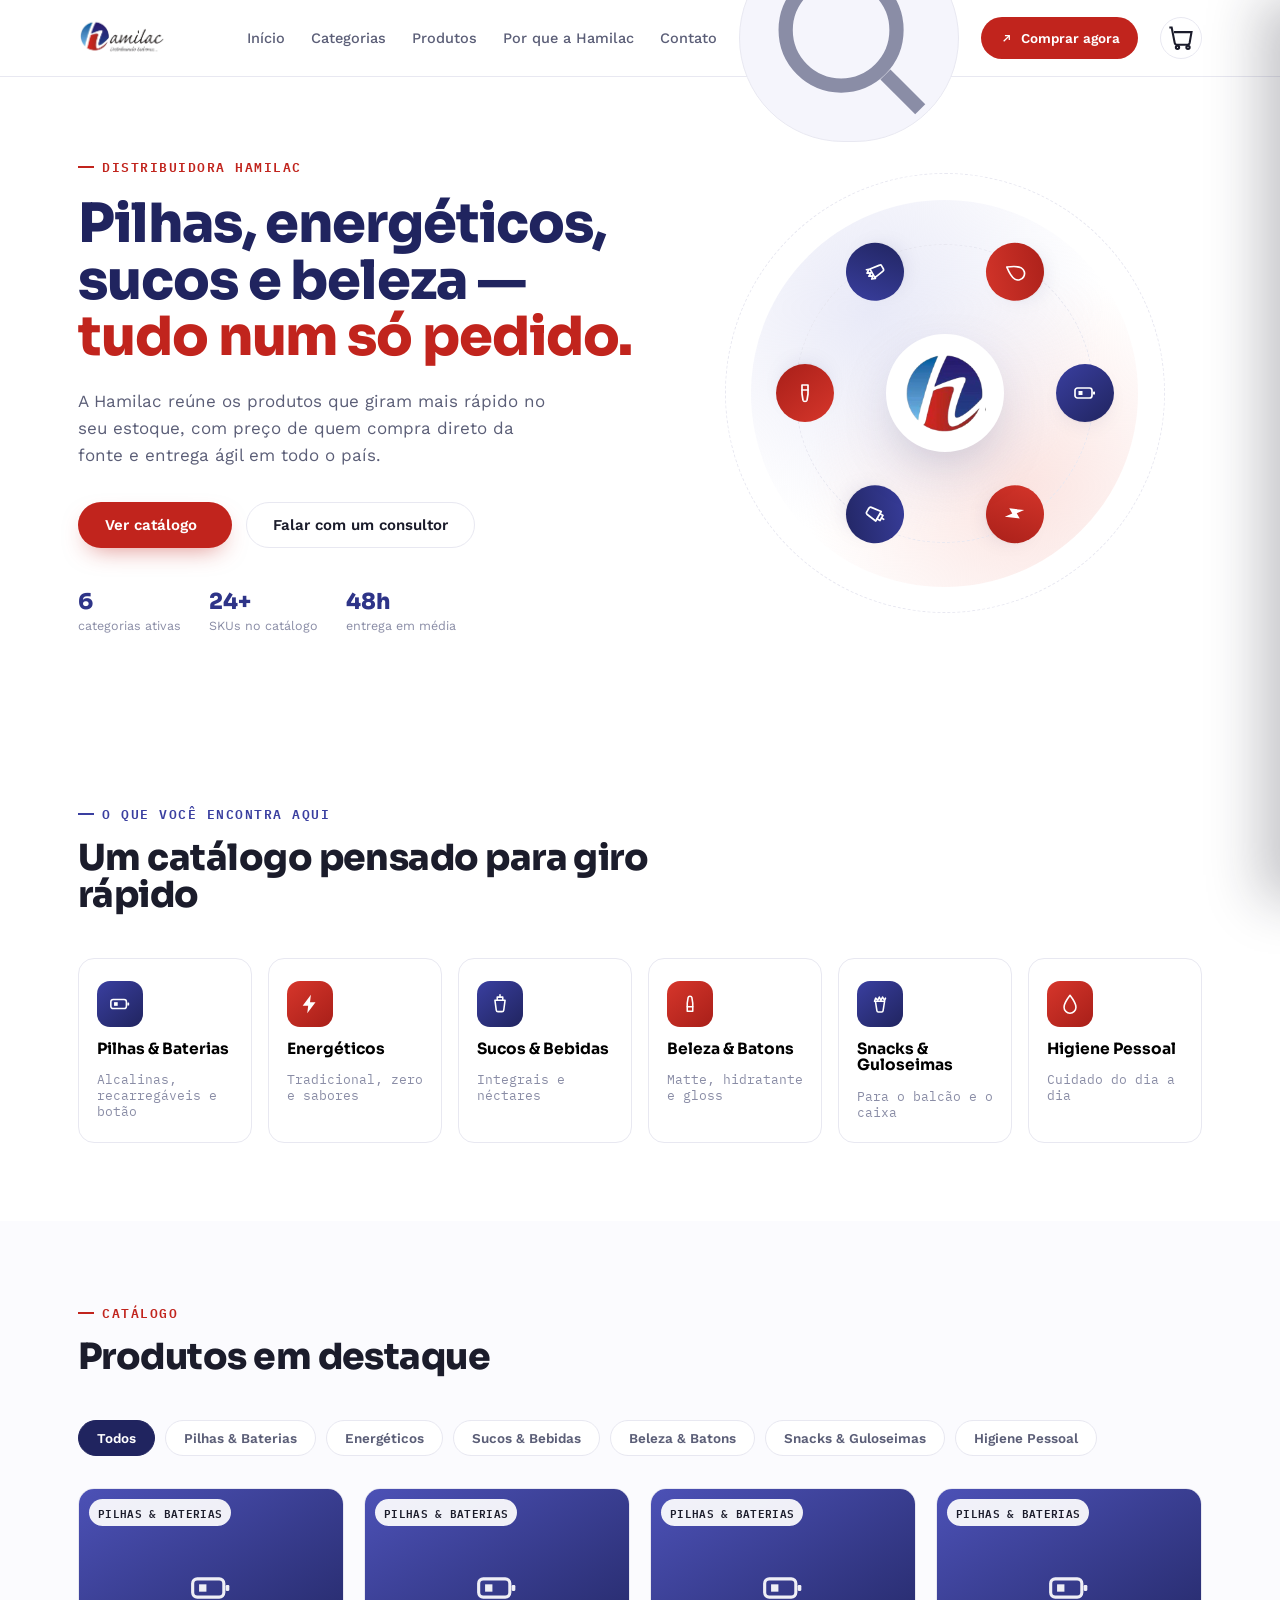
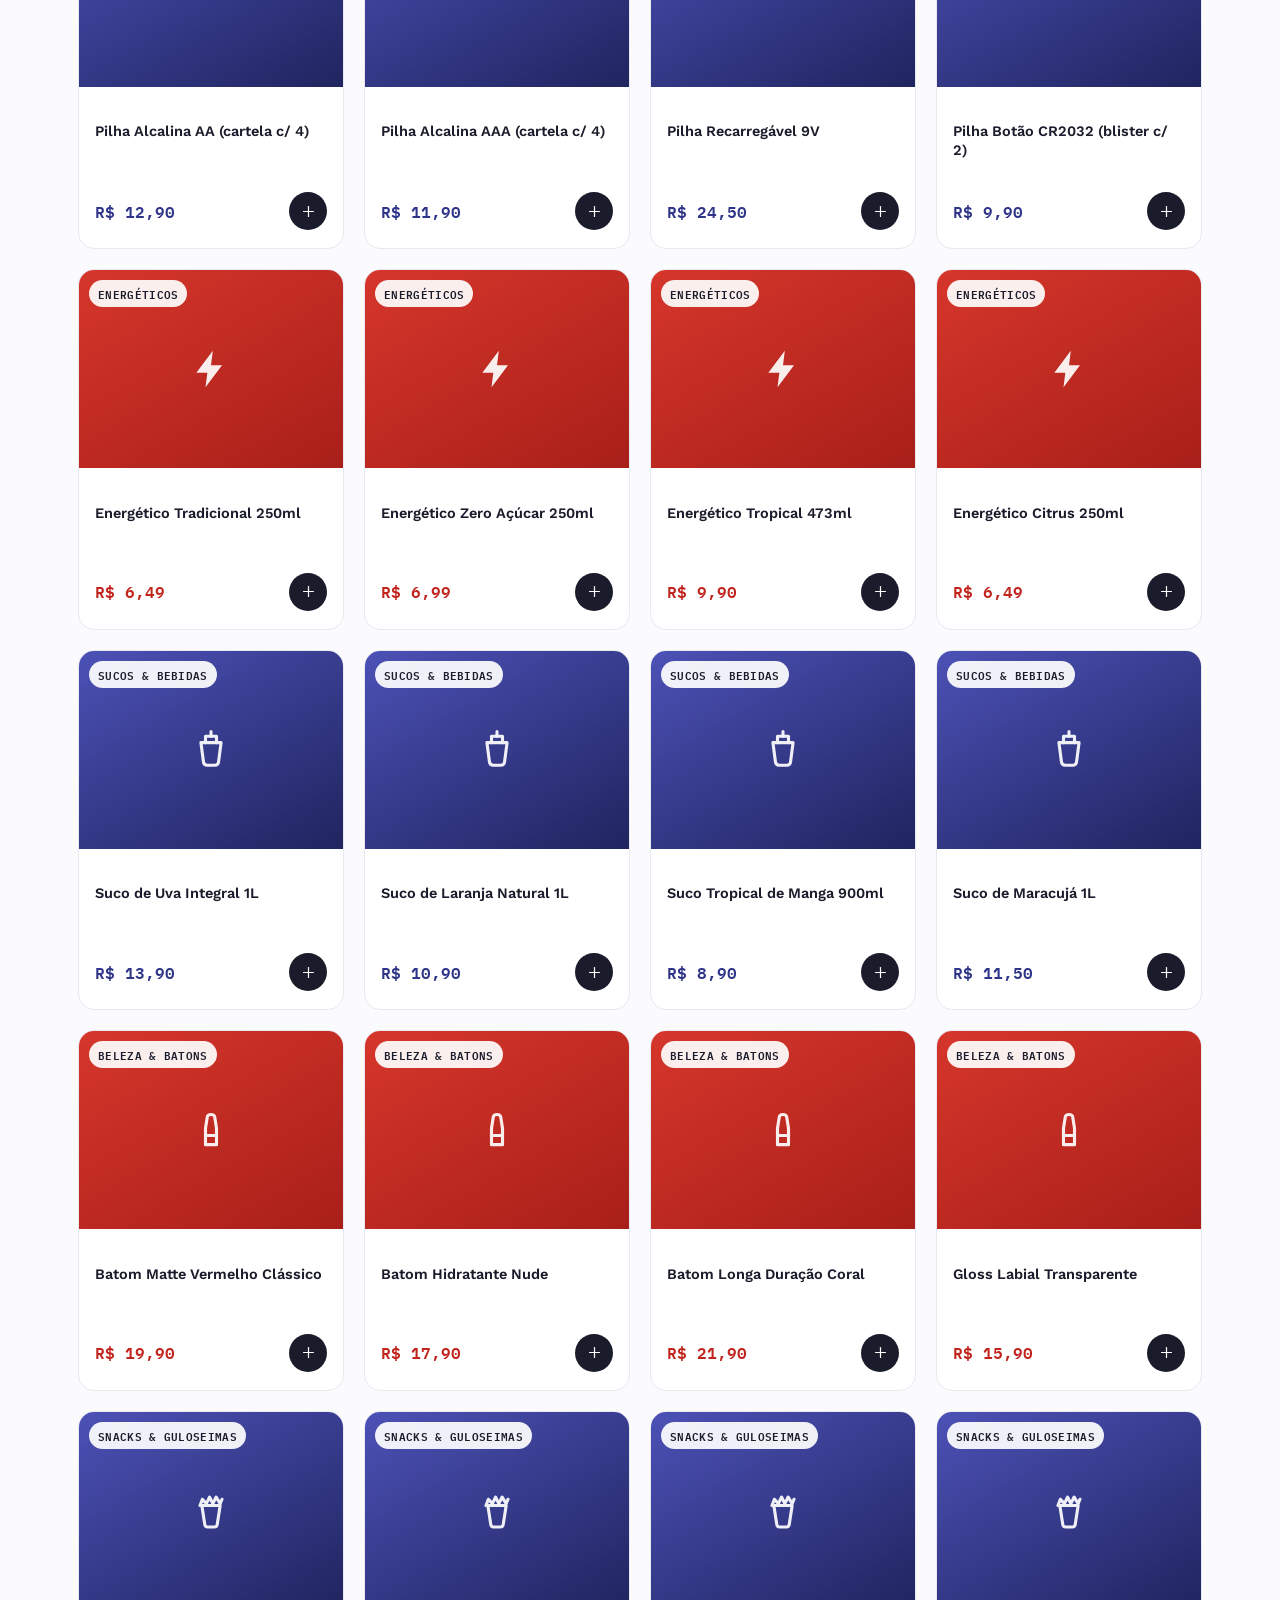
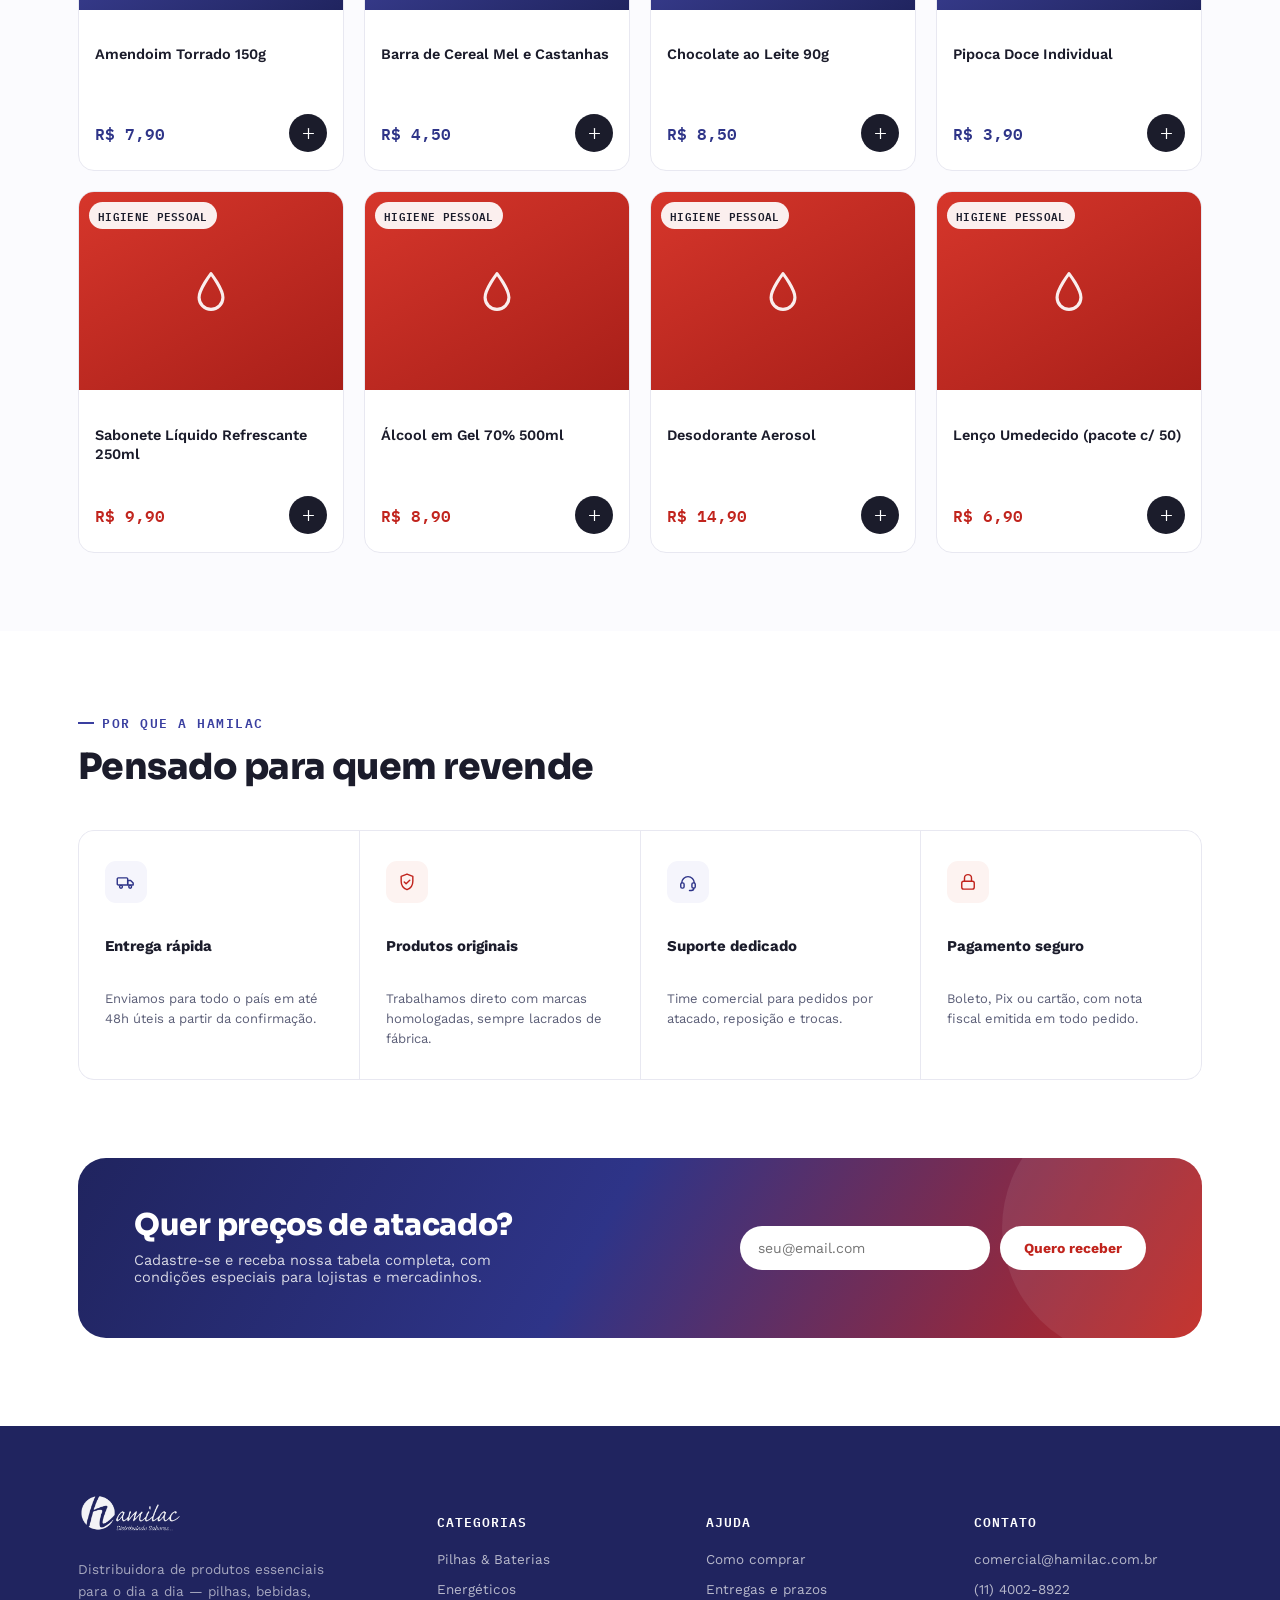
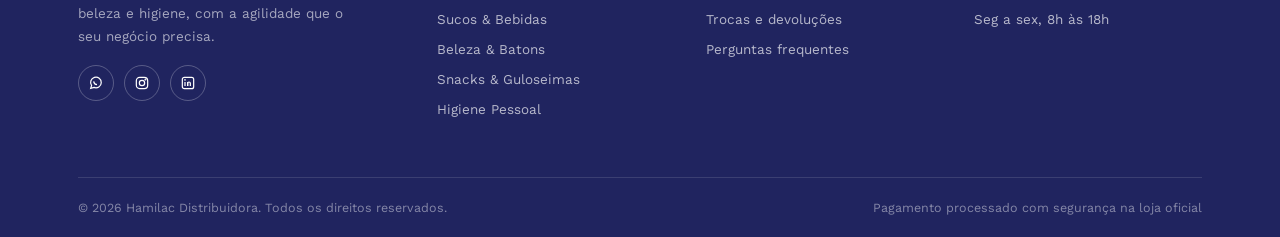
==== index.html @ cda61616 "primeiro" ====
<!DOCTYPE html>
<html lang="pt-BR">
<head>
<meta charset="UTF-8">
<meta name="viewport" content="width=device-width, initial-scale=1.0">
<title>Hamilac — Distribuindo Sabores</title>
<meta name="description" content="Hamilac — pilhas, energéticos, sucos, beleza e muito mais. Peça direto na loja oficial.">
<link rel="preconnect" href="https://fonts.googleapis.com">
<link rel="preconnect" href="https://fonts.gstatic.com" crossorigin>
<link href="https://fonts.googleapis.com/css2?family=Sora:wght@500;600;700;800&family=Work+Sans:wght@400;500;600&family=IBM+Plex+Mono:wght@500;600&display=swap" rel="stylesheet">
<link rel="stylesheet" href="styles.css">
</head>
<body>

<header class="site">
  <div class="wrap nav">
    <a href="#inicio" class="brand">
      <img src="assets/logo-full.png" alt="Hamilac — Distribuindo Sabores">
    </a>
    <nav class="nav-links" aria-label="Navegação principal">
      <a href="#inicio">Início</a>
      <a href="#categorias">Categorias</a>
      <a href="#produtos">Produtos</a>
      <a href="#vantagens">Por que a Hamilac</a>
      <a href="#contato">Contato</a>
    </nav>
    <label class="nav-search">
      <svg viewBox="0 0 24 24" fill="none" stroke="currentColor" stroke-width="1.8"><circle cx="11" cy="11" r="7"/><line x1="21" y1="21" x2="16.6" y2="16.6"/></svg>
      <input id="searchInput" type="text" placeholder="Buscar produto...">
    </label>
    <a href="#" target="_blank" rel="noopener" class="store-link js-store-link" title="Comprar na loja oficial">
      <svg viewBox="0 0 24 24" fill="none" stroke="currentColor" stroke-width="2"><path d="M7.5 16.5 16.5 7.5"/><path d="M9.5 7.5h7v7"/></svg>
      <span class="store-link-text">Comprar agora</span>
    </a>
    <button class="icon-btn" id="cartBtn" aria-label="Abrir carrinho">
      <svg viewBox="0 0 24 24" fill="none" stroke="currentColor" stroke-width="1.8"><circle cx="9" cy="20" r="1.4"/><circle cx="18" cy="20" r="1.4"/><path d="M2 3h2l2.6 13.2a2 2 0 0 0 2 1.6h8.8a2 2 0 0 0 2-1.6L21 7H6"/></svg>
      <span class="cart-badge" id="cartBadge">0</span>
    </button>
    <button class="icon-btn menu-toggle" id="menuBtn" aria-label="Abrir menu">
      <svg viewBox="0 0 24 24" fill="none" stroke="currentColor" stroke-width="1.8"><line x1="3" y1="6" x2="21" y2="6"/><line x1="3" y1="12" x2="21" y2="12"/><line x1="3" y1="18" x2="21" y2="18"/></svg>
    </button>
  </div>
</header>

<div class="mobile-panel" id="mobilePanel">
  <div class="top">
    <span style="font-family:'Sora';font-weight:800;font-size:19px;">Menu</span>
    <button class="icon-btn" id="mobileClose" aria-label="Fechar menu">
      <svg viewBox="0 0 24 24" fill="none" stroke="currentColor" stroke-width="1.8"><line x1="5" y1="5" x2="19" y2="19"/><line x1="19" y1="5" x2="5" y2="19"/></svg>
    </button>
  </div>
  <a href="#inicio">Início</a>
  <a href="#categorias">Categorias</a>
  <a href="#produtos">Produtos</a>
  <a href="#vantagens">Por que a Hamilac</a>
  <a href="#contato">Contato</a>
  <a href="#" target="_blank" rel="noopener" class="js-store-link btn btn--primary" style="margin-top:20px;">Comprar na loja oficial</a>
</div>

<main>
  <section class="hero" id="inicio">
    <div class="wrap">
      <div>
        <span class="eyebrow eyebrow--red">DISTRIBUIDORA HAMILAC</span>
        <h1>Pilhas, energéticos, sucos e beleza — <em>tudo num só pedido.</em></h1>
        <p class="lede">A Hamilac reúne os produtos que giram mais rápido no seu estoque, com preço de quem compra direto da fonte e entrega ágil em todo o país.</p>
        <div class="hero-ctas">
          <a href="#produtos" class="btn btn--primary">
            Ver catálogo
            <svg viewBox="0 0 24 24" fill="none" stroke="currentColor" stroke-width="2"><line x1="5" y1="12" x2="19" y2="12"/><path d="M13 6l6 6-6 6"/></svg>
          </a>
          <a href="#contato" class="btn btn--ghost">Falar com um consultor</a>
        </div>
        <div class="hero-stats">
          <div class="hero-stat"><b>6</b><span>categorias ativas</span></div>
          <div class="hero-stat"><b>24+</b><span>SKUs no catálogo</span></div>
          <div class="hero-stat"><b>48h</b><span>entrega em média</span></div>
        </div>
      </div>
      <div class="orbit-wrap" aria-hidden="true">
        <div class="orbit-bg"></div>
        <div class="orbit-ring"></div>
        <div class="orbit-ring orbit-ring--in"></div>
        <div id="orbitItems"></div>
        <div class="orbit-center"><img src="assets/logo-icon.png" alt=""></div>
      </div>
    </div>
  </section>

  <section class="section" id="categorias">
    <div class="wrap">
      <div class="section-head">
        <span class="eyebrow eyebrow--blue">O QUE VOCÊ ENCONTRA AQUI</span>
        <h2>Um catálogo pensado para giro rápido</h2>
      </div>
      <div class="cat-grid" id="catGrid"></div>
    </div>
  </section>

  <section class="section section--tint" id="produtos">
    <div class="wrap">
      <div class="section-head">
        <span class="eyebrow eyebrow--red">CATÁLOGO</span>
        <h2>Produtos em destaque</h2>
      </div>
      <div class="filters" id="filters"></div>
      <div class="prod-grid" id="prodGrid"></div>
    </div>
  </section>

  <section class="section" id="vantagens">
    <div class="wrap">
      <div class="section-head">
        <span class="eyebrow eyebrow--blue">POR QUE A HAMILAC</span>
        <h2>Pensado para quem revende</h2>
      </div>
      <div class="value-grid" id="valueGrid"></div>
    </div>
  </section>

  <section class="section" style="padding-top:0;">
    <div class="wrap">
      <div class="news">
        <div>
          <h2>Quer preços de atacado?</h2>
          <p>Cadastre-se e receba nossa tabela completa, com condições especiais para lojistas e mercadinhos.</p>
        </div>
        <form class="news-form" id="newsForm">
          <input type="email" required placeholder="seu@email.com" id="newsEmail">
          <button type="submit">Quero receber</button>
          <span class="news-msg" id="newsMsg">Recebido! Nosso time comercial vai entrar em contato.</span>
        </form>
      </div>
    </div>
  </section>
</main>

<footer class="site" id="contato">
  <div class="wrap">
    <div class="foot-grid">
      <div>
        <div class="foot-brand">
          <img src="assets/logo-full.png" alt="Hamilac — Distribuindo Sabores">
        </div>
        <p>Distribuidora de produtos essenciais para o dia a dia — pilhas, bebidas, beleza e higiene, com a agilidade que o seu negócio precisa.</p>
        <div class="foot-social">
          <a href="#" aria-label="WhatsApp"><svg viewBox="0 0 24 24" fill="none" stroke="currentColor" stroke-width="1.8"><path d="M4 20l1.4-4.2A8 8 0 1 1 9 18.6L4 20Z"/><path d="M8.5 9.5c.3 2.6 2.4 4.7 5 5"/></svg></a>
          <a href="#" aria-label="Instagram"><svg viewBox="0 0 24 24" fill="none" stroke="currentColor" stroke-width="1.8"><rect x="3.5" y="3.5" width="17" height="17" rx="5"/><circle cx="12" cy="12" r="4"/><circle cx="17.2" cy="6.8" r=".6" fill="currentColor"/></svg></a>
          <a href="#" aria-label="LinkedIn"><svg viewBox="0 0 24 24" fill="none" stroke="currentColor" stroke-width="1.8"><rect x="3.5" y="3.5" width="17" height="17" rx="3"/><line x1="7.5" y1="10.5" x2="7.5" y2="16.5"/><circle cx="7.5" cy="7.3" r=".4" fill="currentColor"/><path d="M11.5 16.5v-4a2 2 0 0 1 4 0v4"/><line x1="11.5" y1="10.5" x2="11.5" y2="16.5"/></svg></a>
        </div>
      </div>
      <div class="foot-col">
        <h5>Categorias</h5>
        <ul id="footCats"></ul>
      </div>
      <div class="foot-col">
        <h5>Ajuda</h5>
        <ul>
          <li><a href="#">Como comprar</a></li>
          <li><a href="#">Entregas e prazos</a></li>
          <li><a href="#">Trocas e devoluções</a></li>
          <li><a href="#">Perguntas frequentes</a></li>
        </ul>
      </div>
      <div class="foot-col">
        <h5>Contato</h5>
        <ul>
          <li><a href="#">comercial@hamilac.com.br</a></li>
          <li><a href="#">(11) 4002-8922</a></li>
          <li><a href="#">Seg a sex, 8h às 18h</a></li>
        </ul>
      </div>
    </div>
    <div class="foot-bottom">
      <span>© 2026 Hamilac Distribuidora. Todos os direitos reservados.</span>
      <span>Pagamento processado com segurança na loja oficial</span>
    </div>
  </div>
</footer>

<div class="overlay" id="overlay"></div>
<aside class="drawer" id="drawer" aria-label="Carrinho de compras">
  <div class="drawer-head">
    <h3>Seu carrinho</h3>
    <button class="drawer-close" id="drawerClose" aria-label="Fechar carrinho">
      <svg viewBox="0 0 24 24" fill="none" stroke="currentColor" stroke-width="1.8"><line x1="5" y1="5" x2="19" y2="19"/><line x1="19" y1="5" x2="5" y2="19"/></svg>
    </button>
  </div>
  <div class="drawer-body" id="drawerBody"></div>
  <div class="drawer-foot" id="drawerFoot"></div>
</aside>

<script src="script.js" defer></script>
</body>
</html>
---- styles.css ----
:root{
    --blue-900:#20245F;
    --blue-700:#2E3488;
    --blue-600:#3A3FA0;
    --blue-500:#4C51B6;
    --blue-100:#E8E9F7;
    --blue-050:#F5F5FC;
    --red-700:#A81F19;
    --red-600:#C1241D;
    --red-500:#D6362B;
    --red-100:#FBE4E1;
    --red-050:#FDF3F1;
    --ink:#1B1C2B;
    --ink-soft:#5B5E77;
    --ink-faint:#8A8DA6;
    --paper:#FFFFFF;
    --paper-soft:#FBFBFE;
    --line:#E8E8F1;
    --radius-s:10px;
    --radius-m:16px;
    --radius-l:28px;
    --shadow-card:0 1px 2px rgba(27,28,43,.04), 0 8px 24px -12px rgba(32,36,95,.18);
    --shadow-pop:0 20px 60px -20px rgba(32,36,95,.35);
    --ease:cubic-bezier(.2,.7,.2,1);
  }

  *{box-sizing:border-box;}
  html{scroll-behavior:smooth;}
  body{
    margin:0;
    font-family:'Work Sans',system-ui,sans-serif;
    color:var(--ink);
    background:var(--paper);
    -webkit-font-smoothing:antialiased;
  }
  img{max-width:100%;display:block;}
  a{color:inherit;text-decoration:none;}
  button{font-family:inherit;cursor:pointer;}
  ul{margin:0;padding:0;list-style:none;}
  h1,h2,h3{font-family:'Sora',system-ui,sans-serif;margin:0;line-height:1.05;}
  p{margin:0;}
  .mono{font-family:'IBM Plex Mono',monospace;}

  :focus-visible{outline:2.5px solid var(--blue-600);outline-offset:3px;}

  .wrap{max-width:1180px;margin:0 auto;padding:0 28px;}
  .eyebrow{
    font-family:'IBM Plex Mono',monospace;
    font-size:12.5px;
    font-weight:600;
    letter-spacing:.12em;
    text-transform:uppercase;
    display:inline-flex;
    align-items:center;
    gap:8px;
  }
  .eyebrow::before{content:"";width:16px;height:2px;background:currentColor;display:inline-block;}
  .eyebrow--blue{color:var(--blue-600);}
  .eyebrow--red{color:var(--red-600);}

  .btn{
    display:inline-flex;align-items:center;justify-content:center;gap:8px;
    border-radius:999px;border:1.5px solid transparent;
    padding:13px 26px;font-weight:600;font-size:15px;
    transition:transform .18s var(--ease), box-shadow .18s var(--ease), background .18s var(--ease), border-color .18s var(--ease);
    white-space:nowrap;
  }
  .btn:active{transform:scale(.97);}
  .btn--primary{background:var(--red-600);color:#fff;box-shadow:0 10px 24px -10px rgba(193,36,29,.55);}
  .btn--primary:hover{background:var(--red-700);box-shadow:0 14px 28px -10px rgba(193,36,29,.6);}
  .btn--ghost{border-color:var(--line);color:var(--ink);background:var(--paper);}
  .btn--ghost:hover{border-color:var(--blue-500);color:var(--blue-700);}
  .btn--block{width:100%;}
  .btn--sm{padding:9px 16px;font-size:13.5px;}

  /* ---------- HEADER ---------- */
  header.site{
    position:sticky;top:0;z-index:60;
    background:rgba(255,255,255,.86);
    backdrop-filter:saturate(180%) blur(14px);
    border-bottom:1px solid var(--line);
  }
  .nav{display:flex;align-items:center;gap:22px;height:76px;}
  .brand{display:flex;align-items:center;margin-right:auto;}
  .brand img{height:42px;width:auto;display:block;}
  .store-link{
    display:inline-flex;align-items:center;gap:7px;
    background:var(--red-600);color:#fff;border-radius:999px;
    padding:0 18px;height:42px;font-size:13.5px;font-weight:600;white-space:nowrap;
    transition:background .15s, transform .15s;
  }
  .store-link:hover{background:var(--red-700);transform:translateY(-1px);}
  .store-link svg{width:15px;height:15px;flex:none;}
  .nav-links{display:flex;align-items:center;gap:26px;}
  .nav-links a{font-size:14.5px;font-weight:500;color:var(--ink-soft);transition:color .15s;}
  .nav-links a:hover{color:var(--red-600);}
  .nav-search{
    display:flex;align-items:center;gap:8px;
    background:var(--blue-050);border:1px solid var(--line);
    border-radius:999px;padding:8px 14px;width:220px;
  }
  .nav-search input{
    border:none;background:transparent;outline:none;font-size:13.5px;width:100%;
    font-family:'Work Sans';color:var(--ink);
  }
  .nav-search input::placeholder{color:var(--ink-faint);}
  .nav-search svg{flex:none;color:var(--ink-faint);}
  .icon-btn{
    position:relative;width:42px;height:42px;border-radius:50%;
    display:flex;align-items:center;justify-content:center;
    background:transparent;border:1.5px solid var(--line);color:var(--ink);
    transition:border-color .15s, color .15s;
  }
  .icon-btn:hover{border-color:var(--red-500);color:var(--red-600);}
  .cart-badge{
    position:absolute;top:-5px;right:-5px;min-width:19px;height:19px;padding:0 4px;
    background:var(--red-600);color:#fff;border-radius:999px;
    font-family:'IBM Plex Mono';font-size:11px;font-weight:600;
    display:flex;align-items:center;justify-content:center;
    transform:scale(0);transition:transform .25s var(--ease);
  }
  .cart-badge.show{transform:scale(1);}
  .menu-toggle{display:none;}

  /* ---------- HERO ---------- */
  .hero{padding:76px 0 88px;overflow:hidden;position:relative;}
  .hero .wrap{display:grid;grid-template-columns:1.05fr .95fr;gap:40px;align-items:center;}
  .hero h1{font-size:clamp(34px,4.4vw,54px);font-weight:800;letter-spacing:-.02em;margin:18px 0 22px;color:var(--blue-900);}
  .hero h1 em{font-style:normal;color:var(--red-600);}
  .hero p.lede{font-size:17px;line-height:1.6;color:var(--ink-soft);max-width:480px;margin-bottom:32px;}
  .hero-ctas{display:flex;gap:14px;flex-wrap:wrap;margin-bottom:40px;}
  .hero-stats{display:flex;gap:28px;flex-wrap:wrap;}
  .hero-stat b{display:block;font-family:'Sora';font-size:22px;font-weight:800;color:var(--blue-800,var(--blue-700));}
  .hero-stat span{font-size:12.5px;color:var(--ink-faint);}

  /* orbit visual */
  .orbit-wrap{position:relative;width:100%;aspect-ratio:1/1;max-width:440px;margin:0 auto;}
  .orbit-bg{
    position:absolute;inset:6%;border-radius:50%;
    background:radial-gradient(circle at 32% 28%, var(--blue-100), transparent 60%),
               radial-gradient(circle at 70% 74%, var(--red-100), transparent 55%);
  }
  .orbit-ring{position:absolute;inset:0;border-radius:50%;border:1.5px dashed var(--line);}
  .orbit-ring--in{inset:16%;}
  .orbit-center{
    position:absolute;top:50%;left:50%;width:118px;height:118px;
    transform:translate(-50%,-50%);
    background:#fff;border-radius:50%;
    display:flex;align-items:center;justify-content:center;
    box-shadow:var(--shadow-pop);
  }
  .orbit-center img{width:82px;height:82px;object-fit:contain;}
  .orbit-item{
    position:absolute;top:50%;left:50%;width:0;height:0;
    animation:orbit-move 36s linear infinite;
  }
  .orbit-item .chip{
    position:absolute;top:0;left:0;transform:translate(-50%,-50%);
    width:58px;height:58px;border-radius:50%;
    display:flex;align-items:center;justify-content:center;
    box-shadow:var(--shadow-card);
  }
  .orbit-item .chip svg{width:24px;height:24px;}
  @keyframes orbit-move{
    from{transform:rotate(0deg) translate(140px) rotate(0deg);}
    to{transform:rotate(360deg) translate(140px) rotate(-360deg);}
  }

  /* ---------- SECTION HEADS ---------- */
  .section{padding:78px 0;}
  .section-head{max-width:600px;margin-bottom:44px;}
  .section-head h2{font-size:clamp(26px,3vw,36px);font-weight:800;letter-spacing:-.015em;margin-top:14px;color:var(--ink);}
  .section--tint{background:var(--paper-soft);}

  /* ---------- CATEGORIES ---------- */
  .cat-grid{display:grid;grid-template-columns:repeat(6,1fr);gap:16px;}
  .cat-card{
    border-radius:var(--radius-m);padding:22px 18px;
    display:flex;flex-direction:column;gap:14px;
    border:1px solid var(--line);background:#fff;
    transition:transform .2s var(--ease), box-shadow .2s var(--ease), border-color .2s;
    text-align:left;
  }
  .cat-card:hover{transform:translateY(-4px);box-shadow:var(--shadow-card);border-color:transparent;}
  .cat-card .ic{
    width:46px;height:46px;border-radius:13px;
    display:flex;align-items:center;justify-content:center;color:#fff;
  }
  .cat-card .ic svg{width:22px;height:22px;}
  .cat-card--blue .ic{background:linear-gradient(140deg,var(--blue-600),var(--blue-900));}
  .cat-card--red .ic{background:linear-gradient(140deg,var(--red-500),var(--red-700));}
  .cat-card h3{font-size:15.5px;font-weight:700;}
  .cat-card p{font-size:12.5px;color:var(--ink-faint);font-family:'IBM Plex Mono';}

  /* ---------- PRODUCTS ---------- */
  .filters{display:flex;gap:10px;flex-wrap:wrap;margin-bottom:32px;}
  .filter-btn{
    padding:9px 18px;border-radius:999px;border:1.5px solid var(--line);
    background:#fff;font-size:13.5px;font-weight:600;color:var(--ink-soft);
    transition:all .15s;
  }
  .filter-btn:hover{border-color:var(--blue-500);color:var(--blue-700);}
  .filter-btn.active{background:var(--blue-900);border-color:var(--blue-900);color:#fff;}

  .prod-grid{display:grid;grid-template-columns:repeat(4,1fr);gap:20px;}
  .prod-card{
    border:1px solid var(--line);border-radius:var(--radius-m);overflow:hidden;background:#fff;
    display:flex;flex-direction:column;
    transition:transform .2s var(--ease), box-shadow .2s var(--ease);
  }
  .prod-card:hover{transform:translateY(-3px);box-shadow:var(--shadow-card);}
  .prod-tile{
    aspect-ratio:4/3;position:relative;display:flex;align-items:center;justify-content:center;color:#fff;
  }
  .prod-tile svg{width:44px;height:44px;opacity:.92;}
  .prod-tile .tag{
    position:absolute;top:10px;left:10px;background:rgba(255,255,255,.92);color:var(--ink);
    font-family:'IBM Plex Mono';font-size:10.5px;font-weight:600;letter-spacing:.03em;
    padding:4px 9px;border-radius:999px;text-transform:uppercase;
  }
  .tile-blue{background:linear-gradient(150deg,var(--blue-500),var(--blue-900));}
  .tile-red{background:linear-gradient(150deg,var(--red-500),var(--red-700));}
  .prod-body{padding:16px 16px 18px;display:flex;flex-direction:column;gap:12px;flex:1;}
  .prod-body h4{font-size:14.5px;font-weight:600;line-height:1.35;min-height:38px;}
  .prod-row{display:flex;align-items:center;justify-content:space-between;gap:10px;margin-top:auto;}
  .price{font-family:'IBM Plex Mono';font-weight:600;font-size:15.5px;}
  .price--blue{color:var(--blue-700);}
  .price--red{color:var(--red-600);}
  .add-btn{
    width:38px;height:38px;border-radius:50%;border:none;
    background:var(--ink);color:#fff;display:flex;align-items:center;justify-content:center;
    transition:background .15s, transform .15s;flex:none;
  }
  .add-btn:hover{background:var(--red-600);}
  .add-btn:active{transform:scale(.9);}
  .add-btn svg{width:17px;height:17px;}

  .prod-empty{grid-column:1/-1;text-align:center;padding:60px 20px;color:var(--ink-faint);font-size:14px;}

  /* ---------- VALUE PROPS ---------- */
  .value-grid{display:grid;grid-template-columns:repeat(4,1fr);gap:1px;background:var(--line);border:1px solid var(--line);border-radius:var(--radius-m);overflow:hidden;}
  .value-item{background:#fff;padding:30px 26px;display:flex;flex-direction:column;gap:14px;}
  .value-item .ic{width:42px;height:42px;border-radius:11px;background:var(--blue-050);color:var(--blue-700);display:flex;align-items:center;justify-content:center;}
  .value-item:nth-child(2n) .ic{background:var(--red-050);color:var(--red-600);}
  .value-item .ic svg{width:20px;height:20px;}
  .value-item h4{font-size:15px;font-weight:700;}
  .value-item p{font-size:13px;color:var(--ink-soft);line-height:1.55;}

  /* ---------- NEWSLETTER ---------- */
  .news{
    border-radius:var(--radius-l);
    background:linear-gradient(120deg,var(--blue-900) 0%, var(--blue-700) 46%, var(--red-600) 100%);
    padding:52px 56px;color:#fff;
    display:flex;align-items:center;justify-content:space-between;gap:40px;
    position:relative;overflow:hidden;
  }
  .news::after{
    content:"";position:absolute;right:-60px;top:-60px;width:260px;height:260px;border-radius:50%;
    background:rgba(255,255,255,.08);
  }
  .news h2{font-size:clamp(22px,2.6vw,30px);font-weight:800;margin-bottom:10px;letter-spacing:-.01em;}
  .news p{color:rgba(255,255,255,.82);font-size:14.5px;max-width:380px;}
  .news-form{display:flex;gap:10px;flex:none;position:relative;z-index:1;}
  .news-form input{
    width:250px;padding:14px 18px;border-radius:999px;border:none;outline:none;
    font-family:'Work Sans';font-size:14px;
  }
  .news-form button{
    background:#fff;color:var(--red-600);border:none;border-radius:999px;
    padding:14px 24px;font-weight:700;font-size:14px;white-space:nowrap;
    transition:transform .15s;
  }
  .news-form button:hover{transform:translateY(-2px);}
  .news-msg{position:absolute;bottom:-26px;left:0;font-size:12.5px;color:#fff;font-family:'IBM Plex Mono';opacity:0;transition:opacity .2s;}
  .news-msg.show{opacity:1;}

  /* ---------- FOOTER ---------- */
  footer.site{background:var(--blue-900);color:rgba(255,255,255,.7);padding:64px 0 0;margin-top:10px;}
  .foot-grid{display:grid;grid-template-columns:1.4fr 1fr 1fr 1fr;gap:40px;padding-bottom:48px;border-bottom:1px solid rgba(255,255,255,.12);}
  .foot-brand{display:flex;align-items:center;margin-bottom:18px;}
  .foot-brand img{height:50px;width:auto;filter:brightness(0) invert(1);opacity:.95;}
  .foot-grid p{font-size:13.5px;line-height:1.65;max-width:280px;color:rgba(255,255,255,.6);}
  .foot-col h5{color:#fff;font-size:12.5px;font-weight:600;letter-spacing:.08em;text-transform:uppercase;font-family:'IBM Plex Mono';margin-bottom:16px;}
  .foot-col li{margin-bottom:11px;}
  .foot-col a{font-size:13.5px;color:rgba(255,255,255,.68);transition:color .15s;}
  .foot-col a:hover{color:#fff;}
  .foot-social{display:flex;gap:10px;margin-top:18px;}
  .foot-social a{
    width:36px;height:36px;border-radius:50%;border:1px solid rgba(255,255,255,.25);
    display:flex;align-items:center;justify-content:center;color:#fff;transition:background .15s;
  }
  .foot-social a:hover{background:rgba(255,255,255,.14);}
  .foot-social svg{width:16px;height:16px;}
  .foot-bottom{display:flex;justify-content:space-between;align-items:center;padding:22px 0;font-size:12.5px;color:rgba(255,255,255,.45);flex-wrap:wrap;gap:10px;}
  .foot-bottom a{color:rgba(255,255,255,.45);}

  /* ---------- CART DRAWER ---------- */
  .overlay{
    position:fixed;inset:0;background:rgba(27,28,43,.45);z-index:80;
    opacity:0;pointer-events:none;transition:opacity .25s var(--ease);
  }
  .overlay.open{opacity:1;pointer-events:auto;}
  .drawer{
    position:fixed;top:0;right:0;bottom:0;width:400px;max-width:92vw;background:#fff;z-index:90;
    transform:translateX(100%);transition:transform .3s var(--ease);
    display:flex;flex-direction:column;box-shadow:-20px 0 50px rgba(27,28,43,.25);
  }
  .drawer.open{transform:translateX(0);}
  .drawer-head{display:flex;align-items:center;justify-content:space-between;padding:22px 24px;border-bottom:1px solid var(--line);}
  .drawer-head h3{font-size:17px;font-weight:700;}
  .drawer-close{width:36px;height:36px;border-radius:50%;border:1px solid var(--line);background:none;display:flex;align-items:center;justify-content:center;}
  .drawer-close svg{width:16px;height:16px;}
  .drawer-body{flex:1;overflow-y:auto;padding:18px 24px;display:flex;flex-direction:column;gap:16px;}
  .cart-empty{margin:auto;text-align:center;color:var(--ink-faint);font-size:13.5px;padding:40px 10px;}
  .cart-empty svg{width:40px;height:40px;color:var(--line);margin-bottom:14px;}
  .cart-line{display:flex;gap:12px;align-items:center;}
  .cart-line .tile{width:56px;height:56px;border-radius:12px;flex:none;display:flex;align-items:center;justify-content:center;color:#fff;}
  .cart-line .tile svg{width:24px;height:24px;}
  .cart-line .info{flex:1;min-width:0;}
  .cart-line .info h5{font-size:13.5px;font-weight:600;margin-bottom:3px;white-space:nowrap;overflow:hidden;text-overflow:ellipsis;}
  .cart-line .info .mono{font-size:12.5px;color:var(--ink-faint);}
  .qty{display:flex;align-items:center;gap:8px;border:1px solid var(--line);border-radius:999px;padding:4px 6px;}
  .qty button{width:22px;height:22px;border-radius:50%;border:none;background:var(--paper-soft);font-size:14px;line-height:1;display:flex;align-items:center;justify-content:center;}
  .qty span{font-family:'IBM Plex Mono';font-size:12.5px;min-width:14px;text-align:center;}
  .cart-remove{color:var(--ink-faint);background:none;border:none;padding:4px;flex:none;}
  .cart-remove svg{width:15px;height:15px;}
  .drawer-foot{border-top:1px solid var(--line);padding:20px 24px 26px;display:flex;flex-direction:column;gap:14px;}
  .drawer-sub{display:flex;justify-content:space-between;font-size:14.5px;}
  .drawer-sub b{font-family:'IBM Plex Mono';font-size:17px;}
  .drawer-note{font-size:11.5px;color:var(--ink-faint);text-align:center;}
  .cart-success{margin:auto;text-align:center;padding:30px 10px;}
  .cart-success svg{width:48px;height:48px;color:var(--red-600);margin-bottom:16px;}
  .cart-success h4{font-size:16px;font-weight:700;margin-bottom:8px;}
  .cart-success p{font-size:13px;color:var(--ink-soft);margin-bottom:20px;line-height:1.5;}

  /* ---------- MOBILE NAV ---------- */
  .mobile-panel{
    position:fixed;inset:0;background:#fff;z-index:95;padding:24px 28px;
    transform:translateY(-100%);transition:transform .3s var(--ease);
    display:flex;flex-direction:column;gap:6px;
  }
  .mobile-panel.open{transform:translateY(0);}
  .mobile-panel .top{display:flex;justify-content:space-between;align-items:center;margin-bottom:30px;}
  .mobile-panel a{padding:16px 4px;border-bottom:1px solid var(--line);font-size:17px;font-weight:600;}

  @media(prefers-reduced-motion:reduce){
    *{animation-duration:0.001ms !important; animation-iteration-count:1 !important; transition-duration:0.001ms !important; scroll-behavior:auto !important;}
  }

  @media(max-width:1020px){
    .cat-grid{grid-template-columns:repeat(3,1fr);}
    .prod-grid{grid-template-columns:repeat(3,1fr);}
    .value-grid{grid-template-columns:repeat(2,1fr);}
    .hero .wrap{grid-template-columns:1fr;}
    .orbit-wrap{max-width:360px;}
    .nav-links,.nav-search{display:none;}
    .menu-toggle{display:flex;}
    .foot-grid{grid-template-columns:1fr 1fr;row-gap:36px;}
  }
  @media(max-width:560px){
    .store-link{width:42px;height:42px;padding:0;justify-content:center;border-radius:50%;}
    .store-link-text{display:none;}
    .brand img{height:36px;}
  }
  @media(max-width:640px){
    .wrap{padding:0 20px;}
    .cat-grid{grid-template-columns:repeat(2,1fr);}
    .prod-grid{grid-template-columns:repeat(2,1fr);}
    .value-grid{grid-template-columns:1fr;}
    .news{flex-direction:column;align-items:flex-start;padding:38px 26px;}
    .news-form{flex-direction:column;width:100%;}
    .news-form input{width:100%;}
    .foot-grid{grid-template-columns:1fr;}
    .section{padding:56px 0;}
    .hero{padding:44px 0 60px;}
  }
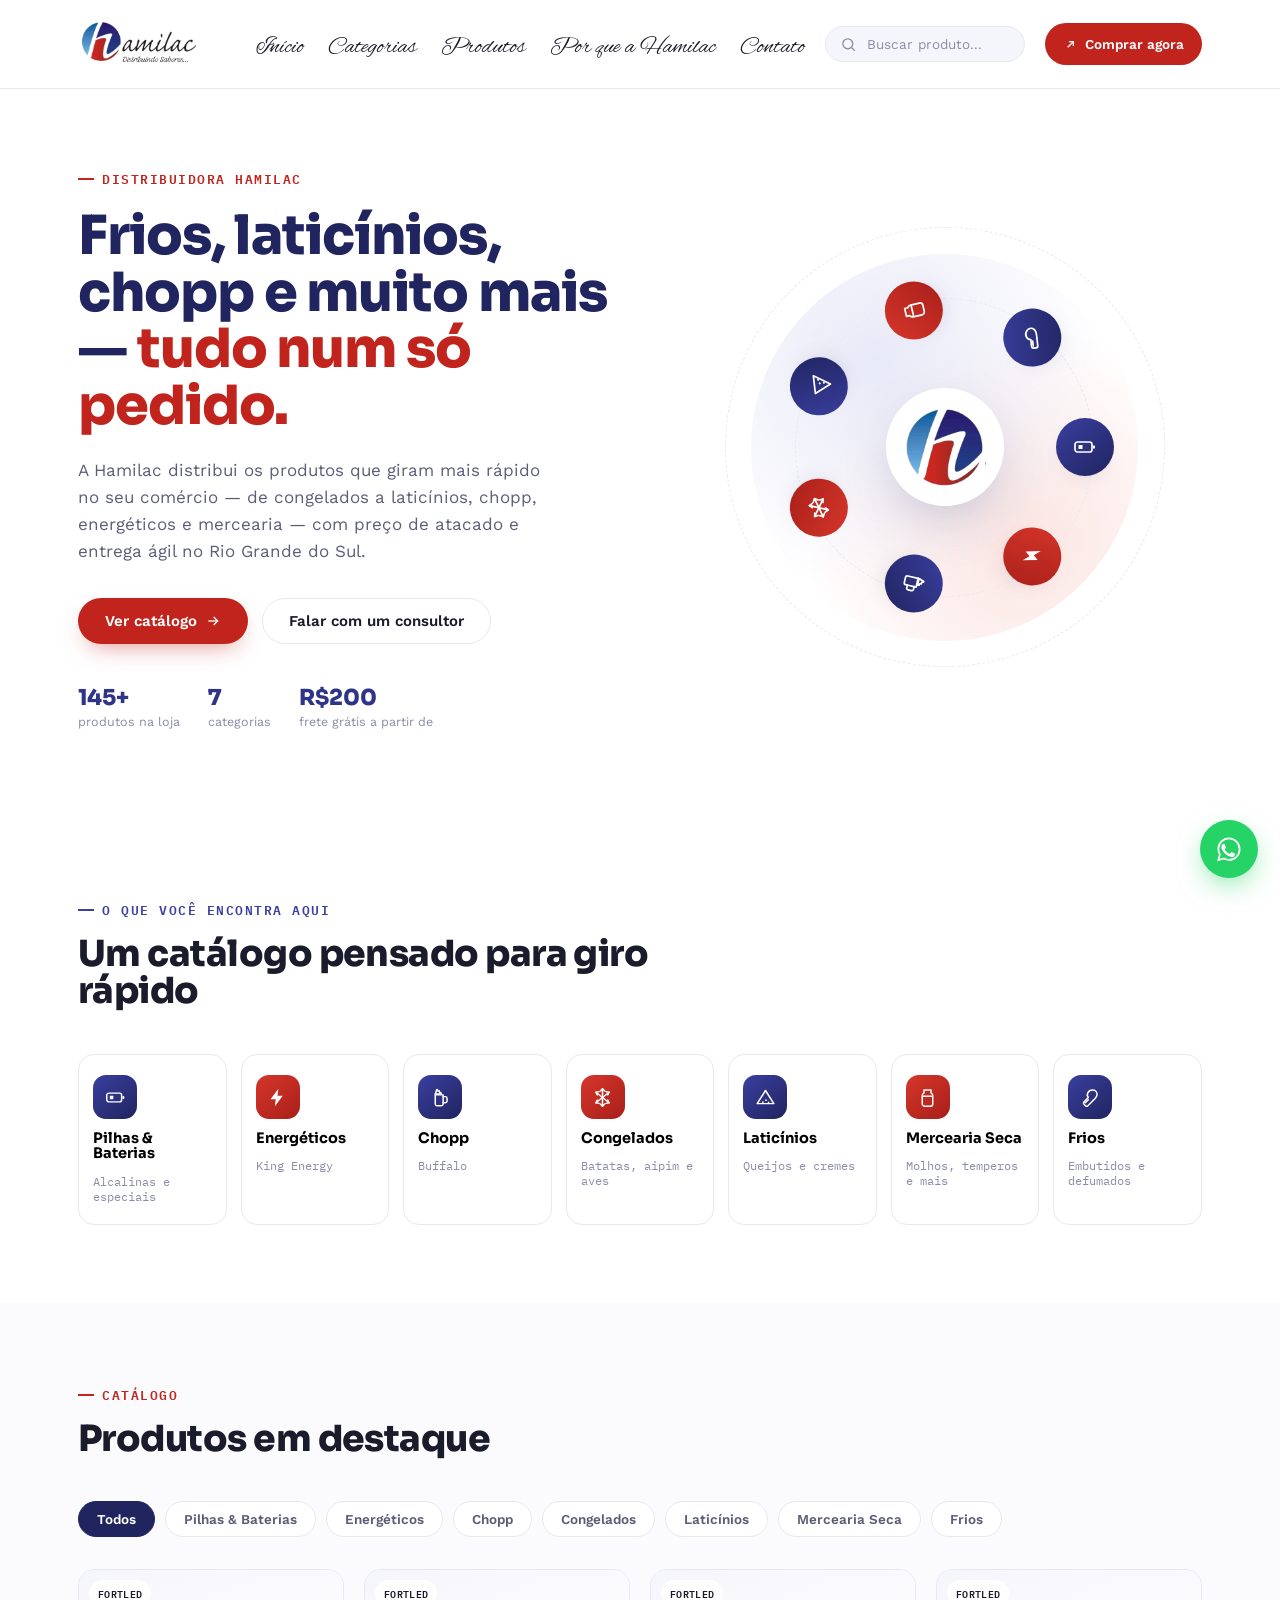
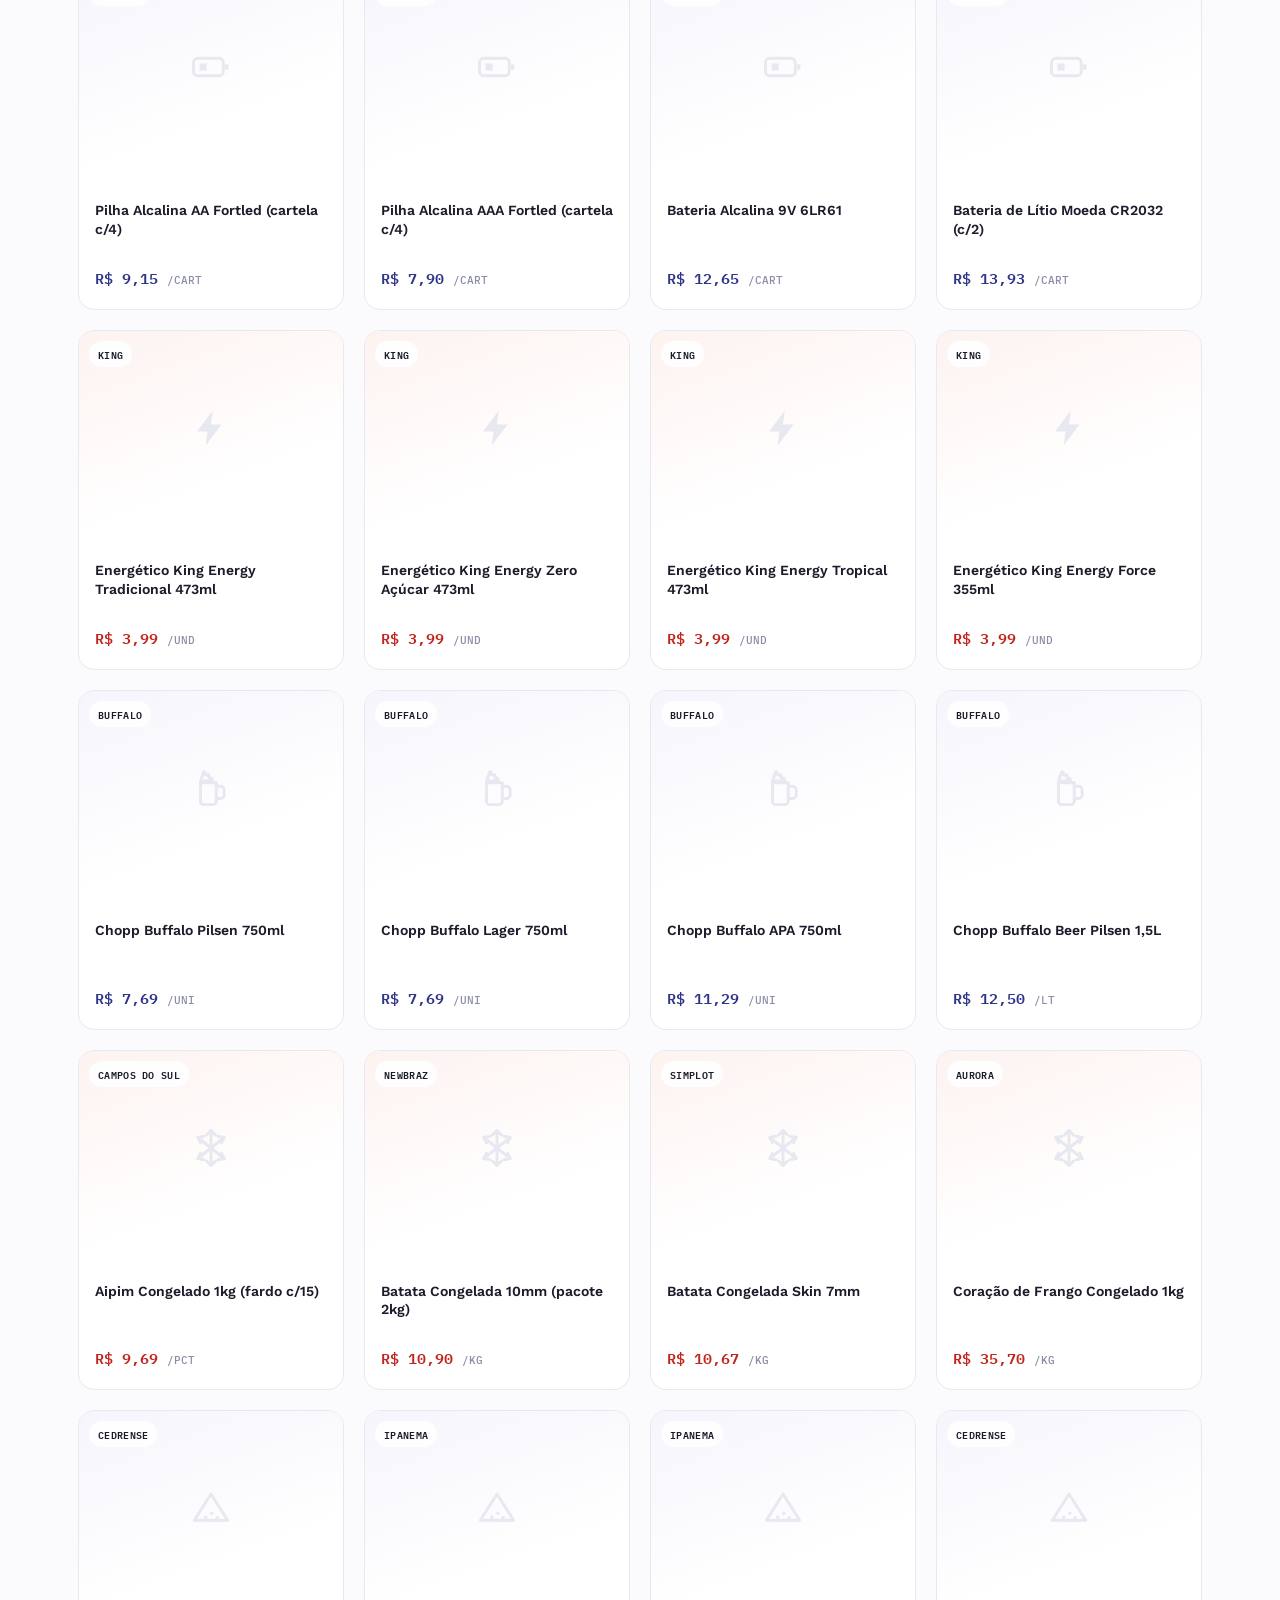
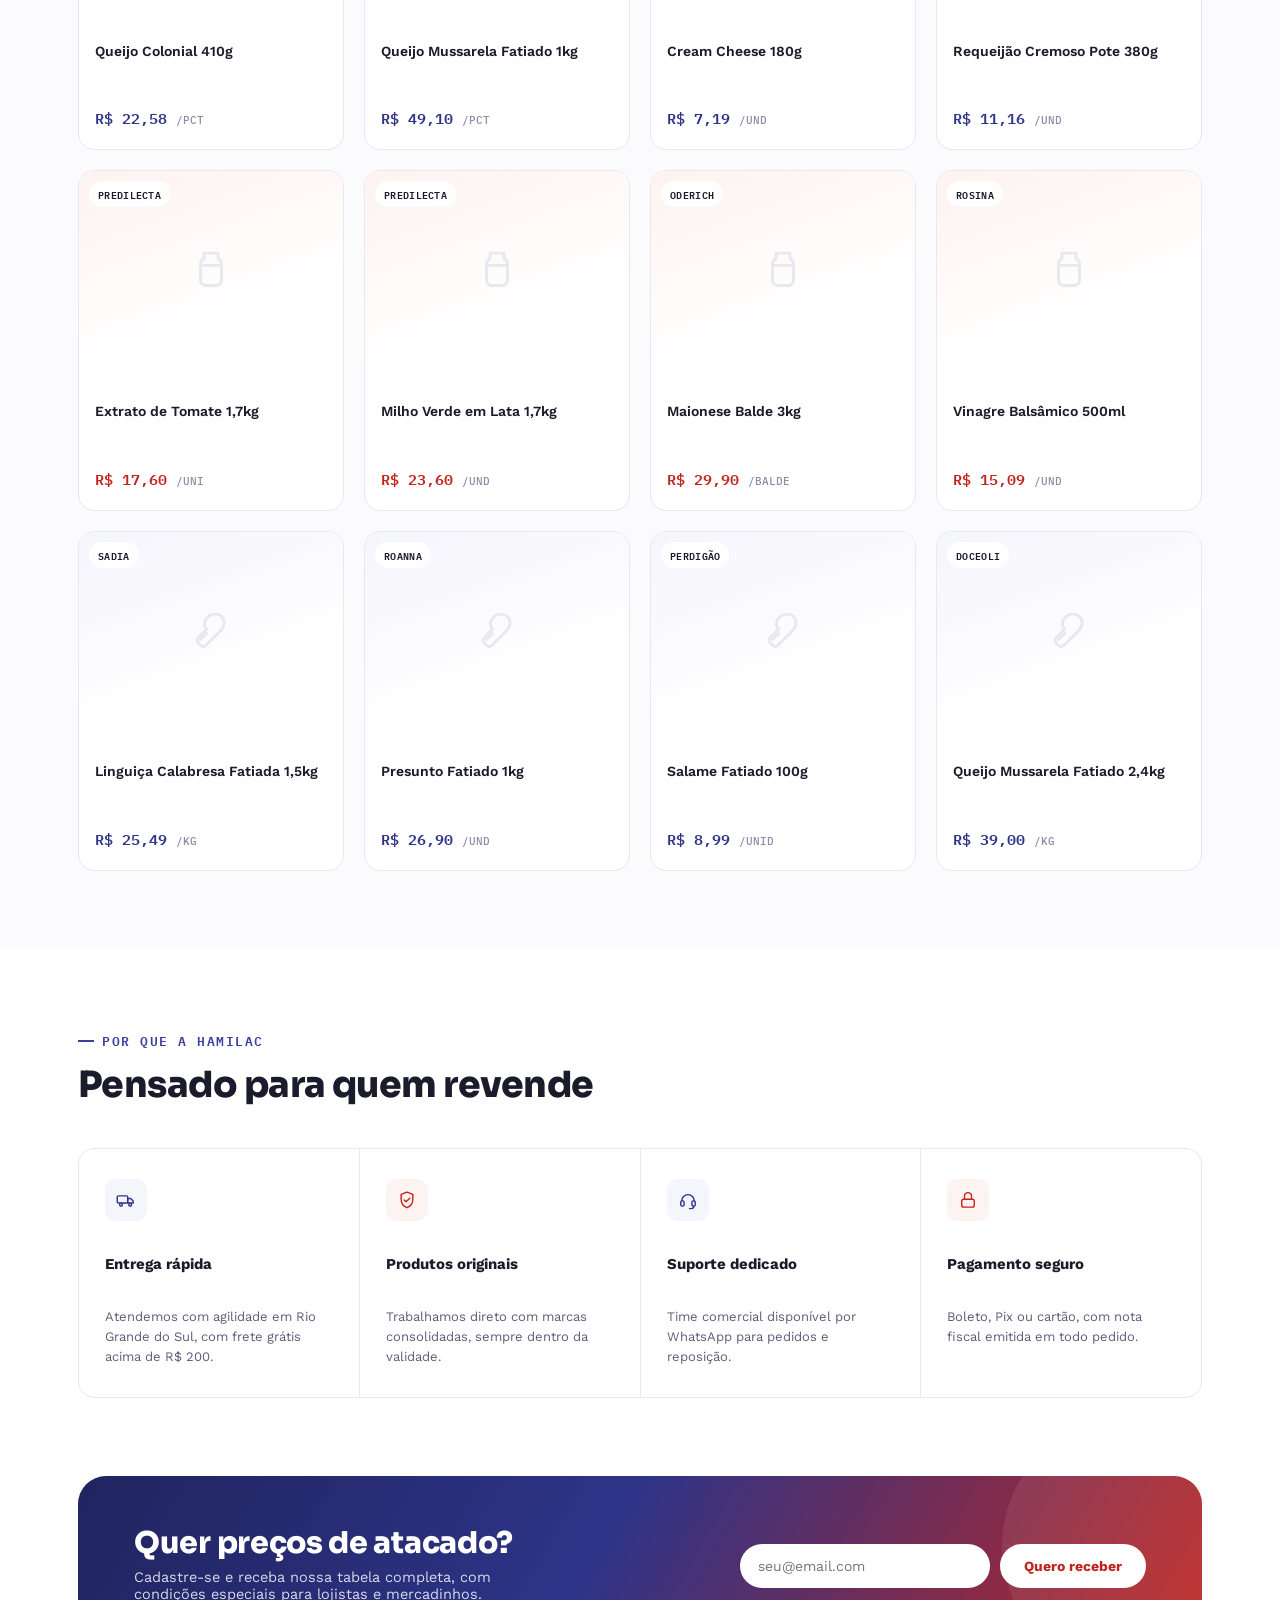
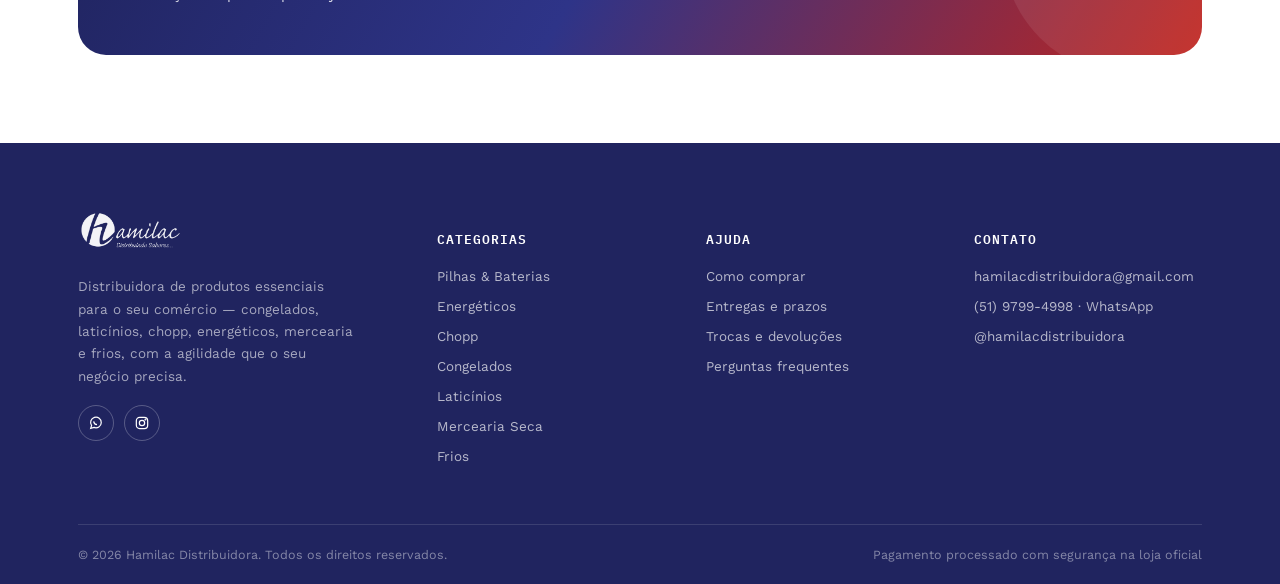
==== commit 4145d4bb: "aprimoramentos" ====
--- a/index.html
+++ b/index.html
@@ -4,10 +4,11 @@
 <meta charset="UTF-8">
 <meta name="viewport" content="width=device-width, initial-scale=1.0">
 <title>Hamilac — Distribuindo Sabores</title>
-<meta name="description" content="Hamilac — pilhas, energéticos, sucos, beleza e muito mais. Peça direto na loja oficial.">
+<meta name="description" content="Hamilac — distribuidora de pilhas, energéticos, chopp, congelados, laticínios e mercearia. Conheça nosso catálogo e peça direto na loja oficial.">
+<link rel="icon" href="assets/logo-icon.png" type="image/png">
 <link rel="preconnect" href="https://fonts.googleapis.com">
 <link rel="preconnect" href="https://fonts.gstatic.com" crossorigin>
-<link href="https://fonts.googleapis.com/css2?family=Sora:wght@500;600;700;800&family=Work+Sans:wght@400;500;600&family=IBM+Plex+Mono:wght@500;600&display=swap" rel="stylesheet">
+<link href="https://fonts.googleapis.com/css2?family=Alex+Brush&family=Sora:wght@500;600;700;800&family=Work+Sans:wght@400;500;600&family=IBM+Plex+Mono:wght@500;600&display=swap" rel="stylesheet">
 <link rel="stylesheet" href="styles.css">
 </head>
 <body>
@@ -32,10 +33,6 @@
       <svg viewBox="0 0 24 24" fill="none" stroke="currentColor" stroke-width="2"><path d="M7.5 16.5 16.5 7.5"/><path d="M9.5 7.5h7v7"/></svg>
       <span class="store-link-text">Comprar agora</span>
     </a>
-    <button class="icon-btn" id="cartBtn" aria-label="Abrir carrinho">
-      <svg viewBox="0 0 24 24" fill="none" stroke="currentColor" stroke-width="1.8"><circle cx="9" cy="20" r="1.4"/><circle cx="18" cy="20" r="1.4"/><path d="M2 3h2l2.6 13.2a2 2 0 0 0 2 1.6h8.8a2 2 0 0 0 2-1.6L21 7H6"/></svg>
-      <span class="cart-badge" id="cartBadge">0</span>
-    </button>
     <button class="icon-btn menu-toggle" id="menuBtn" aria-label="Abrir menu">
       <svg viewBox="0 0 24 24" fill="none" stroke="currentColor" stroke-width="1.8"><line x1="3" y1="6" x2="21" y2="6"/><line x1="3" y1="12" x2="21" y2="12"/><line x1="3" y1="18" x2="21" y2="18"/></svg>
     </button>
@@ -62,8 +59,8 @@
     <div class="wrap">
       <div>
         <span class="eyebrow eyebrow--red">DISTRIBUIDORA HAMILAC</span>
-        <h1>Pilhas, energéticos, sucos e beleza — <em>tudo num só pedido.</em></h1>
-        <p class="lede">A Hamilac reúne os produtos que giram mais rápido no seu estoque, com preço de quem compra direto da fonte e entrega ágil em todo o país.</p>
+        <h1>Frios, laticínios, chopp e muito mais — <em>tudo num só pedido.</em></h1>
+        <p class="lede">A Hamilac distribui os produtos que giram mais rápido no seu comércio — de congelados a laticínios, chopp, energéticos e mercearia — com preço de atacado e entrega ágil no Rio Grande do Sul.</p>
         <div class="hero-ctas">
           <a href="#produtos" class="btn btn--primary">
             Ver catálogo
@@ -72,9 +69,9 @@
           <a href="#contato" class="btn btn--ghost">Falar com um consultor</a>
         </div>
         <div class="hero-stats">
-          <div class="hero-stat"><b>6</b><span>categorias ativas</span></div>
-          <div class="hero-stat"><b>24+</b><span>SKUs no catálogo</span></div>
-          <div class="hero-stat"><b>48h</b><span>entrega em média</span></div>
+          <div class="hero-stat"><b>145+</b><span>produtos na loja</span></div>
+          <div class="hero-stat"><b>7</b><span>categorias</span></div>
+          <div class="hero-stat"><b>R$200</b><span>frete grátis a partir de</span></div>
         </div>
       </div>
       <div class="orbit-wrap" aria-hidden="true">
@@ -142,11 +139,10 @@
         <div class="foot-brand">
           <img src="assets/logo-full.png" alt="Hamilac — Distribuindo Sabores">
         </div>
-        <p>Distribuidora de produtos essenciais para o dia a dia — pilhas, bebidas, beleza e higiene, com a agilidade que o seu negócio precisa.</p>
+        <p>Distribuidora de produtos essenciais para o seu comércio — congelados, laticínios, chopp, energéticos, mercearia e frios, com a agilidade que o seu negócio precisa.</p>
         <div class="foot-social">
-          <a href="#" aria-label="WhatsApp"><svg viewBox="0 0 24 24" fill="none" stroke="currentColor" stroke-width="1.8"><path d="M4 20l1.4-4.2A8 8 0 1 1 9 18.6L4 20Z"/><path d="M8.5 9.5c.3 2.6 2.4 4.7 5 5"/></svg></a>
-          <a href="#" aria-label="Instagram"><svg viewBox="0 0 24 24" fill="none" stroke="currentColor" stroke-width="1.8"><rect x="3.5" y="3.5" width="17" height="17" rx="5"/><circle cx="12" cy="12" r="4"/><circle cx="17.2" cy="6.8" r=".6" fill="currentColor"/></svg></a>
-          <a href="#" aria-label="LinkedIn"><svg viewBox="0 0 24 24" fill="none" stroke="currentColor" stroke-width="1.8"><rect x="3.5" y="3.5" width="17" height="17" rx="3"/><line x1="7.5" y1="10.5" x2="7.5" y2="16.5"/><circle cx="7.5" cy="7.3" r=".4" fill="currentColor"/><path d="M11.5 16.5v-4a2 2 0 0 1 4 0v4"/><line x1="11.5" y1="10.5" x2="11.5" y2="16.5"/></svg></a>
+          <a href="#" target="_blank" rel="noopener" class="js-whatsapp-link" aria-label="WhatsApp"><svg viewBox="0 0 24 24" fill="none" stroke="currentColor" stroke-width="1.8"><path d="M4 20l1.4-4.2A8 8 0 1 1 9 18.6L4 20Z"/><path d="M8.5 9.5c.3 2.6 2.4 4.7 5 5"/></svg></a>
+          <a href="https://www.instagram.com/hamilacdistribuidora/" target="_blank" rel="noopener" aria-label="Instagram"><svg viewBox="0 0 24 24" fill="none" stroke="currentColor" stroke-width="1.8"><rect x="3.5" y="3.5" width="17" height="17" rx="5"/><circle cx="12" cy="12" r="4"/><circle cx="17.2" cy="6.8" r=".6" fill="currentColor"/></svg></a>
         </div>
       </div>
       <div class="foot-col">
@@ -165,9 +161,9 @@
       <div class="foot-col">
         <h5>Contato</h5>
         <ul>
-          <li><a href="#">comercial@hamilac.com.br</a></li>
-          <li><a href="#">(11) 4002-8922</a></li>
-          <li><a href="#">Seg a sex, 8h às 18h</a></li>
+          <li><a href="mailto:hamilacdistribuidora@gmail.com">hamilacdistribuidora@gmail.com</a></li>
+          <li><a href="#" target="_blank" rel="noopener" class="js-whatsapp-link">(51) 9799-4998 · WhatsApp</a></li>
+          <li><a href="https://www.instagram.com/hamilacdistribuidora/" target="_blank" rel="noopener">@hamilacdistribuidora</a></li>
         </ul>
       </div>
     </div>
@@ -178,17 +174,12 @@
   </div>
 </footer>
 
-<div class="overlay" id="overlay"></div>
-<aside class="drawer" id="drawer" aria-label="Carrinho de compras">
-  <div class="drawer-head">
-    <h3>Seu carrinho</h3>
-    <button class="drawer-close" id="drawerClose" aria-label="Fechar carrinho">
-      <svg viewBox="0 0 24 24" fill="none" stroke="currentColor" stroke-width="1.8"><line x1="5" y1="5" x2="19" y2="19"/><line x1="19" y1="5" x2="5" y2="19"/></svg>
-    </button>
-  </div>
-  <div class="drawer-body" id="drawerBody"></div>
-  <div class="drawer-foot" id="drawerFoot"></div>
-</aside>
+<a href="#" target="_blank" rel="noopener" class="wa-float js-whatsapp-link" aria-label="Falar no WhatsApp">
+  <svg viewBox="0 0 24 24" fill="none">
+    <path d="M8.7 8.4c-.2-.5-.4-.5-.6-.5h-.5c-.2 0-.5.1-.7.3-.3.3-1 .9-1 2.3 0 1.4 1 2.7 1.1 2.9.1.2 1.9 3 4.6 4.2 2.3.9 2.7.7 3.2.7.5 0 1.6-.6 1.8-1.3.2-.6.2-1.2.1-1.3-.1-.1-.2-.2-.5-.3-.3-.1-1.6-.8-1.8-.9-.2-.1-.4-.1-.6.1-.2.3-.7.9-.8 1-.2.2-.3.2-.6.1-.3-.1-1.1-.4-2.2-1.4-.8-.7-1.3-1.6-1.5-1.9-.1-.3 0-.4.1-.5l.4-.5c.1-.2.2-.3.3-.4.1-.2.1-.3 0-.5-.1-.1-.6-1.4-.8-1.9Z" fill="#fff"/>
+    <path d="M12 3.5C7.3 3.5 3.5 7.3 3.5 12c0 1.6.4 3.1 1.2 4.4l-1.2 4.4 4.5-1.2c1.3.7 2.7 1.1 4 1.1 4.7 0 8.5-3.8 8.5-8.5S16.7 3.5 12 3.5Z" fill="none" stroke="#fff" stroke-width="1.4"/>
+  </svg>
+</a>
 
 <script src="script.js" defer></script>
 </body>
--- a/styles.css
+++ b/styles.css
@@ -1,376 +1,367 @@
 :root{
-    --blue-900:#20245F;
-    --blue-700:#2E3488;
-    --blue-600:#3A3FA0;
-    --blue-500:#4C51B6;
-    --blue-100:#E8E9F7;
-    --blue-050:#F5F5FC;
-    --red-700:#A81F19;
-    --red-600:#C1241D;
-    --red-500:#D6362B;
-    --red-100:#FBE4E1;
-    --red-050:#FDF3F1;
-    --ink:#1B1C2B;
-    --ink-soft:#5B5E77;
-    --ink-faint:#8A8DA6;
-    --paper:#FFFFFF;
-    --paper-soft:#FBFBFE;
-    --line:#E8E8F1;
-    --radius-s:10px;
-    --radius-m:16px;
-    --radius-l:28px;
-    --shadow-card:0 1px 2px rgba(27,28,43,.04), 0 8px 24px -12px rgba(32,36,95,.18);
-    --shadow-pop:0 20px 60px -20px rgba(32,36,95,.35);
-    --ease:cubic-bezier(.2,.7,.2,1);
-  }
-
-  *{box-sizing:border-box;}
-  html{scroll-behavior:smooth;}
-  body{
-    margin:0;
-    font-family:'Work Sans',system-ui,sans-serif;
-    color:var(--ink);
-    background:var(--paper);
-    -webkit-font-smoothing:antialiased;
-  }
-  img{max-width:100%;display:block;}
-  a{color:inherit;text-decoration:none;}
-  button{font-family:inherit;cursor:pointer;}
-  ul{margin:0;padding:0;list-style:none;}
-  h1,h2,h3{font-family:'Sora',system-ui,sans-serif;margin:0;line-height:1.05;}
-  p{margin:0;}
-  .mono{font-family:'IBM Plex Mono',monospace;}
-
-  :focus-visible{outline:2.5px solid var(--blue-600);outline-offset:3px;}
-
-  .wrap{max-width:1180px;margin:0 auto;padding:0 28px;}
-  .eyebrow{
-    font-family:'IBM Plex Mono',monospace;
-    font-size:12.5px;
-    font-weight:600;
-    letter-spacing:.12em;
-    text-transform:uppercase;
-    display:inline-flex;
-    align-items:center;
-    gap:8px;
-  }
-  .eyebrow::before{content:"";width:16px;height:2px;background:currentColor;display:inline-block;}
-  .eyebrow--blue{color:var(--blue-600);}
-  .eyebrow--red{color:var(--red-600);}
-
-  .btn{
-    display:inline-flex;align-items:center;justify-content:center;gap:8px;
-    border-radius:999px;border:1.5px solid transparent;
-    padding:13px 26px;font-weight:600;font-size:15px;
-    transition:transform .18s var(--ease), box-shadow .18s var(--ease), background .18s var(--ease), border-color .18s var(--ease);
-    white-space:nowrap;
-  }
-  .btn:active{transform:scale(.97);}
-  .btn--primary{background:var(--red-600);color:#fff;box-shadow:0 10px 24px -10px rgba(193,36,29,.55);}
-  .btn--primary:hover{background:var(--red-700);box-shadow:0 14px 28px -10px rgba(193,36,29,.6);}
-  .btn--ghost{border-color:var(--line);color:var(--ink);background:var(--paper);}
-  .btn--ghost:hover{border-color:var(--blue-500);color:var(--blue-700);}
-  .btn--block{width:100%;}
-  .btn--sm{padding:9px 16px;font-size:13.5px;}
-
-  /* ---------- HEADER ---------- */
-  header.site{
-    position:sticky;top:0;z-index:60;
-    background:rgba(255,255,255,.86);
-    backdrop-filter:saturate(180%) blur(14px);
-    border-bottom:1px solid var(--line);
-  }
-  .nav{display:flex;align-items:center;gap:22px;height:76px;}
-  .brand{display:flex;align-items:center;margin-right:auto;}
-  .brand img{height:42px;width:auto;display:block;}
-  .store-link{
-    display:inline-flex;align-items:center;gap:7px;
-    background:var(--red-600);color:#fff;border-radius:999px;
-    padding:0 18px;height:42px;font-size:13.5px;font-weight:600;white-space:nowrap;
-    transition:background .15s, transform .15s;
-  }
-  .store-link:hover{background:var(--red-700);transform:translateY(-1px);}
-  .store-link svg{width:15px;height:15px;flex:none;}
-  .nav-links{display:flex;align-items:center;gap:26px;}
-  .nav-links a{font-size:14.5px;font-weight:500;color:var(--ink-soft);transition:color .15s;}
-  .nav-links a:hover{color:var(--red-600);}
-  .nav-search{
-    display:flex;align-items:center;gap:8px;
-    background:var(--blue-050);border:1px solid var(--line);
-    border-radius:999px;padding:8px 14px;width:220px;
-  }
-  .nav-search input{
-    border:none;background:transparent;outline:none;font-size:13.5px;width:100%;
-    font-family:'Work Sans';color:var(--ink);
-  }
-  .nav-search input::placeholder{color:var(--ink-faint);}
-  .nav-search svg{flex:none;color:var(--ink-faint);}
-  .icon-btn{
-    position:relative;width:42px;height:42px;border-radius:50%;
-    display:flex;align-items:center;justify-content:center;
-    background:transparent;border:1.5px solid var(--line);color:var(--ink);
-    transition:border-color .15s, color .15s;
-  }
-  .icon-btn:hover{border-color:var(--red-500);color:var(--red-600);}
-  .cart-badge{
-    position:absolute;top:-5px;right:-5px;min-width:19px;height:19px;padding:0 4px;
-    background:var(--red-600);color:#fff;border-radius:999px;
-    font-family:'IBM Plex Mono';font-size:11px;font-weight:600;
-    display:flex;align-items:center;justify-content:center;
-    transform:scale(0);transition:transform .25s var(--ease);
-  }
-  .cart-badge.show{transform:scale(1);}
-  .menu-toggle{display:none;}
-
-  /* ---------- HERO ---------- */
-  .hero{padding:76px 0 88px;overflow:hidden;position:relative;}
-  .hero .wrap{display:grid;grid-template-columns:1.05fr .95fr;gap:40px;align-items:center;}
-  .hero h1{font-size:clamp(34px,4.4vw,54px);font-weight:800;letter-spacing:-.02em;margin:18px 0 22px;color:var(--blue-900);}
-  .hero h1 em{font-style:normal;color:var(--red-600);}
-  .hero p.lede{font-size:17px;line-height:1.6;color:var(--ink-soft);max-width:480px;margin-bottom:32px;}
-  .hero-ctas{display:flex;gap:14px;flex-wrap:wrap;margin-bottom:40px;}
-  .hero-stats{display:flex;gap:28px;flex-wrap:wrap;}
-  .hero-stat b{display:block;font-family:'Sora';font-size:22px;font-weight:800;color:var(--blue-800,var(--blue-700));}
-  .hero-stat span{font-size:12.5px;color:var(--ink-faint);}
-
-  /* orbit visual */
-  .orbit-wrap{position:relative;width:100%;aspect-ratio:1/1;max-width:440px;margin:0 auto;}
-  .orbit-bg{
-    position:absolute;inset:6%;border-radius:50%;
-    background:radial-gradient(circle at 32% 28%, var(--blue-100), transparent 60%),
-               radial-gradient(circle at 70% 74%, var(--red-100), transparent 55%);
-  }
-  .orbit-ring{position:absolute;inset:0;border-radius:50%;border:1.5px dashed var(--line);}
-  .orbit-ring--in{inset:16%;}
-  .orbit-center{
-    position:absolute;top:50%;left:50%;width:118px;height:118px;
-    transform:translate(-50%,-50%);
-    background:#fff;border-radius:50%;
-    display:flex;align-items:center;justify-content:center;
-    box-shadow:var(--shadow-pop);
-  }
-  .orbit-center img{width:82px;height:82px;object-fit:contain;}
-  .orbit-item{
-    position:absolute;top:50%;left:50%;width:0;height:0;
-    animation:orbit-move 36s linear infinite;
-  }
-  .orbit-item .chip{
-    position:absolute;top:0;left:0;transform:translate(-50%,-50%);
-    width:58px;height:58px;border-radius:50%;
-    display:flex;align-items:center;justify-content:center;
-    box-shadow:var(--shadow-card);
-  }
-  .orbit-item .chip svg{width:24px;height:24px;}
-  @keyframes orbit-move{
-    from{transform:rotate(0deg) translate(140px) rotate(0deg);}
-    to{transform:rotate(360deg) translate(140px) rotate(-360deg);}
-  }
-
-  /* ---------- SECTION HEADS ---------- */
-  .section{padding:78px 0;}
-  .section-head{max-width:600px;margin-bottom:44px;}
-  .section-head h2{font-size:clamp(26px,3vw,36px);font-weight:800;letter-spacing:-.015em;margin-top:14px;color:var(--ink);}
-  .section--tint{background:var(--paper-soft);}
-
-  /* ---------- CATEGORIES ---------- */
-  .cat-grid{display:grid;grid-template-columns:repeat(6,1fr);gap:16px;}
-  .cat-card{
-    border-radius:var(--radius-m);padding:22px 18px;
-    display:flex;flex-direction:column;gap:14px;
-    border:1px solid var(--line);background:#fff;
-    transition:transform .2s var(--ease), box-shadow .2s var(--ease), border-color .2s;
-    text-align:left;
-  }
-  .cat-card:hover{transform:translateY(-4px);box-shadow:var(--shadow-card);border-color:transparent;}
-  .cat-card .ic{
-    width:46px;height:46px;border-radius:13px;
-    display:flex;align-items:center;justify-content:center;color:#fff;
-  }
-  .cat-card .ic svg{width:22px;height:22px;}
-  .cat-card--blue .ic{background:linear-gradient(140deg,var(--blue-600),var(--blue-900));}
-  .cat-card--red .ic{background:linear-gradient(140deg,var(--red-500),var(--red-700));}
-  .cat-card h3{font-size:15.5px;font-weight:700;}
-  .cat-card p{font-size:12.5px;color:var(--ink-faint);font-family:'IBM Plex Mono';}
-
-  /* ---------- PRODUCTS ---------- */
-  .filters{display:flex;gap:10px;flex-wrap:wrap;margin-bottom:32px;}
-  .filter-btn{
-    padding:9px 18px;border-radius:999px;border:1.5px solid var(--line);
-    background:#fff;font-size:13.5px;font-weight:600;color:var(--ink-soft);
-    transition:all .15s;
-  }
-  .filter-btn:hover{border-color:var(--blue-500);color:var(--blue-700);}
-  .filter-btn.active{background:var(--blue-900);border-color:var(--blue-900);color:#fff;}
-
-  .prod-grid{display:grid;grid-template-columns:repeat(4,1fr);gap:20px;}
-  .prod-card{
-    border:1px solid var(--line);border-radius:var(--radius-m);overflow:hidden;background:#fff;
-    display:flex;flex-direction:column;
-    transition:transform .2s var(--ease), box-shadow .2s var(--ease);
-  }
-  .prod-card:hover{transform:translateY(-3px);box-shadow:var(--shadow-card);}
-  .prod-tile{
-    aspect-ratio:4/3;position:relative;display:flex;align-items:center;justify-content:center;color:#fff;
-  }
-  .prod-tile svg{width:44px;height:44px;opacity:.92;}
-  .prod-tile .tag{
-    position:absolute;top:10px;left:10px;background:rgba(255,255,255,.92);color:var(--ink);
-    font-family:'IBM Plex Mono';font-size:10.5px;font-weight:600;letter-spacing:.03em;
-    padding:4px 9px;border-radius:999px;text-transform:uppercase;
-  }
-  .tile-blue{background:linear-gradient(150deg,var(--blue-500),var(--blue-900));}
-  .tile-red{background:linear-gradient(150deg,var(--red-500),var(--red-700));}
-  .prod-body{padding:16px 16px 18px;display:flex;flex-direction:column;gap:12px;flex:1;}
-  .prod-body h4{font-size:14.5px;font-weight:600;line-height:1.35;min-height:38px;}
-  .prod-row{display:flex;align-items:center;justify-content:space-between;gap:10px;margin-top:auto;}
-  .price{font-family:'IBM Plex Mono';font-weight:600;font-size:15.5px;}
-  .price--blue{color:var(--blue-700);}
-  .price--red{color:var(--red-600);}
-  .add-btn{
-    width:38px;height:38px;border-radius:50%;border:none;
-    background:var(--ink);color:#fff;display:flex;align-items:center;justify-content:center;
-    transition:background .15s, transform .15s;flex:none;
-  }
-  .add-btn:hover{background:var(--red-600);}
-  .add-btn:active{transform:scale(.9);}
-  .add-btn svg{width:17px;height:17px;}
-
-  .prod-empty{grid-column:1/-1;text-align:center;padding:60px 20px;color:var(--ink-faint);font-size:14px;}
-
-  /* ---------- VALUE PROPS ---------- */
-  .value-grid{display:grid;grid-template-columns:repeat(4,1fr);gap:1px;background:var(--line);border:1px solid var(--line);border-radius:var(--radius-m);overflow:hidden;}
-  .value-item{background:#fff;padding:30px 26px;display:flex;flex-direction:column;gap:14px;}
-  .value-item .ic{width:42px;height:42px;border-radius:11px;background:var(--blue-050);color:var(--blue-700);display:flex;align-items:center;justify-content:center;}
-  .value-item:nth-child(2n) .ic{background:var(--red-050);color:var(--red-600);}
-  .value-item .ic svg{width:20px;height:20px;}
-  .value-item h4{font-size:15px;font-weight:700;}
-  .value-item p{font-size:13px;color:var(--ink-soft);line-height:1.55;}
-
-  /* ---------- NEWSLETTER ---------- */
-  .news{
-    border-radius:var(--radius-l);
-    background:linear-gradient(120deg,var(--blue-900) 0%, var(--blue-700) 46%, var(--red-600) 100%);
-    padding:52px 56px;color:#fff;
-    display:flex;align-items:center;justify-content:space-between;gap:40px;
-    position:relative;overflow:hidden;
-  }
-  .news::after{
-    content:"";position:absolute;right:-60px;top:-60px;width:260px;height:260px;border-radius:50%;
-    background:rgba(255,255,255,.08);
-  }
-  .news h2{font-size:clamp(22px,2.6vw,30px);font-weight:800;margin-bottom:10px;letter-spacing:-.01em;}
-  .news p{color:rgba(255,255,255,.82);font-size:14.5px;max-width:380px;}
-  .news-form{display:flex;gap:10px;flex:none;position:relative;z-index:1;}
-  .news-form input{
-    width:250px;padding:14px 18px;border-radius:999px;border:none;outline:none;
-    font-family:'Work Sans';font-size:14px;
-  }
-  .news-form button{
-    background:#fff;color:var(--red-600);border:none;border-radius:999px;
-    padding:14px 24px;font-weight:700;font-size:14px;white-space:nowrap;
-    transition:transform .15s;
-  }
-  .news-form button:hover{transform:translateY(-2px);}
-  .news-msg{position:absolute;bottom:-26px;left:0;font-size:12.5px;color:#fff;font-family:'IBM Plex Mono';opacity:0;transition:opacity .2s;}
-  .news-msg.show{opacity:1;}
-
-  /* ---------- FOOTER ---------- */
-  footer.site{background:var(--blue-900);color:rgba(255,255,255,.7);padding:64px 0 0;margin-top:10px;}
-  .foot-grid{display:grid;grid-template-columns:1.4fr 1fr 1fr 1fr;gap:40px;padding-bottom:48px;border-bottom:1px solid rgba(255,255,255,.12);}
-  .foot-brand{display:flex;align-items:center;margin-bottom:18px;}
-  .foot-brand img{height:50px;width:auto;filter:brightness(0) invert(1);opacity:.95;}
-  .foot-grid p{font-size:13.5px;line-height:1.65;max-width:280px;color:rgba(255,255,255,.6);}
-  .foot-col h5{color:#fff;font-size:12.5px;font-weight:600;letter-spacing:.08em;text-transform:uppercase;font-family:'IBM Plex Mono';margin-bottom:16px;}
-  .foot-col li{margin-bottom:11px;}
-  .foot-col a{font-size:13.5px;color:rgba(255,255,255,.68);transition:color .15s;}
-  .foot-col a:hover{color:#fff;}
-  .foot-social{display:flex;gap:10px;margin-top:18px;}
-  .foot-social a{
-    width:36px;height:36px;border-radius:50%;border:1px solid rgba(255,255,255,.25);
-    display:flex;align-items:center;justify-content:center;color:#fff;transition:background .15s;
-  }
-  .foot-social a:hover{background:rgba(255,255,255,.14);}
-  .foot-social svg{width:16px;height:16px;}
-  .foot-bottom{display:flex;justify-content:space-between;align-items:center;padding:22px 0;font-size:12.5px;color:rgba(255,255,255,.45);flex-wrap:wrap;gap:10px;}
-  .foot-bottom a{color:rgba(255,255,255,.45);}
-
-  /* ---------- CART DRAWER ---------- */
-  .overlay{
-    position:fixed;inset:0;background:rgba(27,28,43,.45);z-index:80;
-    opacity:0;pointer-events:none;transition:opacity .25s var(--ease);
-  }
-  .overlay.open{opacity:1;pointer-events:auto;}
-  .drawer{
-    position:fixed;top:0;right:0;bottom:0;width:400px;max-width:92vw;background:#fff;z-index:90;
-    transform:translateX(100%);transition:transform .3s var(--ease);
-    display:flex;flex-direction:column;box-shadow:-20px 0 50px rgba(27,28,43,.25);
-  }
-  .drawer.open{transform:translateX(0);}
-  .drawer-head{display:flex;align-items:center;justify-content:space-between;padding:22px 24px;border-bottom:1px solid var(--line);}
-  .drawer-head h3{font-size:17px;font-weight:700;}
-  .drawer-close{width:36px;height:36px;border-radius:50%;border:1px solid var(--line);background:none;display:flex;align-items:center;justify-content:center;}
-  .drawer-close svg{width:16px;height:16px;}
-  .drawer-body{flex:1;overflow-y:auto;padding:18px 24px;display:flex;flex-direction:column;gap:16px;}
-  .cart-empty{margin:auto;text-align:center;color:var(--ink-faint);font-size:13.5px;padding:40px 10px;}
-  .cart-empty svg{width:40px;height:40px;color:var(--line);margin-bottom:14px;}
-  .cart-line{display:flex;gap:12px;align-items:center;}
-  .cart-line .tile{width:56px;height:56px;border-radius:12px;flex:none;display:flex;align-items:center;justify-content:center;color:#fff;}
-  .cart-line .tile svg{width:24px;height:24px;}
-  .cart-line .info{flex:1;min-width:0;}
-  .cart-line .info h5{font-size:13.5px;font-weight:600;margin-bottom:3px;white-space:nowrap;overflow:hidden;text-overflow:ellipsis;}
-  .cart-line .info .mono{font-size:12.5px;color:var(--ink-faint);}
-  .qty{display:flex;align-items:center;gap:8px;border:1px solid var(--line);border-radius:999px;padding:4px 6px;}
-  .qty button{width:22px;height:22px;border-radius:50%;border:none;background:var(--paper-soft);font-size:14px;line-height:1;display:flex;align-items:center;justify-content:center;}
-  .qty span{font-family:'IBM Plex Mono';font-size:12.5px;min-width:14px;text-align:center;}
-  .cart-remove{color:var(--ink-faint);background:none;border:none;padding:4px;flex:none;}
-  .cart-remove svg{width:15px;height:15px;}
-  .drawer-foot{border-top:1px solid var(--line);padding:20px 24px 26px;display:flex;flex-direction:column;gap:14px;}
-  .drawer-sub{display:flex;justify-content:space-between;font-size:14.5px;}
-  .drawer-sub b{font-family:'IBM Plex Mono';font-size:17px;}
-  .drawer-note{font-size:11.5px;color:var(--ink-faint);text-align:center;}
-  .cart-success{margin:auto;text-align:center;padding:30px 10px;}
-  .cart-success svg{width:48px;height:48px;color:var(--red-600);margin-bottom:16px;}
-  .cart-success h4{font-size:16px;font-weight:700;margin-bottom:8px;}
-  .cart-success p{font-size:13px;color:var(--ink-soft);margin-bottom:20px;line-height:1.5;}
-
-  /* ---------- MOBILE NAV ---------- */
-  .mobile-panel{
-    position:fixed;inset:0;background:#fff;z-index:95;padding:24px 28px;
-    transform:translateY(-100%);transition:transform .3s var(--ease);
-    display:flex;flex-direction:column;gap:6px;
-  }
-  .mobile-panel.open{transform:translateY(0);}
-  .mobile-panel .top{display:flex;justify-content:space-between;align-items:center;margin-bottom:30px;}
-  .mobile-panel a{padding:16px 4px;border-bottom:1px solid var(--line);font-size:17px;font-weight:600;}
-
-  @media(prefers-reduced-motion:reduce){
-    *{animation-duration:0.001ms !important; animation-iteration-count:1 !important; transition-duration:0.001ms !important; scroll-behavior:auto !important;}
-  }
-
-  @media(max-width:1020px){
-    .cat-grid{grid-template-columns:repeat(3,1fr);}
-    .prod-grid{grid-template-columns:repeat(3,1fr);}
-    .value-grid{grid-template-columns:repeat(2,1fr);}
-    .hero .wrap{grid-template-columns:1fr;}
-    .orbit-wrap{max-width:360px;}
-    .nav-links,.nav-search{display:none;}
-    .menu-toggle{display:flex;}
-    .foot-grid{grid-template-columns:1fr 1fr;row-gap:36px;}
-  }
-  @media(max-width:560px){
-    .store-link{width:42px;height:42px;padding:0;justify-content:center;border-radius:50%;}
-    .store-link-text{display:none;}
-    .brand img{height:36px;}
-  }
-  @media(max-width:640px){
-    .wrap{padding:0 20px;}
-    .cat-grid{grid-template-columns:repeat(2,1fr);}
-    .prod-grid{grid-template-columns:repeat(2,1fr);}
-    .value-grid{grid-template-columns:1fr;}
-    .news{flex-direction:column;align-items:flex-start;padding:38px 26px;}
-    .news-form{flex-direction:column;width:100%;}
-    .news-form input{width:100%;}
-    .foot-grid{grid-template-columns:1fr;}
-    .section{padding:56px 0;}
-    .hero{padding:44px 0 60px;}
-  }
+  --blue-900:#20245F;
+  --blue-700:#2E3488;
+  --blue-600:#3A3FA0;
+  --blue-500:#4C51B6;
+  --blue-100:#E8E9F7;
+  --blue-050:#F5F5FC;
+  --red-700:#A81F19;
+  --red-600:#C1241D;
+  --red-500:#D6362B;
+  --red-100:#FBE4E1;
+  --red-050:#FDF3F1;
+  --ink:#1B1C2B;
+  --ink-soft:#5B5E77;
+  --ink-faint:#8A8DA6;
+  --paper:#FFFFFF;
+  --paper-soft:#FBFBFE;
+  --line:#E8E8F1;
+  --radius-s:10px;
+  --radius-m:16px;
+  --radius-l:28px;
+  --shadow-card:0 1px 2px rgba(27,28,43,.04), 0 8px 24px -12px rgba(32,36,95,.18);
+  --shadow-pop:0 20px 60px -20px rgba(32,36,95,.35);
+  --ease:cubic-bezier(.2,.7,.2,1);
+}
+
+*{box-sizing:border-box;}
+html{scroll-behavior:smooth;}
+body{
+  margin:0;
+  font-family:'Work Sans',system-ui,sans-serif;
+  color:var(--ink);
+  background:var(--paper);
+  -webkit-font-smoothing:antialiased;
+}
+img{max-width:100%;display:block;}
+a{color:inherit;text-decoration:none;}
+button{font-family:inherit;cursor:pointer;}
+ul{margin:0;padding:0;list-style:none;}
+h1,h2,h3{font-family:'Sora',system-ui,sans-serif;margin:0;line-height:1.05;}
+p{margin:0;}
+.mono{font-family:'IBM Plex Mono',monospace;}
+
+/* Tamanho padrão para QUALQUER svg solto que não tenha regra própria mais específica.
+   Isso evita o bug de ícone "gigante" quando um svg não define width/height. */
+svg{width:20px;height:20px;}
+
+:focus-visible{outline:2.5px solid var(--blue-600);outline-offset:3px;}
+
+.wrap{max-width:1180px;margin:0 auto;padding:0 28px;}
+.eyebrow{
+  font-family:'IBM Plex Mono',monospace;
+  font-size:12.5px;
+  font-weight:600;
+  letter-spacing:.12em;
+  text-transform:uppercase;
+  display:inline-flex;
+  align-items:center;
+  gap:8px;
+}
+.eyebrow::before{content:"";width:16px;height:2px;background:currentColor;display:inline-block;}
+.eyebrow--blue{color:var(--blue-600);}
+.eyebrow--red{color:var(--red-600);}
+
+.btn{
+  display:inline-flex;align-items:center;justify-content:center;gap:8px;
+  border-radius:999px;border:1.5px solid transparent;
+  padding:13px 26px;font-weight:600;font-size:15px;
+  transition:transform .18s var(--ease), box-shadow .18s var(--ease), background .18s var(--ease), border-color .18s var(--ease);
+  white-space:nowrap;
+}
+.btn svg{width:16px;height:16px;flex:none;}
+.btn:active{transform:scale(.97);}
+.btn--primary{background:var(--red-600);color:#fff;box-shadow:0 10px 24px -10px rgba(193,36,29,.55);}
+.btn--primary:hover{background:var(--red-700);box-shadow:0 14px 28px -10px rgba(193,36,29,.6);}
+.btn--ghost{border-color:var(--line);color:var(--ink);background:var(--paper);}
+.btn--ghost:hover{border-color:var(--blue-500);color:var(--blue-700);}
+.btn--block{width:100%;}
+.btn--sm{padding:9px 16px;font-size:13.5px;}
+
+/* ---------- HEADER ---------- */
+header.site{
+  position:sticky;top:0;z-index:60;
+  background:rgba(255,255,255,.9);
+  backdrop-filter:saturate(180%) blur(14px);
+  border-bottom:1px solid var(--line);
+}
+.nav{display:flex;align-items:center;gap:20px;height:88px;}
+.brand{display:flex;align-items:center;margin-right:auto;}
+.brand img{height:58px;width:auto;display:block;}
+.nav-links{display:flex;align-items:center;gap:24px;}
+.nav-links a{
+  font-family:'Alex Brush','Sora',cursive;
+  font-size:24px;
+  font-weight:400;
+  color:var(--ink);
+  transition:color .15s;
+  line-height:1;
+  padding-top:6px; /* compensa o espaço visual do script no topo */
+}
+.nav-links a:hover{color:var(--red-600);}
+.nav-search{
+  display:flex;align-items:center;gap:8px;
+  background:var(--blue-050);border:1px solid var(--line);
+  border-radius:999px;padding:8px 14px;width:200px;
+}
+.nav-search input{
+  border:none;background:transparent;outline:none;font-size:13.5px;width:100%;
+  font-family:'Work Sans';color:var(--ink);
+}
+.nav-search input::placeholder{color:var(--ink-faint);}
+.nav-search svg{width:17px;height:17px;flex:none;color:var(--ink-faint);}
+.icon-btn{
+  position:relative;width:42px;height:42px;border-radius:50%;
+  display:flex;align-items:center;justify-content:center;
+  background:transparent;border:1.5px solid var(--line);color:var(--ink);
+  transition:border-color .15s, color .15s;flex:none;
+}
+.icon-btn:hover{border-color:var(--red-500);color:var(--red-600);}
+.icon-btn svg{width:18px;height:18px;}
+.menu-toggle{display:none;}
+
+.store-link{
+  display:inline-flex;align-items:center;gap:7px;
+  background:var(--red-600);color:#fff;border-radius:999px;
+  padding:0 18px;height:42px;font-size:13.5px;font-weight:600;white-space:nowrap;
+  transition:background .15s, transform .15s;flex:none;
+}
+.store-link:hover{background:var(--red-700);transform:translateY(-1px);}
+.store-link svg{width:15px;height:15px;flex:none;}
+
+/* ---------- HERO ---------- */
+.hero{padding:76px 0 88px;overflow:hidden;position:relative;}
+.hero .wrap{display:grid;grid-template-columns:1.05fr .95fr;gap:40px;align-items:center;}
+.hero h1{font-size:clamp(34px,4.4vw,54px);font-weight:800;letter-spacing:-.02em;margin:18px 0 22px;color:var(--blue-900);}
+.hero h1 em{font-style:normal;color:var(--red-600);}
+.hero p.lede{font-size:17px;line-height:1.6;color:var(--ink-soft);max-width:480px;margin-bottom:32px;}
+.hero-ctas{display:flex;gap:14px;flex-wrap:wrap;margin-bottom:40px;}
+.hero-stats{display:flex;gap:28px;flex-wrap:wrap;}
+.hero-stat b{display:block;font-family:'Sora';font-size:22px;font-weight:800;color:var(--blue-700);}
+.hero-stat span{font-size:12.5px;color:var(--ink-faint);}
+
+/* orbit visual */
+.orbit-wrap{position:relative;width:100%;aspect-ratio:1/1;max-width:440px;margin:0 auto;}
+.orbit-bg{
+  position:absolute;inset:6%;border-radius:50%;
+  background:radial-gradient(circle at 32% 28%, var(--blue-100), transparent 60%),
+             radial-gradient(circle at 70% 74%, var(--red-100), transparent 55%);
+}
+.orbit-ring{position:absolute;inset:0;border-radius:50%;border:1.5px dashed var(--line);}
+.orbit-ring--in{inset:16%;}
+.orbit-center{
+  position:absolute;top:50%;left:50%;width:118px;height:118px;
+  transform:translate(-50%,-50%);
+  background:#fff;border-radius:50%;
+  display:flex;align-items:center;justify-content:center;
+  box-shadow:var(--shadow-pop);
+}
+.orbit-center img{width:82px;height:82px;object-fit:contain;}
+.orbit-item{
+  position:absolute;top:50%;left:50%;width:0;height:0;
+  animation-name:orbit-move;animation-timing-function:linear;animation-iteration-count:infinite;
+}
+.orbit-item .chip{
+  position:absolute;top:0;left:0;transform:translate(-50%,-50%);
+  width:58px;height:58px;border-radius:50%;
+  display:flex;align-items:center;justify-content:center;
+  box-shadow:var(--shadow-card);
+}
+.orbit-item .chip svg{width:24px;height:24px;}
+@keyframes orbit-move{
+  from{transform:rotate(0deg) translate(140px) rotate(0deg);}
+  to{transform:rotate(360deg) translate(140px) rotate(-360deg);}
+}
+
+/* ---------- SECTION HEADS ---------- */
+.section{padding:78px 0;}
+.section-head{max-width:600px;margin-bottom:44px;}
+.section-head h2{font-size:clamp(26px,3vw,36px);font-weight:800;letter-spacing:-.015em;margin-top:14px;color:var(--ink);}
+.section--tint{background:var(--paper-soft);}
+
+/* ---------- CATEGORIES ---------- */
+.cat-grid{display:grid;grid-template-columns:repeat(7,1fr);gap:14px;}
+.cat-card{
+  border-radius:var(--radius-m);padding:20px 14px;
+  display:flex;flex-direction:column;gap:12px;
+  border:1px solid var(--line);background:#fff;
+  transition:transform .2s var(--ease), box-shadow .2s var(--ease), border-color .2s;
+  text-align:left;
+}
+.cat-card:hover{transform:translateY(-4px);box-shadow:var(--shadow-card);border-color:transparent;}
+.cat-card .ic{
+  width:44px;height:44px;border-radius:13px;
+  display:flex;align-items:center;justify-content:center;color:#fff;
+}
+.cat-card .ic svg{width:21px;height:21px;}
+.cat-card--blue .ic{background:linear-gradient(140deg,var(--blue-600),var(--blue-900));}
+.cat-card--red .ic{background:linear-gradient(140deg,var(--red-500),var(--red-700));}
+.cat-card h3{font-size:14.5px;font-weight:700;}
+.cat-card p{font-size:12px;color:var(--ink-faint);font-family:'IBM Plex Mono';}
+
+/* ---------- PRODUCTS ---------- */
+.filters{display:flex;gap:10px;flex-wrap:wrap;margin-bottom:32px;}
+.filter-btn{
+  padding:9px 18px;border-radius:999px;border:1.5px solid var(--line);
+  background:#fff;font-size:13.5px;font-weight:600;color:var(--ink-soft);
+  transition:all .15s;
+}
+.filter-btn:hover{border-color:var(--blue-500);color:var(--blue-700);}
+.filter-btn.active{background:var(--blue-900);border-color:var(--blue-900);color:#fff;}
+
+.prod-grid{display:grid;grid-template-columns:repeat(4,1fr);gap:20px;}
+.prod-card{
+  border:1px solid var(--line);border-radius:var(--radius-m);overflow:hidden;background:#fff;
+  display:flex;flex-direction:column;
+  transition:transform .2s var(--ease), box-shadow .2s var(--ease);
+}
+.prod-card:hover{transform:translateY(-3px);box-shadow:var(--shadow-card);}
+.prod-tile{
+  aspect-ratio:4/3;position:relative;overflow:hidden;
+  display:flex;align-items:center;justify-content:center;
+}
+.tile-blue{background:linear-gradient(160deg,var(--blue-050),#fff 70%);}
+.tile-red{background:linear-gradient(160deg,var(--red-050),#fff 70%);}
+.prod-tile-icon{color:var(--line);}
+.prod-tile-icon svg{width:42px;height:42px;}
+.prod-tile-photo{
+  position:absolute;inset:0;width:100%;height:100%;
+  object-fit:contain;padding:14px;
+  mix-blend-mode:multiply;
+}
+.prod-tile .tag{
+  position:absolute;top:10px;left:10px;z-index:2;background:rgba(255,255,255,.92);color:var(--ink);
+  font-family:'IBM Plex Mono';font-size:10px;font-weight:600;letter-spacing:.03em;
+  padding:4px 9px;border-radius:999px;text-transform:uppercase;
+}
+.prod-body{padding:14px 16px 18px;display:flex;flex-direction:column;gap:8px;flex:1;}
+.prod-body h4{font-size:14px;font-weight:600;line-height:1.35;min-height:38px;}
+.price{font-family:'IBM Plex Mono';font-weight:600;font-size:15px;margin-top:auto;}
+.price small{font-weight:500;font-size:11px;color:var(--ink-faint);}
+.price--blue{color:var(--blue-700);}
+.price--red{color:var(--red-600);}
+
+.prod-empty{grid-column:1/-1;text-align:center;padding:60px 20px;color:var(--ink-faint);font-size:14px;}
+
+/* ---------- VALUE PROPS ---------- */
+.value-grid{display:grid;grid-template-columns:repeat(4,1fr);gap:1px;background:var(--line);border:1px solid var(--line);border-radius:var(--radius-m);overflow:hidden;}
+.value-item{background:#fff;padding:30px 26px;display:flex;flex-direction:column;gap:14px;}
+.value-item .ic{width:42px;height:42px;border-radius:11px;background:var(--blue-050);color:var(--blue-700);display:flex;align-items:center;justify-content:center;}
+.value-item:nth-child(2n) .ic{background:var(--red-050);color:var(--red-600);}
+.value-item .ic svg{width:20px;height:20px;}
+.value-item h4{font-size:15px;font-weight:700;}
+.value-item p{font-size:13px;color:var(--ink-soft);line-height:1.55;}
+
+/* ---------- NEWSLETTER ---------- */
+.news{
+  border-radius:var(--radius-l);
+  background:linear-gradient(120deg,var(--blue-900) 0%, var(--blue-700) 46%, var(--red-600) 100%);
+  padding:52px 56px;color:#fff;
+  display:flex;align-items:center;justify-content:space-between;gap:40px;
+  position:relative;overflow:hidden;
+}
+.news::after{
+  content:"";position:absolute;right:-60px;top:-60px;width:260px;height:260px;border-radius:50%;
+  background:rgba(255,255,255,.08);
+}
+.news h2{font-size:clamp(22px,2.6vw,30px);font-weight:800;margin-bottom:10px;letter-spacing:-.01em;}
+.news p{color:rgba(255,255,255,.82);font-size:14.5px;max-width:380px;}
+.news-form{display:flex;gap:10px;flex:none;position:relative;z-index:1;}
+.news-form input{
+  width:250px;padding:14px 18px;border-radius:999px;border:none;outline:none;
+  font-family:'Work Sans';font-size:14px;
+}
+.news-form button{
+  background:#fff;color:var(--red-600);border:none;border-radius:999px;
+  padding:14px 24px;font-weight:700;font-size:14px;white-space:nowrap;
+  transition:transform .15s;
+}
+.news-form button:hover{transform:translateY(-2px);}
+.news-msg{position:absolute;bottom:-26px;left:0;font-size:12.5px;color:#fff;font-family:'IBM Plex Mono';opacity:0;transition:opacity .2s;}
+.news-msg.show{opacity:1;}
+
+/* ---------- FOOTER ---------- */
+footer.site{background:var(--blue-900);color:rgba(255,255,255,.7);padding:64px 0 0;margin-top:10px;}
+.foot-grid{display:grid;grid-template-columns:1.4fr 1fr 1fr 1fr;gap:40px;padding-bottom:48px;border-bottom:1px solid rgba(255,255,255,.12);}
+.foot-brand{display:flex;align-items:center;margin-bottom:18px;}
+.foot-brand img{height:50px;width:auto;filter:brightness(0) invert(1);opacity:.95;}
+.foot-grid p{font-size:13.5px;line-height:1.65;max-width:280px;color:rgba(255,255,255,.6);}
+.foot-col h5{color:#fff;font-size:12.5px;font-weight:600;letter-spacing:.08em;text-transform:uppercase;font-family:'IBM Plex Mono';margin-bottom:16px;}
+.foot-col li{margin-bottom:11px;}
+.foot-col a{font-size:13.5px;color:rgba(255,255,255,.68);transition:color .15s;}
+.foot-col a:hover{color:#fff;}
+.foot-social{display:flex;gap:10px;margin-top:18px;}
+.foot-social a{
+  width:36px;height:36px;border-radius:50%;border:1px solid rgba(255,255,255,.25);
+  display:flex;align-items:center;justify-content:center;color:#fff;transition:background .15s;
+}
+.foot-social a:hover{background:rgba(255,255,255,.14);}
+.foot-social svg{width:16px;height:16px;}
+.foot-bottom{display:flex;justify-content:space-between;align-items:center;padding:22px 0;font-size:12.5px;color:rgba(255,255,255,.45);flex-wrap:wrap;gap:10px;}
+.foot-bottom a{color:rgba(255,255,255,.45);}
+
+/* ---------- FLOATING WHATSAPP BUTTON ---------- */
+.wa-float{
+  position:fixed;right:22px;bottom:22px;z-index:70;
+  width:58px;height:58px;border-radius:50%;
+  background:#25D366;
+  display:flex;align-items:center;justify-content:center;
+  box-shadow:0 10px 28px -6px rgba(37,211,102,.6);
+  transition:transform .2s var(--ease), box-shadow .2s var(--ease);
+}
+.wa-float:hover{transform:translateY(-3px) scale(1.05);box-shadow:0 14px 32px -6px rgba(37,211,102,.7);}
+.wa-float svg{width:30px;height:30px;}
+@media(prefers-reduced-motion:reduce){
+  .wa-float{transition:none;}
+}
+
+/* ---------- MOBILE NAV ---------- */
+.mobile-panel{
+  position:fixed;inset:0;background:#fff;z-index:95;padding:24px 28px;
+  transform:translateY(-100%);transition:transform .3s var(--ease);
+  display:flex;flex-direction:column;gap:6px;
+}
+.mobile-panel.open{transform:translateY(0);}
+.mobile-panel .top{display:flex;justify-content:space-between;align-items:center;margin-bottom:20px;}
+.mobile-panel a{
+  padding:14px 4px;border-bottom:1px solid var(--line);
+  font-family:'Alex Brush','Sora',cursive;font-size:30px;font-weight:400;
+}
+.mobile-panel a.btn{font-family:'Work Sans';font-size:15px;border-bottom:none;}
+
+@media(prefers-reduced-motion:reduce){
+  *{animation-duration:0.001ms !important; animation-iteration-count:1 !important; transition-duration:0.001ms !important; scroll-behavior:auto !important;}
+}
+
+@media(max-width:1100px){
+  .cat-grid{grid-template-columns:repeat(4,1fr);}
+}
+@media(max-width:1020px){
+  .prod-grid{grid-template-columns:repeat(3,1fr);}
+  .value-grid{grid-template-columns:repeat(2,1fr);}
+  .hero .wrap{grid-template-columns:1fr;}
+  .orbit-wrap{max-width:360px;}
+  .nav-links,.nav-search{display:none;}
+  .menu-toggle{display:flex;}
+  .foot-grid{grid-template-columns:1fr 1fr;row-gap:36px;}
+}
+@media(max-width:560px){
+  .store-link{width:42px;height:42px;padding:0;justify-content:center;border-radius:50%;}
+  .store-link-text{display:none;}
+  .brand img{height:44px;}
+  .nav{height:76px;}
+}
+@media(max-width:640px){
+  .wrap{padding:0 20px;}
+  .cat-grid{grid-template-columns:repeat(2,1fr);}
+  .prod-grid{grid-template-columns:repeat(2,1fr);}
+  .value-grid{grid-template-columns:1fr;}
+  .news{flex-direction:column;align-items:flex-start;padding:38px 26px;}
+  .news-form{flex-direction:column;width:100%;}
+  .news-form input{width:100%;}
+  .foot-grid{grid-template-columns:1fr;}
+  .section{padding:56px 0;}
+  .hero{padding:44px 0 60px;}
+  .wa-float{right:16px;bottom:16px;width:52px;height:52px;}
+  .wa-float svg{width:26px;height:26px;}
+}
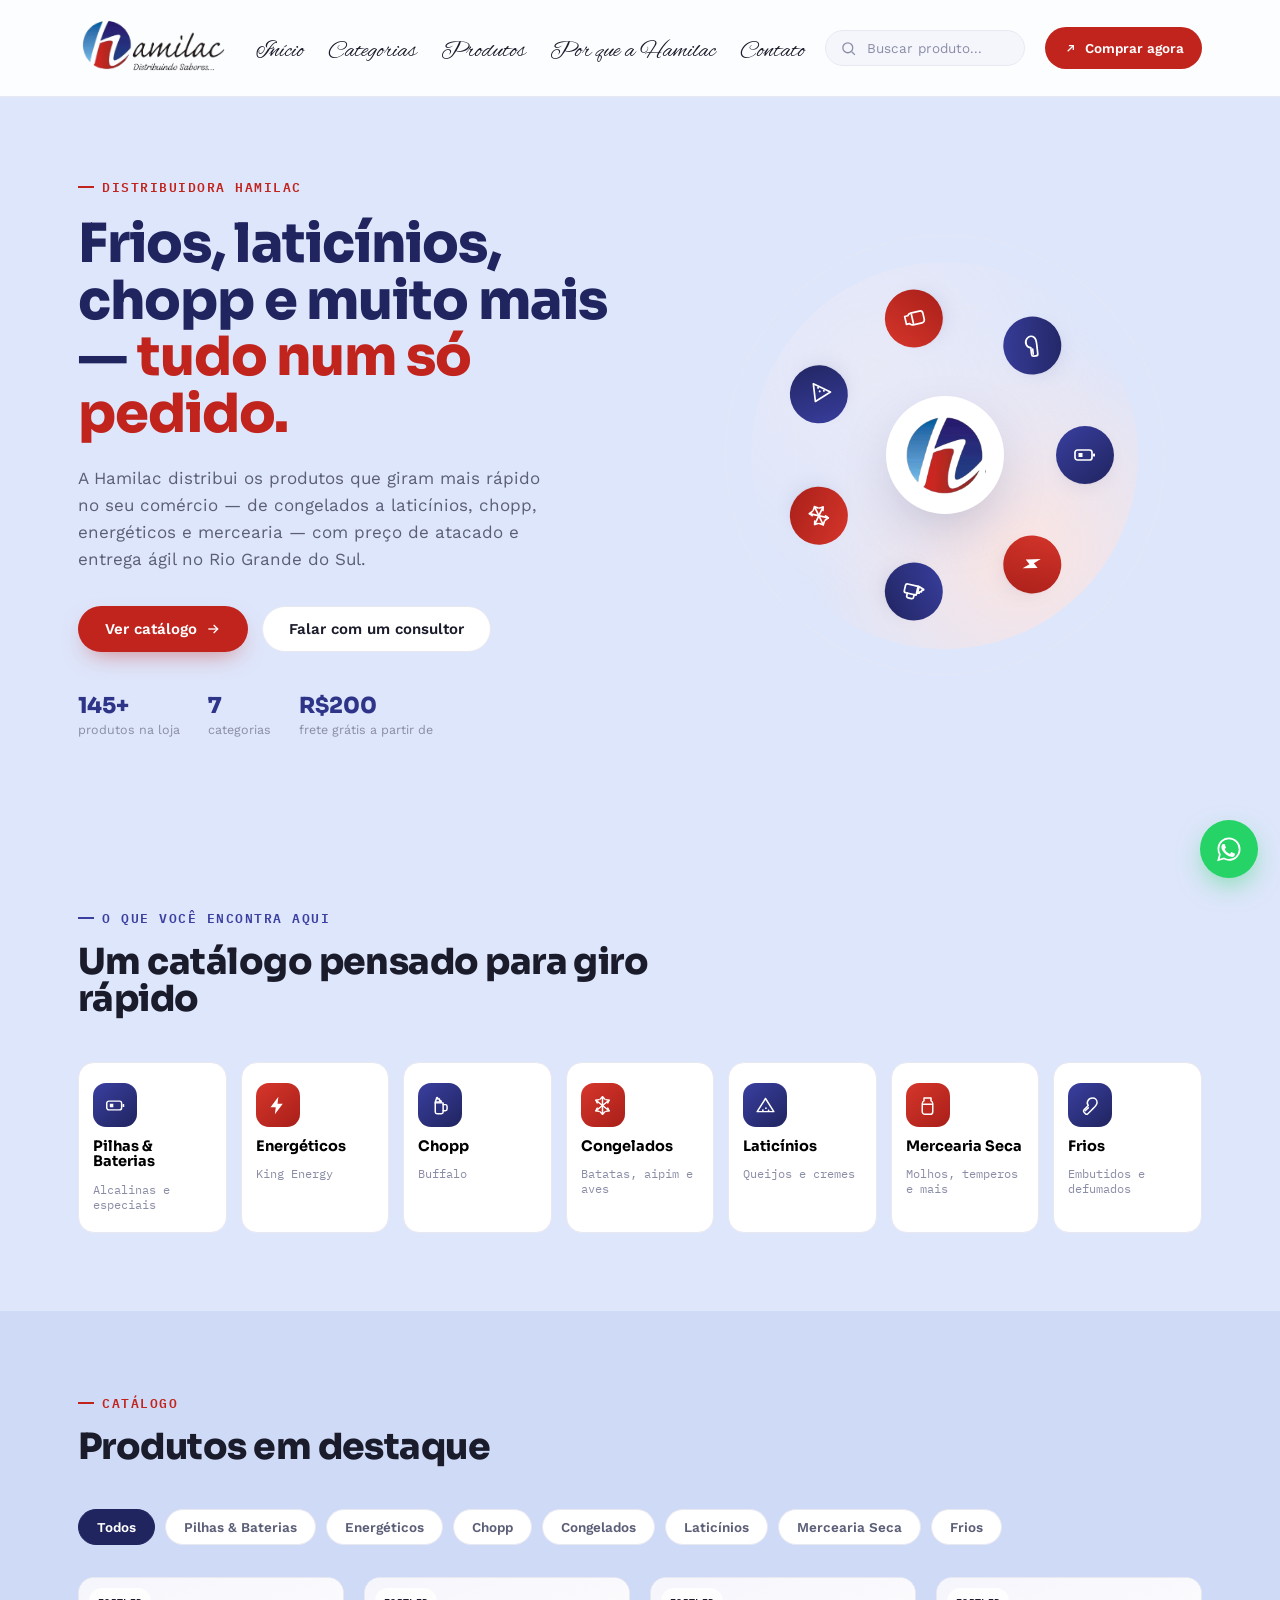
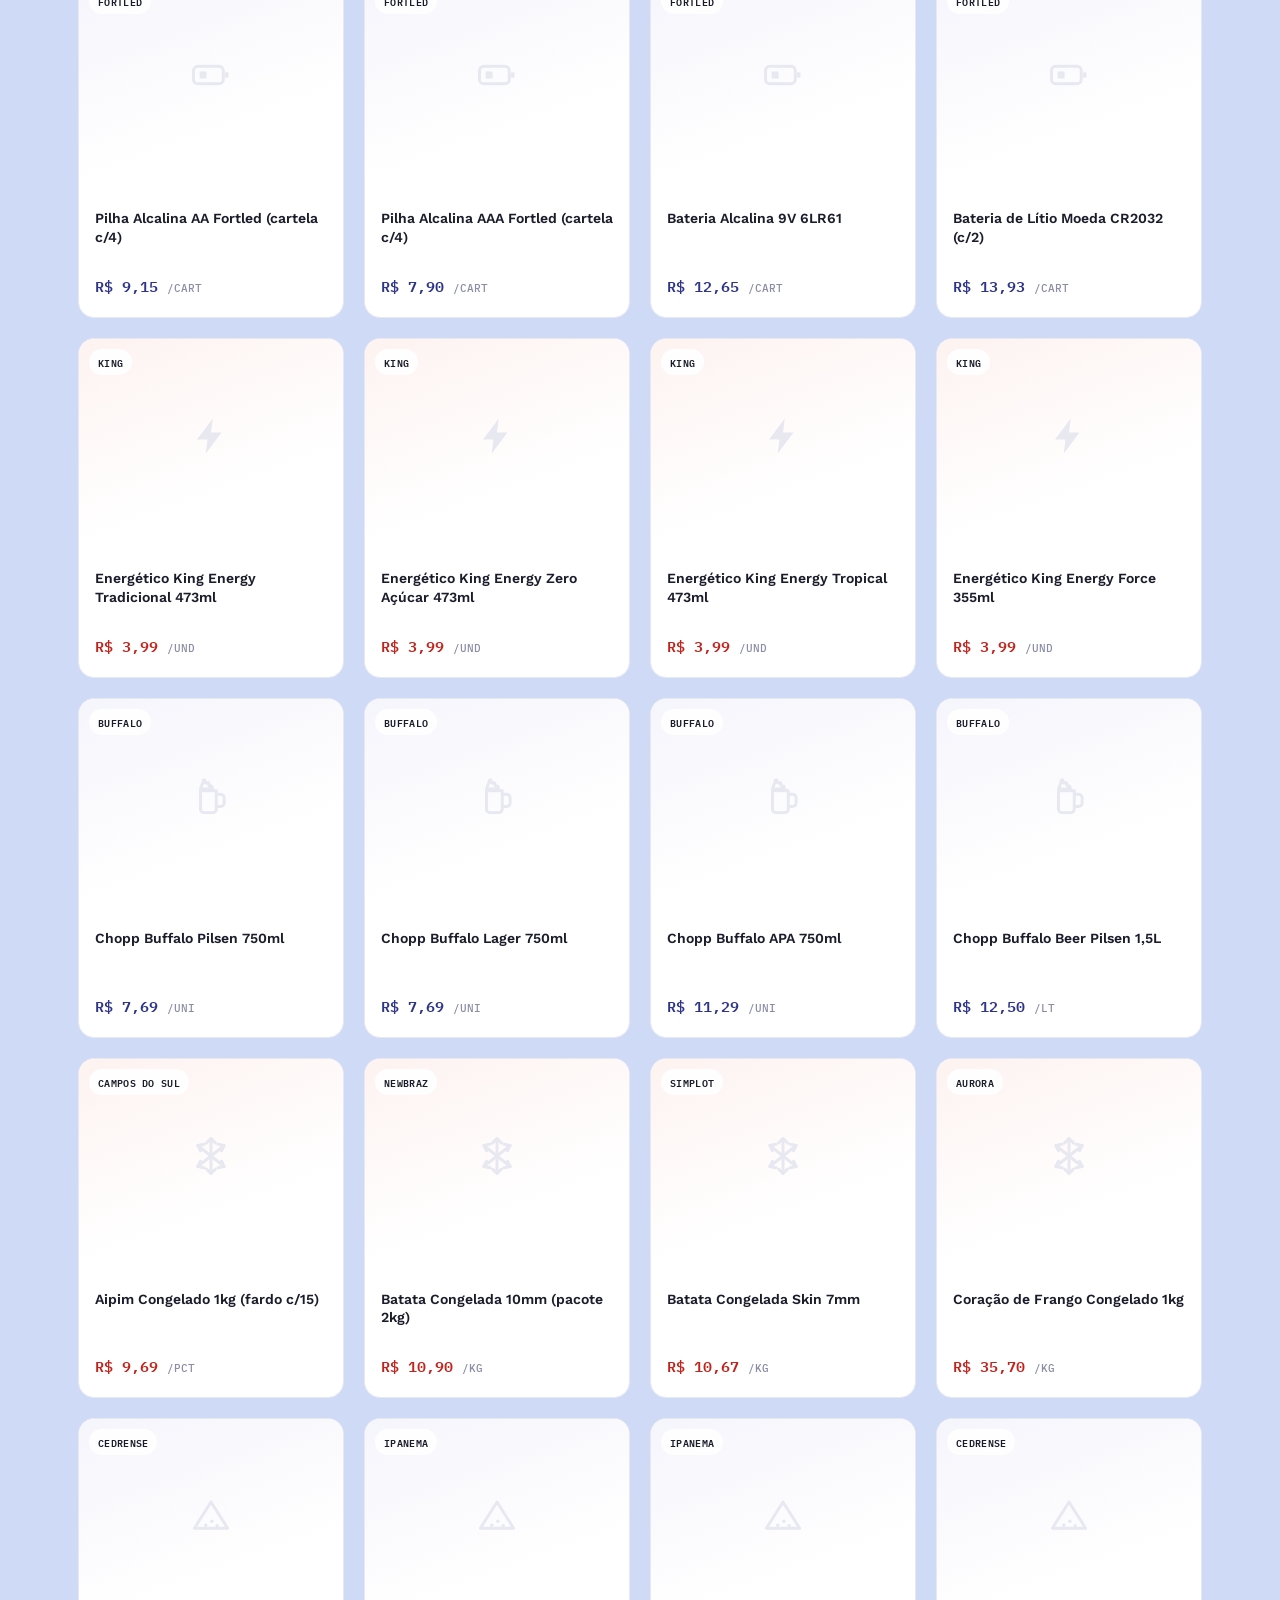
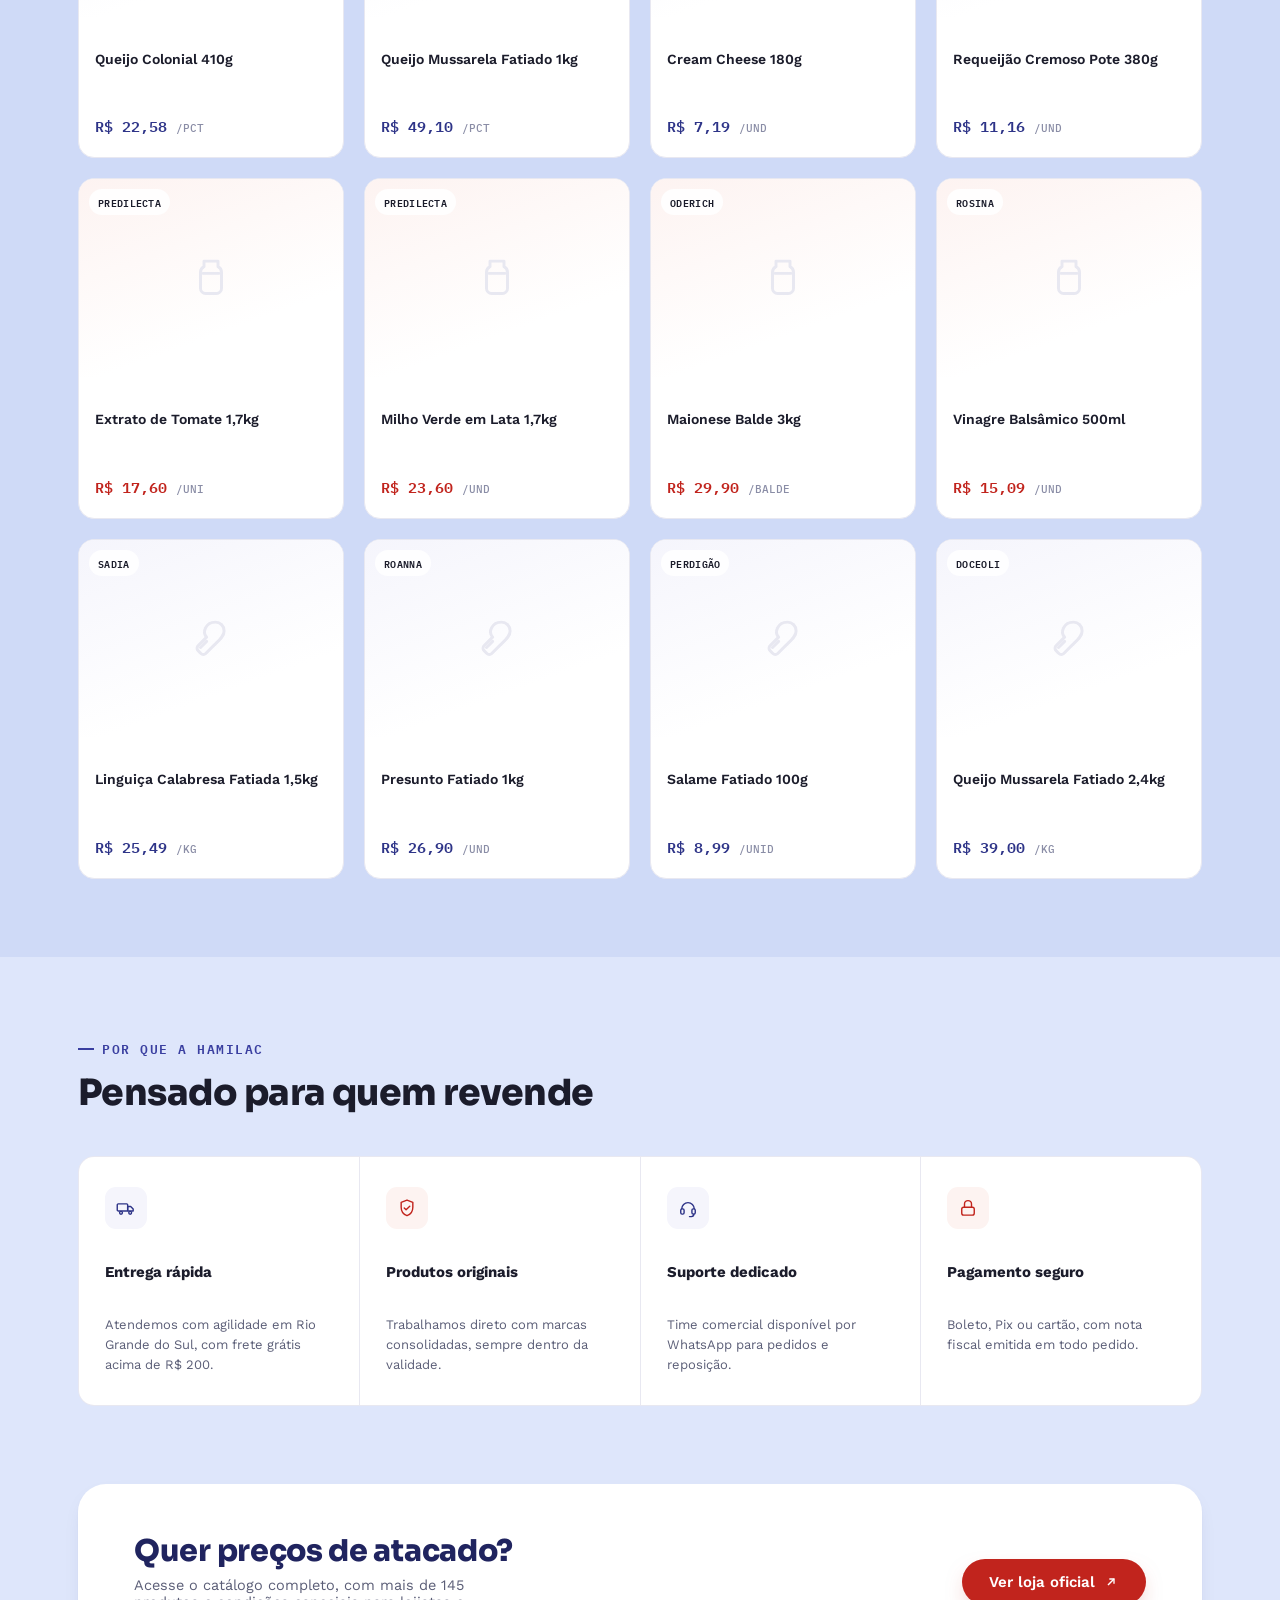
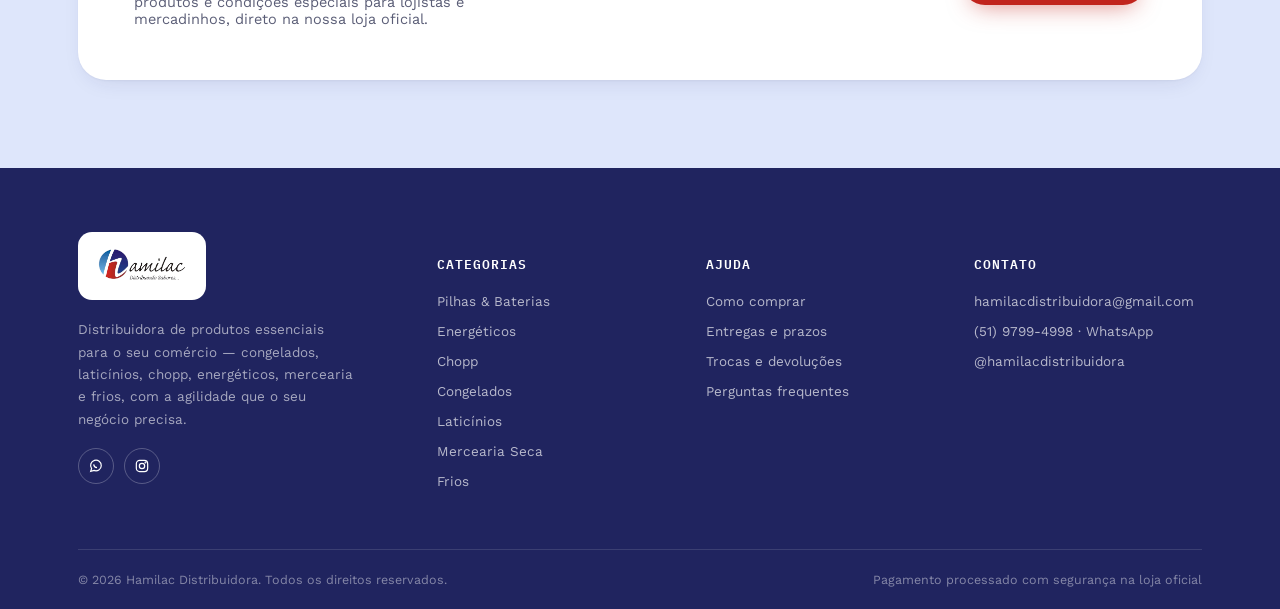
==== commit 9f93daa0: "mais azul" ====
--- a/index.html
+++ b/index.html
@@ -120,13 +120,12 @@
       <div class="news">
         <div>
           <h2>Quer preços de atacado?</h2>
-          <p>Cadastre-se e receba nossa tabela completa, com condições especiais para lojistas e mercadinhos.</p>
+          <p>Acesse o catálogo completo, com mais de 145 produtos e condições especiais para lojistas e mercadinhos, direto na nossa loja oficial.</p>
         </div>
-        <form class="news-form" id="newsForm">
-          <input type="email" required placeholder="seu@email.com" id="newsEmail">
-          <button type="submit">Quero receber</button>
-          <span class="news-msg" id="newsMsg">Recebido! Nosso time comercial vai entrar em contato.</span>
-        </form>
+        <a href="#" target="_blank" rel="noopener" class="btn btn--primary js-store-link">
+          Ver loja oficial
+          <svg viewBox="0 0 24 24" fill="none" stroke="currentColor" stroke-width="2"><path d="M7.5 16.5 16.5 7.5"/><path d="M9.5 7.5h7v7"/></svg>
+        </a>
       </div>
     </div>
   </section>
--- a/styles.css
+++ b/styles.css
@@ -15,6 +15,8 @@
   --ink-faint:#8A8DA6;
   --paper:#FFFFFF;
   --paper-soft:#FBFBFE;
+  --page-bg:#DEE6FB;
+  --page-bg-deep:#CFDAF7;
   --line:#E8E8F1;
   --radius-s:10px;
   --radius-m:16px;
@@ -30,7 +32,7 @@
   margin:0;
   font-family:'Work Sans',system-ui,sans-serif;
   color:var(--ink);
-  background:var(--paper);
+  background:var(--page-bg);
   -webkit-font-smoothing:antialiased;
 }
 img{max-width:100%;display:block;}
@@ -85,9 +87,9 @@
   backdrop-filter:saturate(180%) blur(14px);
   border-bottom:1px solid var(--line);
 }
-.nav{display:flex;align-items:center;gap:20px;height:88px;}
+.nav{display:flex;align-items:center;gap:20px;height:96px;}
 .brand{display:flex;align-items:center;margin-right:auto;}
-.brand img{height:58px;width:auto;display:block;}
+.brand img{height:72px;width:auto;display:block;}
 .nav-links{display:flex;align-items:center;gap:24px;}
 .nav-links a{
   font-family:'Alex Brush','Sora',cursive;
@@ -177,7 +179,7 @@
 .section{padding:78px 0;}
 .section-head{max-width:600px;margin-bottom:44px;}
 .section-head h2{font-size:clamp(26px,3vw,36px);font-weight:800;letter-spacing:-.015em;margin-top:14px;color:var(--ink);}
-.section--tint{background:var(--paper-soft);}
+.section--tint{background:var(--page-bg-deep);}
 
 /* ---------- CATEGORIES ---------- */
 .cat-grid{display:grid;grid-template-columns:repeat(7,1fr);gap:14px;}
@@ -255,36 +257,24 @@
 /* ---------- NEWSLETTER ---------- */
 .news{
   border-radius:var(--radius-l);
-  background:linear-gradient(120deg,var(--blue-900) 0%, var(--blue-700) 46%, var(--red-600) 100%);
-  padding:52px 56px;color:#fff;
+  background:#fff;
+  box-shadow:var(--shadow-card);
+  padding:52px 56px;color:var(--ink);
   display:flex;align-items:center;justify-content:space-between;gap:40px;
-  position:relative;overflow:hidden;
-}
-.news::after{
-  content:"";position:absolute;right:-60px;top:-60px;width:260px;height:260px;border-radius:50%;
-  background:rgba(255,255,255,.08);
-}
-.news h2{font-size:clamp(22px,2.6vw,30px);font-weight:800;margin-bottom:10px;letter-spacing:-.01em;}
-.news p{color:rgba(255,255,255,.82);font-size:14.5px;max-width:380px;}
-.news-form{display:flex;gap:10px;flex:none;position:relative;z-index:1;}
-.news-form input{
-  width:250px;padding:14px 18px;border-radius:999px;border:none;outline:none;
-  font-family:'Work Sans';font-size:14px;
-}
-.news-form button{
-  background:#fff;color:var(--red-600);border:none;border-radius:999px;
-  padding:14px 24px;font-weight:700;font-size:14px;white-space:nowrap;
-  transition:transform .15s;
-}
-.news-form button:hover{transform:translateY(-2px);}
-.news-msg{position:absolute;bottom:-26px;left:0;font-size:12.5px;color:#fff;font-family:'IBM Plex Mono';opacity:0;transition:opacity .2s;}
-.news-msg.show{opacity:1;}
+  position:relative;overflow:hidden;flex-wrap:wrap;
+}
+.news h2{font-size:clamp(22px,2.6vw,30px);font-weight:800;margin-bottom:10px;letter-spacing:-.01em;color:var(--blue-900);}
+.news p{color:var(--ink-soft);font-size:14.5px;max-width:380px;}
+
 
 /* ---------- FOOTER ---------- */
 footer.site{background:var(--blue-900);color:rgba(255,255,255,.7);padding:64px 0 0;margin-top:10px;}
 .foot-grid{display:grid;grid-template-columns:1.4fr 1fr 1fr 1fr;gap:40px;padding-bottom:48px;border-bottom:1px solid rgba(255,255,255,.12);}
-.foot-brand{display:flex;align-items:center;margin-bottom:18px;}
-.foot-brand img{height:50px;width:auto;filter:brightness(0) invert(1);opacity:.95;}
+.foot-brand{
+  display:inline-flex;align-items:center;margin-bottom:18px;
+  background:#fff;border-radius:14px;padding:12px 18px;
+}
+.foot-brand img{height:44px;width:auto;}
 .foot-grid p{font-size:13.5px;line-height:1.65;max-width:280px;color:rgba(255,255,255,.6);}
 .foot-col h5{color:#fff;font-size:12.5px;font-weight:600;letter-spacing:.08em;text-transform:uppercase;font-family:'IBM Plex Mono';margin-bottom:16px;}
 .foot-col li{margin-bottom:11px;}
@@ -348,8 +338,8 @@
 @media(max-width:560px){
   .store-link{width:42px;height:42px;padding:0;justify-content:center;border-radius:50%;}
   .store-link-text{display:none;}
-  .brand img{height:44px;}
-  .nav{height:76px;}
+  .brand img{height:54px;}
+  .nav{height:82px;}
 }
 @media(max-width:640px){
   .wrap{padding:0 20px;}
@@ -357,8 +347,6 @@
   .prod-grid{grid-template-columns:repeat(2,1fr);}
   .value-grid{grid-template-columns:1fr;}
   .news{flex-direction:column;align-items:flex-start;padding:38px 26px;}
-  .news-form{flex-direction:column;width:100%;}
-  .news-form input{width:100%;}
   .foot-grid{grid-template-columns:1fr;}
   .section{padding:56px 0;}
   .hero{padding:44px 0 60px;}
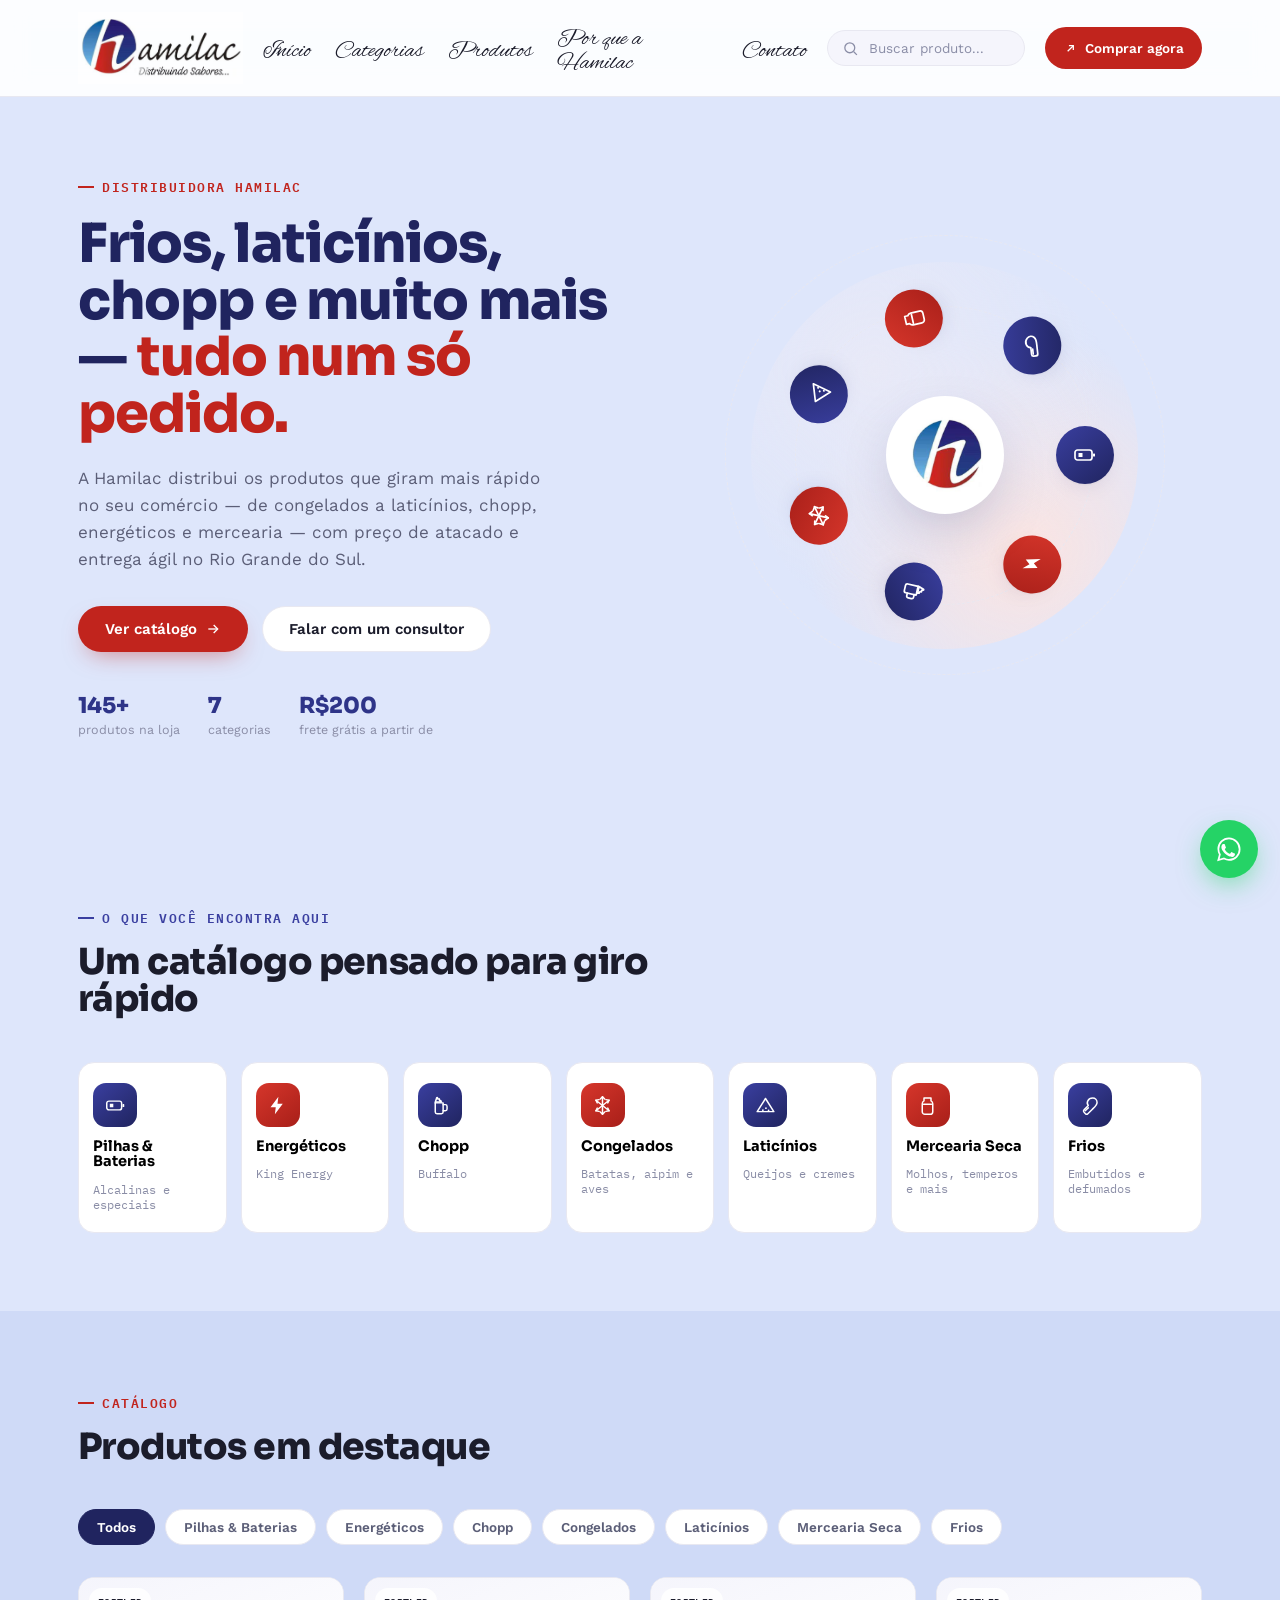
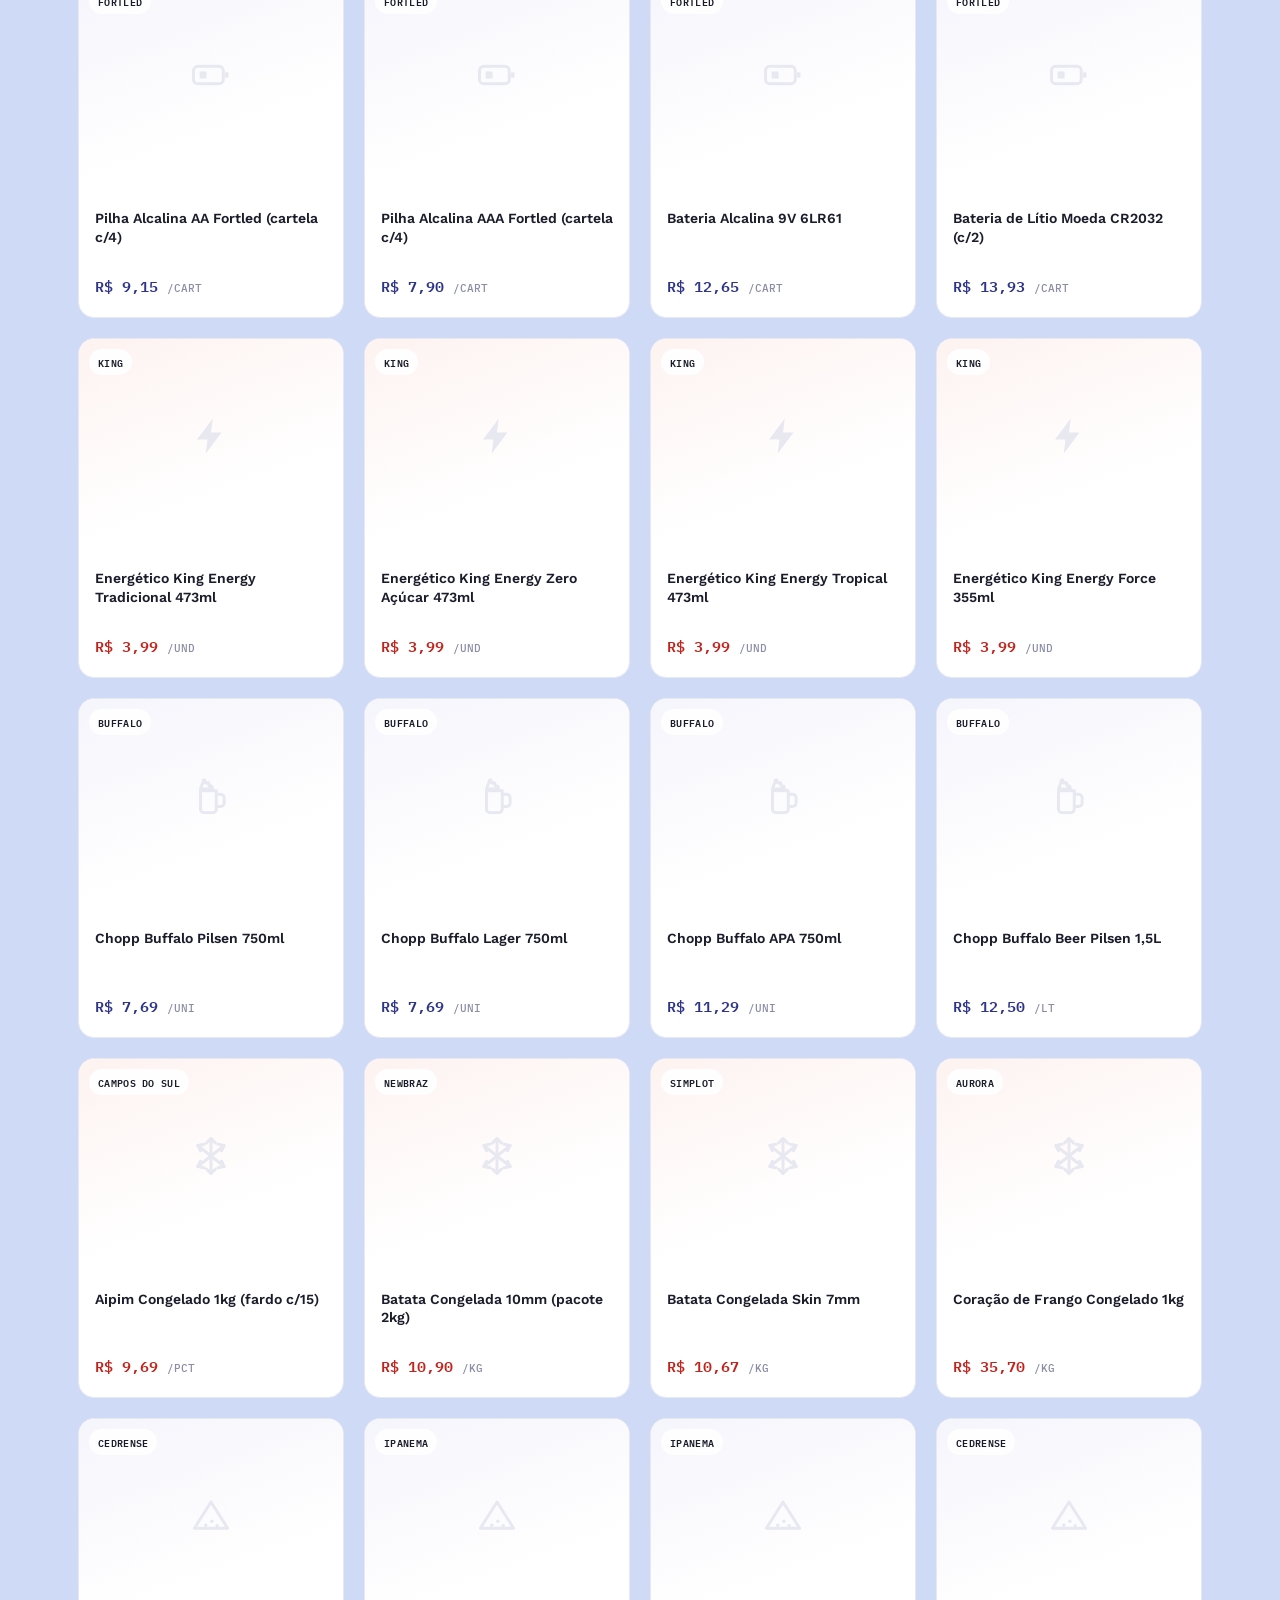
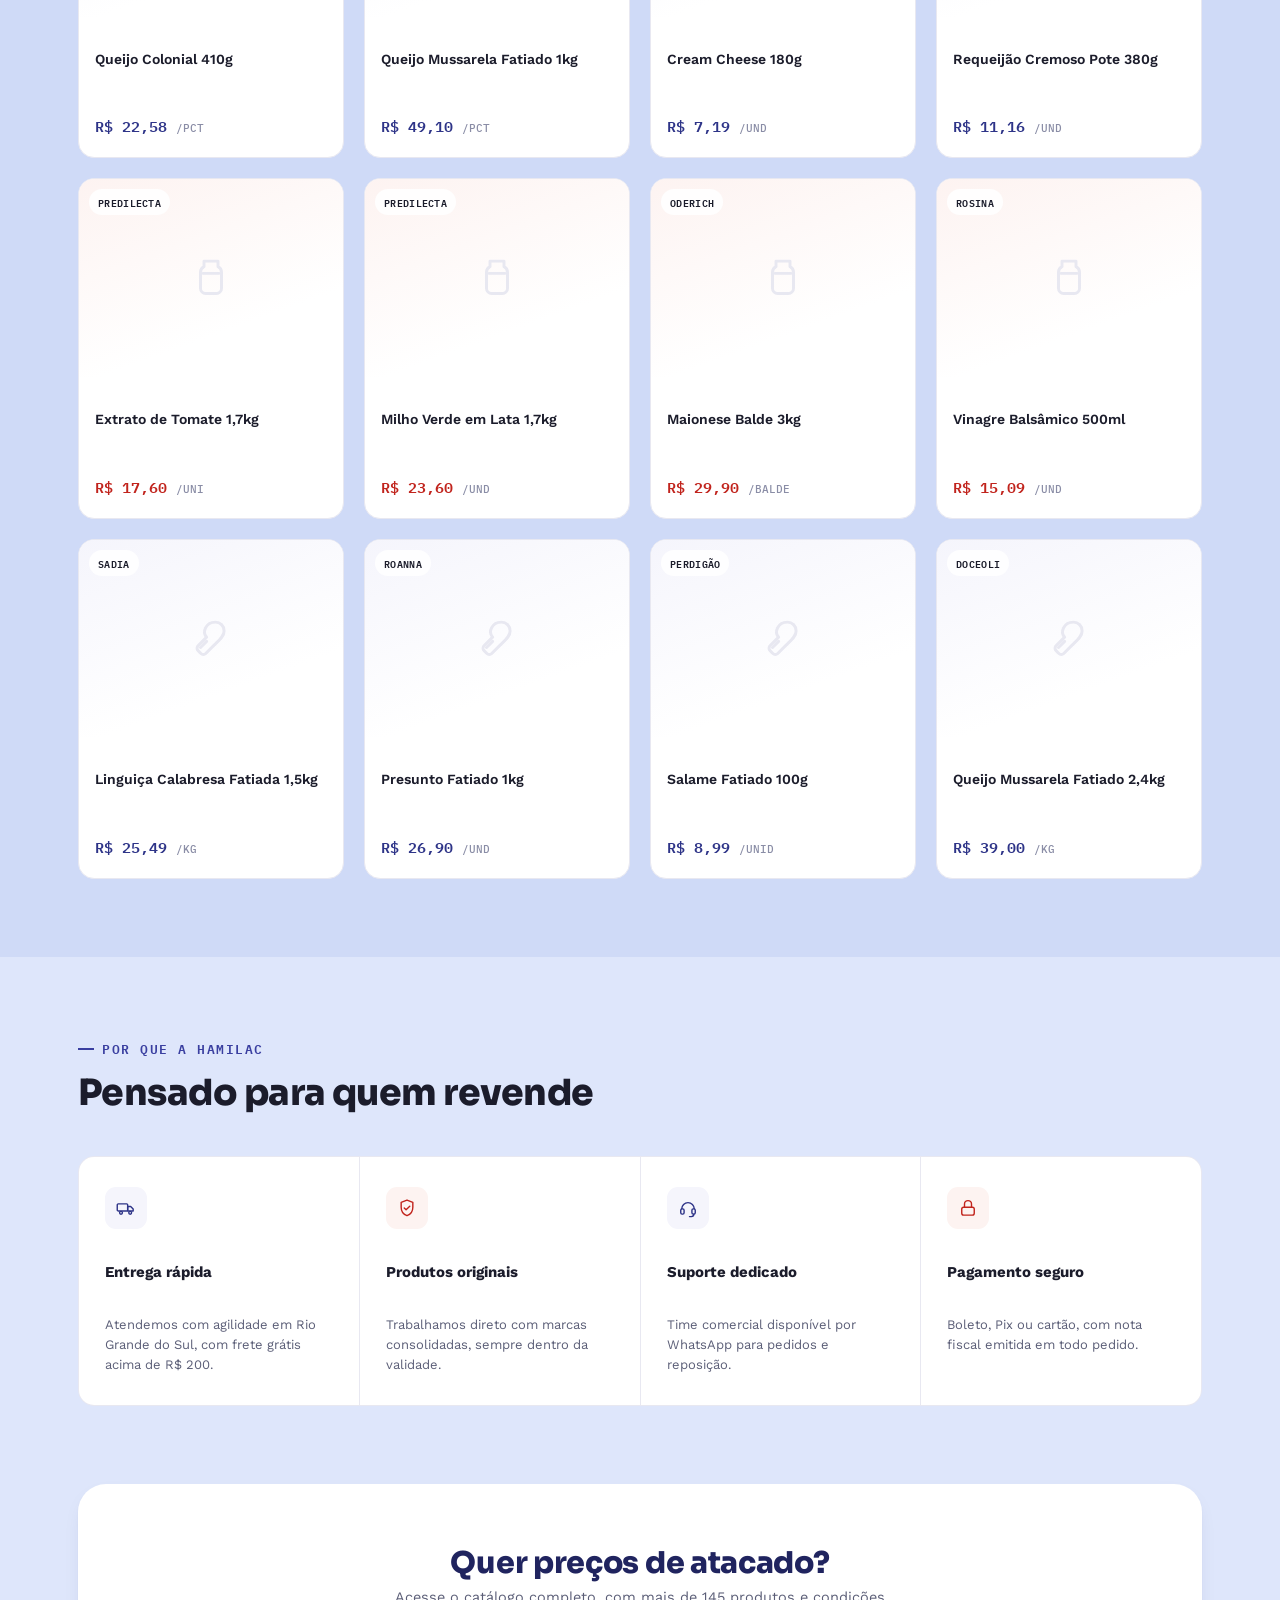
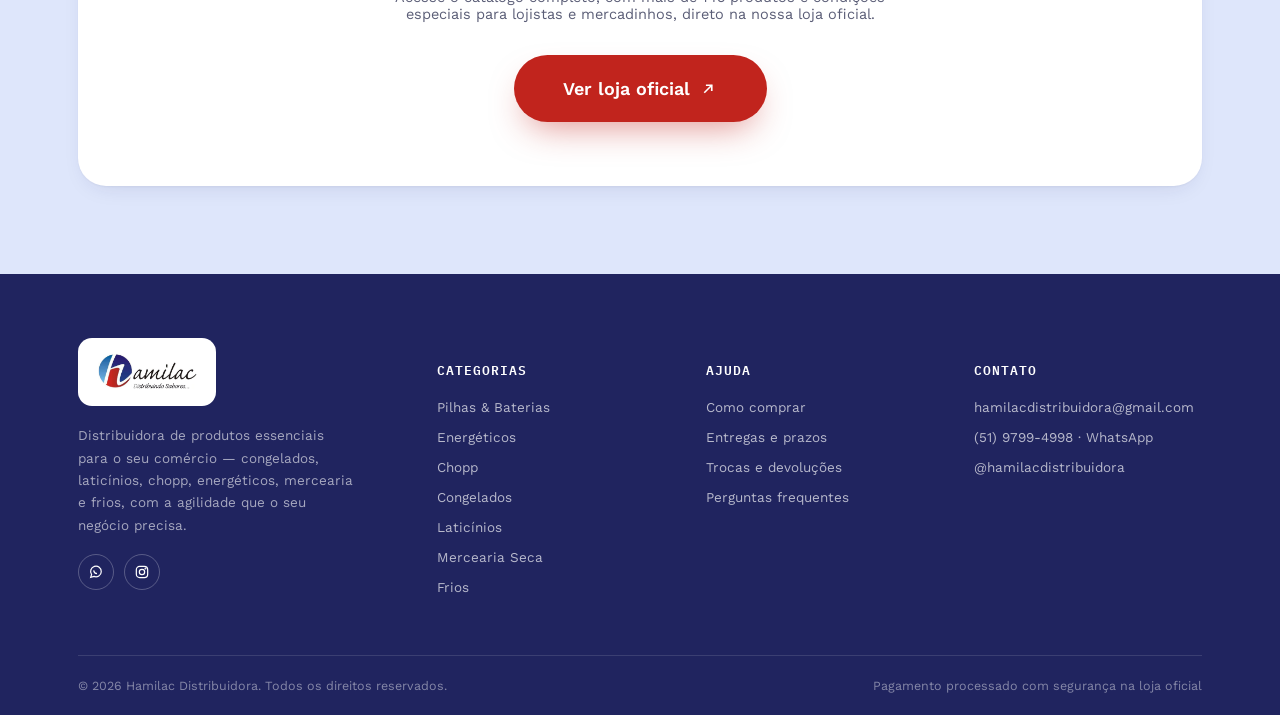
==== commit 7f5dfd76: "troquei o fundo dos logos e tamanho do botão" ====
--- a/index.html
+++ b/index.html
@@ -118,11 +118,11 @@
   <section class="section" style="padding-top:0;">
     <div class="wrap">
       <div class="news">
-        <div>
+        <div class="news-text">
           <h2>Quer preços de atacado?</h2>
           <p>Acesse o catálogo completo, com mais de 145 produtos e condições especiais para lojistas e mercadinhos, direto na nossa loja oficial.</p>
         </div>
-        <a href="#" target="_blank" rel="noopener" class="btn btn--primary js-store-link">
+        <a href="#" target="_blank" rel="noopener" class="btn btn--primary btn--xl js-store-link">
           Ver loja oficial
           <svg viewBox="0 0 24 24" fill="none" stroke="currentColor" stroke-width="2"><path d="M7.5 16.5 16.5 7.5"/><path d="M9.5 7.5h7v7"/></svg>
         </a>
--- a/styles.css
+++ b/styles.css
@@ -259,12 +259,16 @@
   border-radius:var(--radius-l);
   background:#fff;
   box-shadow:var(--shadow-card);
-  padding:52px 56px;color:var(--ink);
-  display:flex;align-items:center;justify-content:space-between;gap:40px;
-  position:relative;overflow:hidden;flex-wrap:wrap;
-}
+  padding:64px 40px;color:var(--ink);
+  display:flex;flex-direction:column;align-items:center;justify-content:center;gap:32px;
+  text-align:center;
+  position:relative;overflow:hidden;
+}
+.news-text{max-width:520px;}
 .news h2{font-size:clamp(22px,2.6vw,30px);font-weight:800;margin-bottom:10px;letter-spacing:-.01em;color:var(--blue-900);}
-.news p{color:var(--ink-soft);font-size:14.5px;max-width:380px;}
+.news p{color:var(--ink-soft);font-size:14.5px;}
+.btn--xl{padding:22px 48px;font-size:18px;border-radius:999px;box-shadow:0 16px 34px -12px rgba(193,36,29,.5);}
+.btn--xl svg{width:20px;height:20px;}
 
 
 /* ---------- FOOTER ---------- */
@@ -346,7 +350,8 @@
   .cat-grid{grid-template-columns:repeat(2,1fr);}
   .prod-grid{grid-template-columns:repeat(2,1fr);}
   .value-grid{grid-template-columns:1fr;}
-  .news{flex-direction:column;align-items:flex-start;padding:38px 26px;}
+  .news{padding:44px 24px;}
+  .btn--xl{width:100%;padding:20px 24px;font-size:16px;}
   .foot-grid{grid-template-columns:1fr;}
   .section{padding:56px 0;}
   .hero{padding:44px 0 60px;}
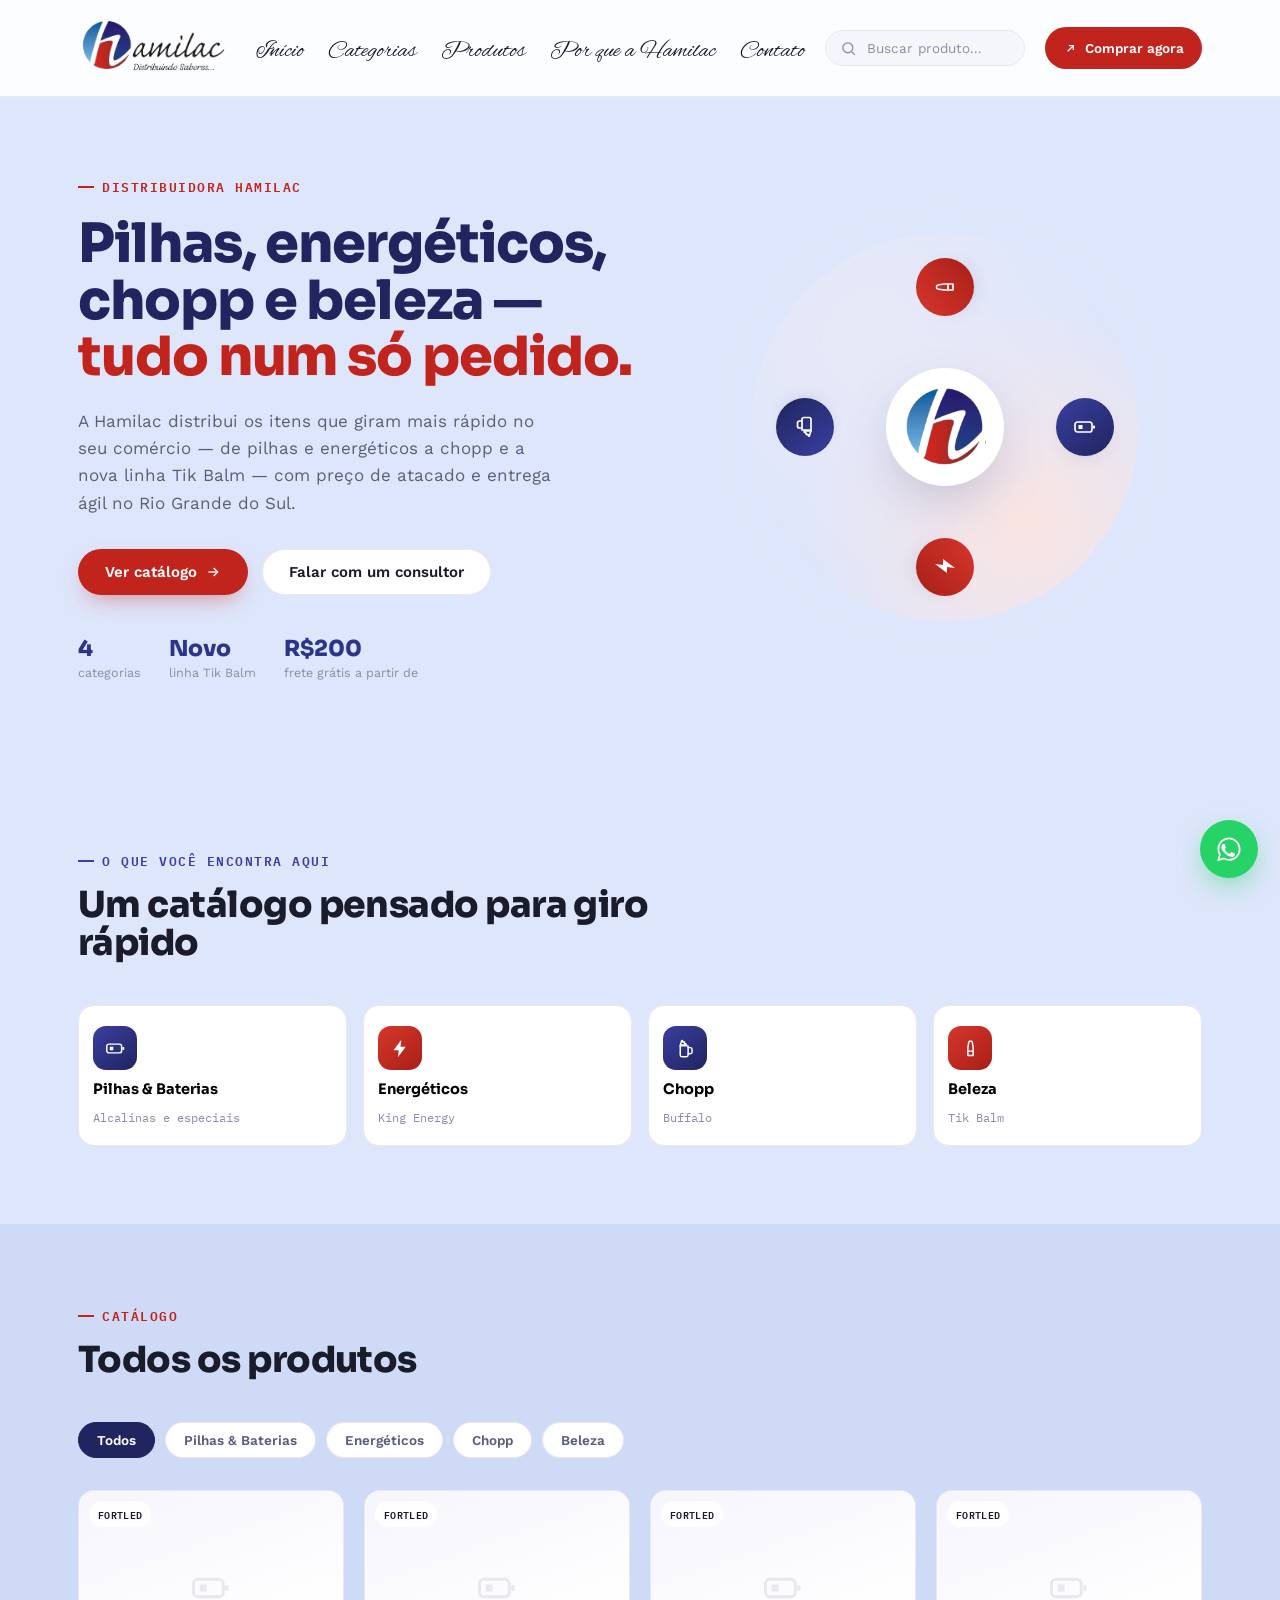
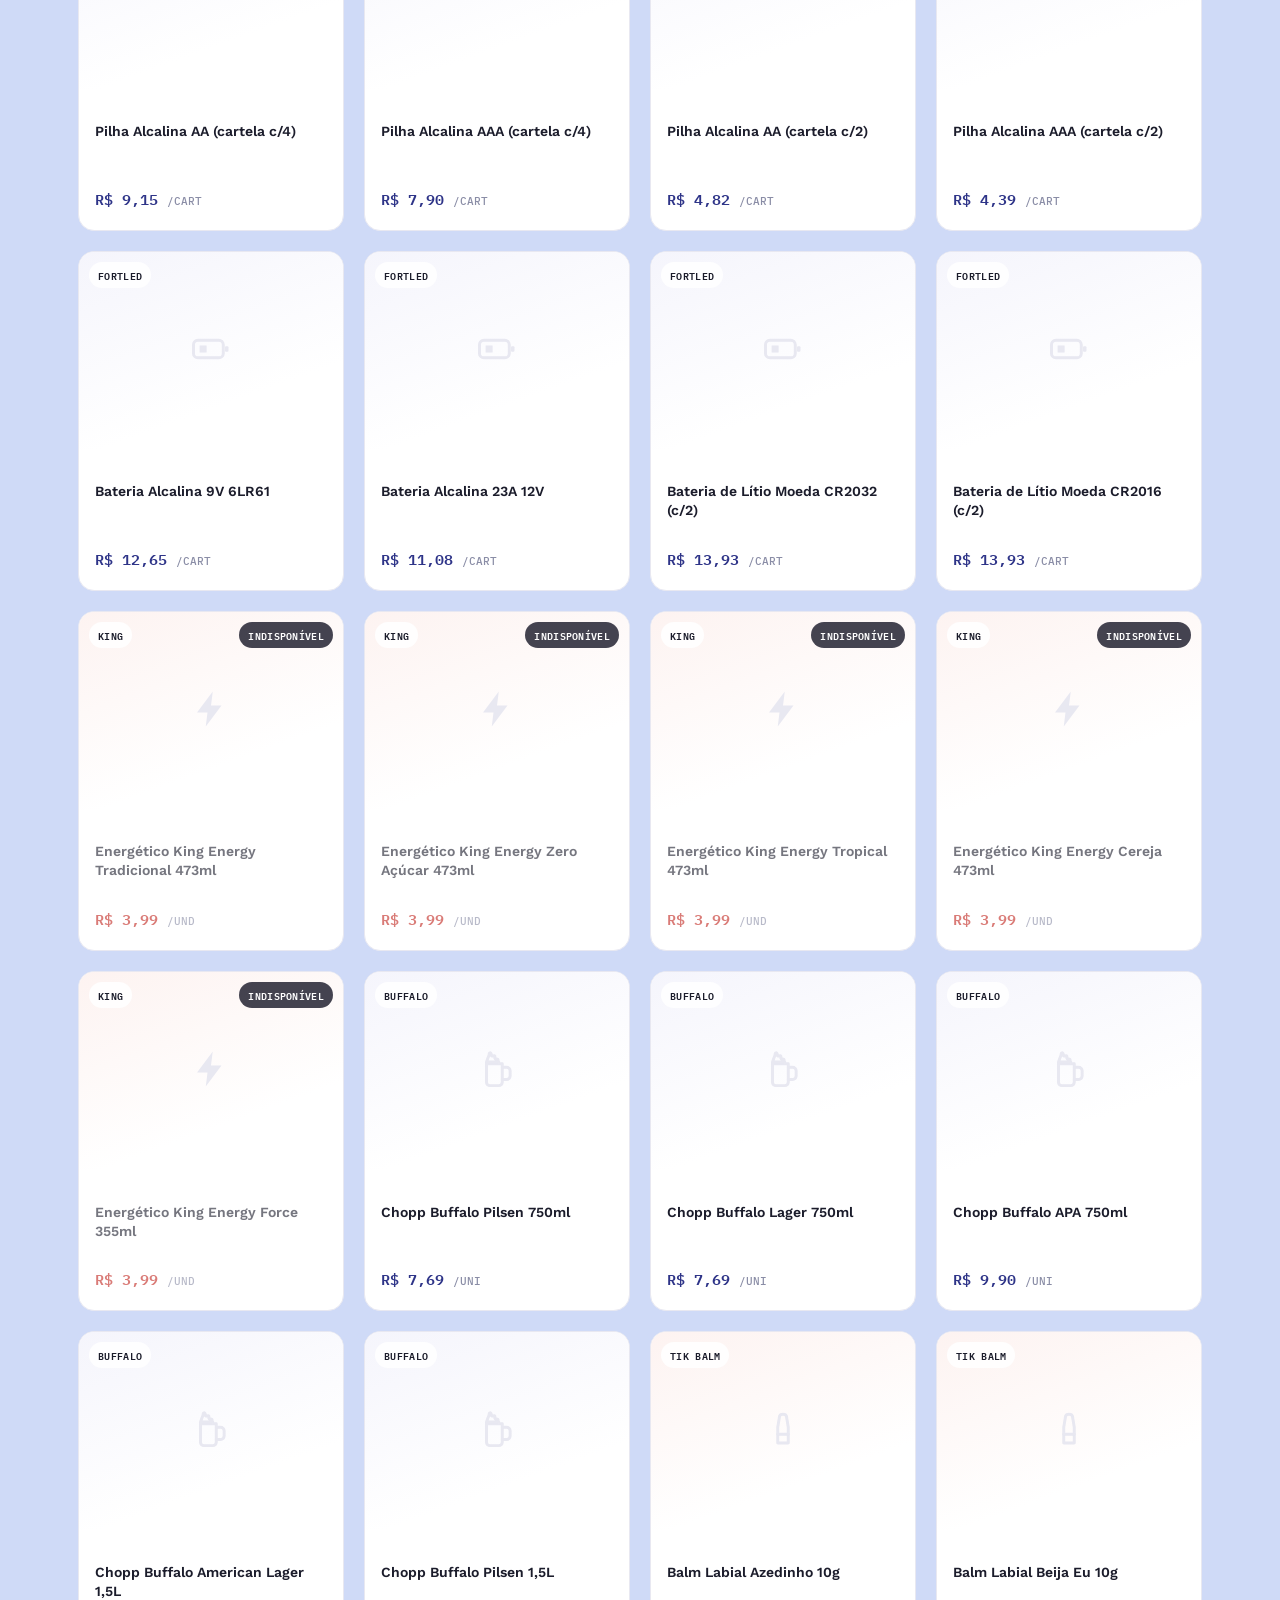
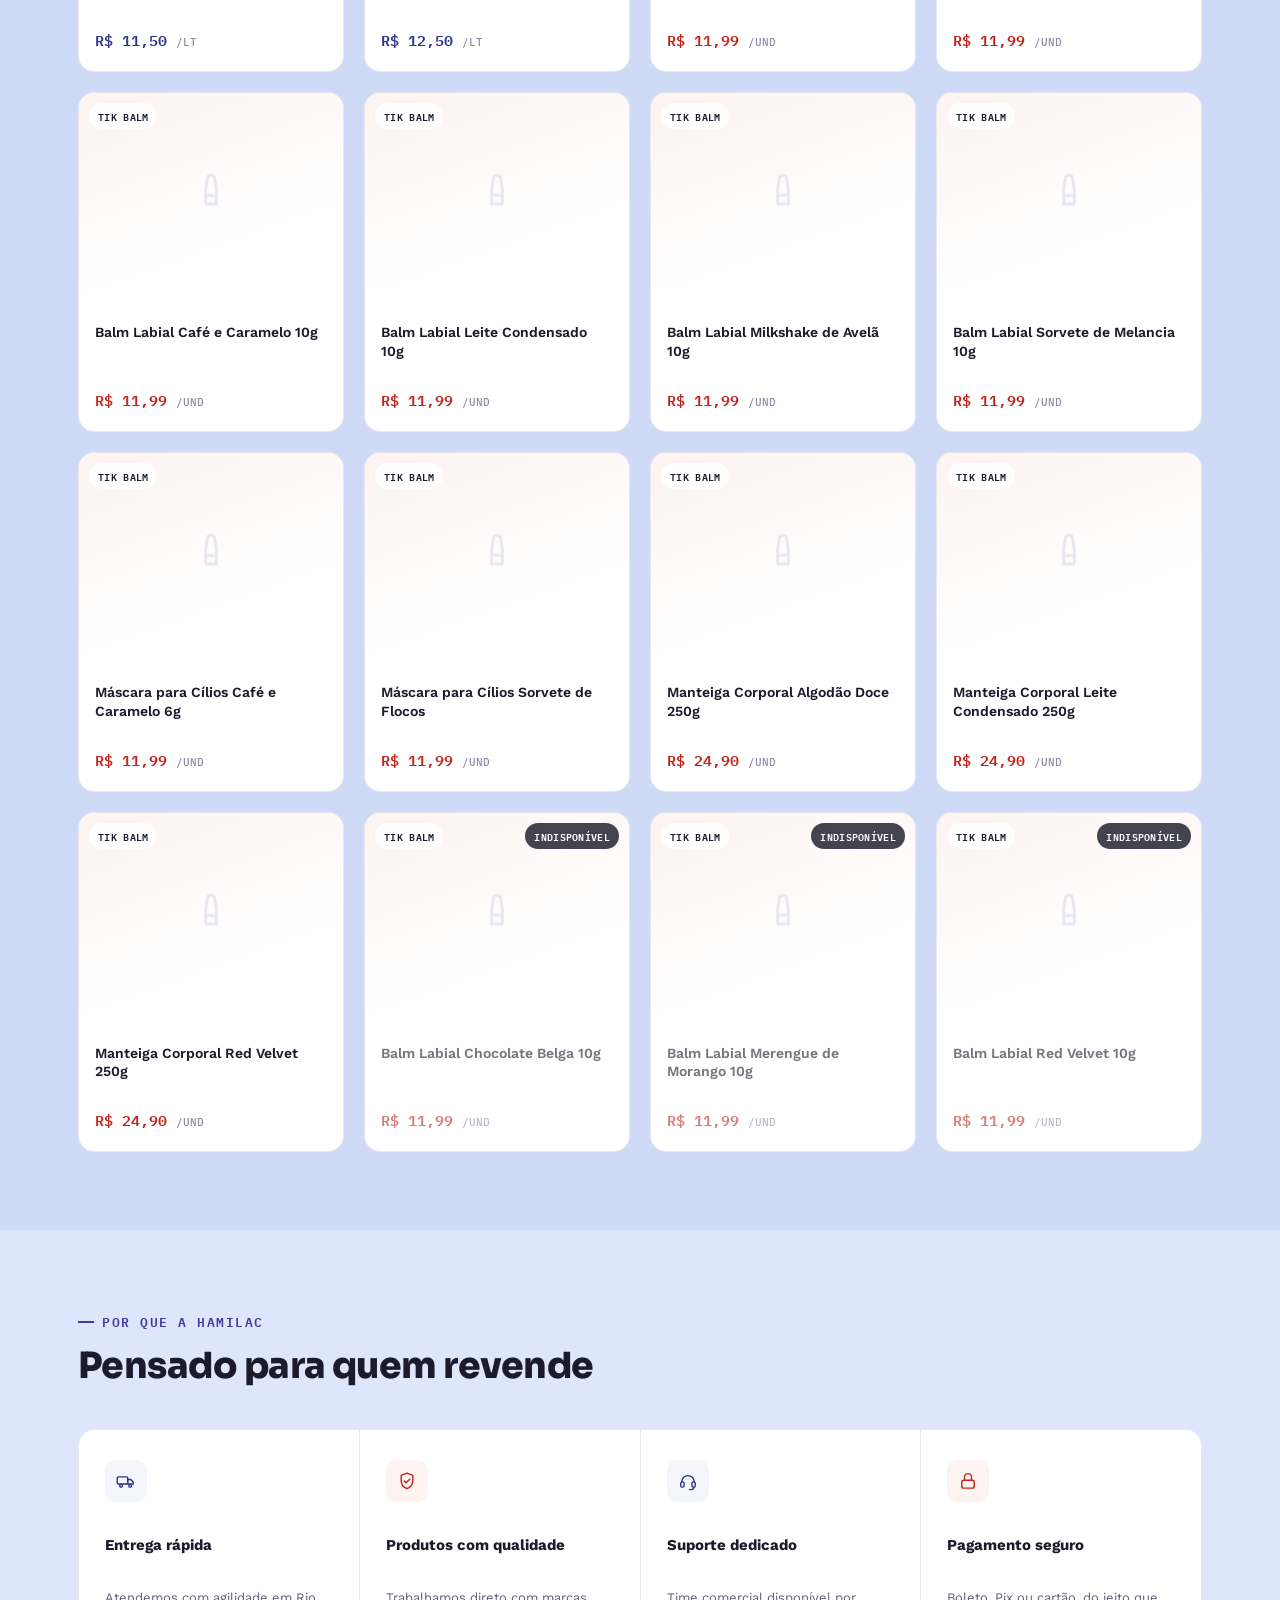
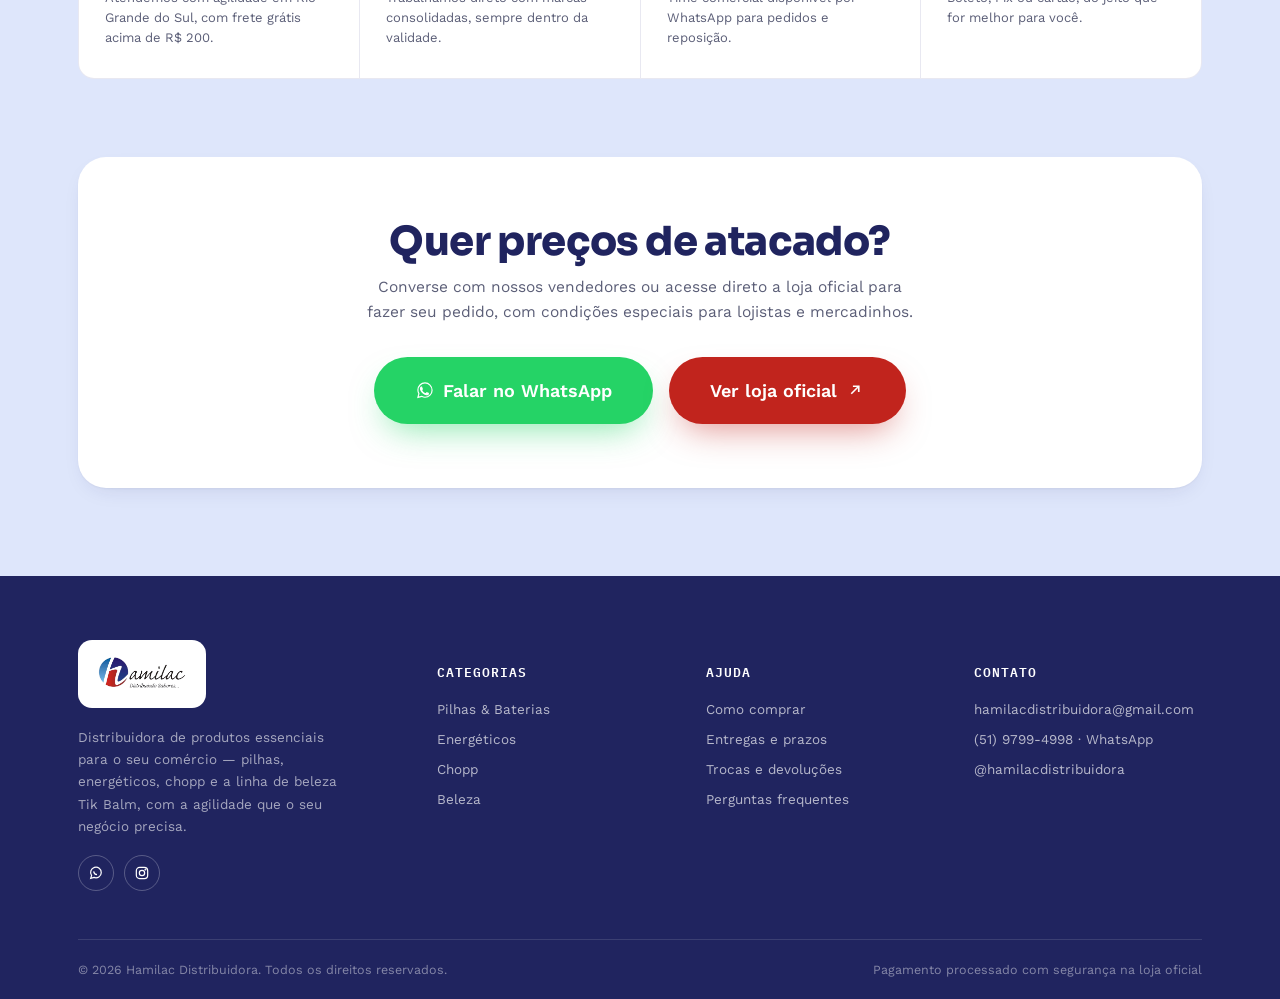
==== commit 278b79cd: "melhorias" ====
--- a/index.html
+++ b/index.html
@@ -4,7 +4,7 @@
 <meta charset="UTF-8">
 <meta name="viewport" content="width=device-width, initial-scale=1.0">
 <title>Hamilac — Distribuindo Sabores</title>
-<meta name="description" content="Hamilac — distribuidora de pilhas, energéticos, chopp, congelados, laticínios e mercearia. Conheça nosso catálogo e peça direto na loja oficial.">
+<meta name="description" content="Hamilac — distribuidora de pilhas, energéticos, chopp e a linha de beleza Tik Balm. Conheça nosso catálogo e peça direto na loja oficial.">
 <link rel="icon" href="assets/logo-icon.png" type="image/png">
 <link rel="preconnect" href="https://fonts.googleapis.com">
 <link rel="preconnect" href="https://fonts.gstatic.com" crossorigin>
@@ -59,8 +59,8 @@
     <div class="wrap">
       <div>
         <span class="eyebrow eyebrow--red">DISTRIBUIDORA HAMILAC</span>
-        <h1>Frios, laticínios, chopp e muito mais — <em>tudo num só pedido.</em></h1>
-        <p class="lede">A Hamilac distribui os produtos que giram mais rápido no seu comércio — de congelados a laticínios, chopp, energéticos e mercearia — com preço de atacado e entrega ágil no Rio Grande do Sul.</p>
+        <h1>Pilhas, energéticos, chopp e beleza — <em>tudo num só pedido.</em></h1>
+        <p class="lede">A Hamilac distribui os itens que giram mais rápido no seu comércio — de pilhas e energéticos a chopp e a nova linha Tik Balm — com preço de atacado e entrega ágil no Rio Grande do Sul.</p>
         <div class="hero-ctas">
           <a href="#produtos" class="btn btn--primary">
             Ver catálogo
@@ -69,8 +69,8 @@
           <a href="#contato" class="btn btn--ghost">Falar com um consultor</a>
         </div>
         <div class="hero-stats">
-          <div class="hero-stat"><b>145+</b><span>produtos na loja</span></div>
-          <div class="hero-stat"><b>7</b><span>categorias</span></div>
+          <div class="hero-stat"><b>4</b><span>categorias</span></div>
+          <div class="hero-stat"><b>Novo</b><span>linha Tik Balm</span></div>
           <div class="hero-stat"><b>R$200</b><span>frete grátis a partir de</span></div>
         </div>
       </div>
@@ -98,7 +98,7 @@
     <div class="wrap">
       <div class="section-head">
         <span class="eyebrow eyebrow--red">CATÁLOGO</span>
-        <h2>Produtos em destaque</h2>
+        <h2>Todos os produtos</h2>
       </div>
       <div class="filters" id="filters"></div>
       <div class="prod-grid" id="prodGrid"></div>
@@ -120,12 +120,18 @@
       <div class="news">
         <div class="news-text">
           <h2>Quer preços de atacado?</h2>
-          <p>Acesse o catálogo completo, com mais de 145 produtos e condições especiais para lojistas e mercadinhos, direto na nossa loja oficial.</p>
+          <p>Converse com nossos vendedores ou acesse direto a loja oficial para fazer seu pedido, com condições especiais para lojistas e mercadinhos.</p>
         </div>
-        <a href="#" target="_blank" rel="noopener" class="btn btn--primary btn--xl js-store-link">
-          Ver loja oficial
-          <svg viewBox="0 0 24 24" fill="none" stroke="currentColor" stroke-width="2"><path d="M7.5 16.5 16.5 7.5"/><path d="M9.5 7.5h7v7"/></svg>
-        </a>
+        <div class="news-ctas">
+          <a href="#" target="_blank" rel="noopener" class="btn btn--whatsapp btn--xl js-whatsapp-link">
+            <svg viewBox="0 0 24 24" fill="none"><path d="M8.7 8.4c-.2-.5-.4-.5-.6-.5h-.5c-.2 0-.5.1-.7.3-.3.3-1 .9-1 2.3 0 1.4 1 2.7 1.1 2.9.1.2 1.9 3 4.6 4.2 2.3.9 2.7.7 3.2.7.5 0 1.6-.6 1.8-1.3.2-.6.2-1.2.1-1.3-.1-.1-.2-.2-.5-.3-.3-.1-1.6-.8-1.8-.9-.2-.1-.4-.1-.6.1-.2.3-.7.9-.8 1-.2.2-.3.2-.6.1-.3-.1-1.1-.4-2.2-1.4-.8-.7-1.3-1.6-1.5-1.9-.1-.3 0-.4.1-.5l.4-.5c.1-.2.2-.3.3-.4.1-.2.1-.3 0-.5-.1-.1-.6-1.4-.8-1.9Z" fill="#fff"/><path d="M12 3.5C7.3 3.5 3.5 7.3 3.5 12c0 1.6.4 3.1 1.2 4.4l-1.2 4.4 4.5-1.2c1.3.7 2.7 1.1 4 1.1 4.7 0 8.5-3.8 8.5-8.5S16.7 3.5 12 3.5Z" fill="none" stroke="#fff" stroke-width="1.4"/></svg>
+            Falar no WhatsApp
+          </a>
+          <a href="#" target="_blank" rel="noopener" class="btn btn--primary btn--xl js-store-link">
+            Ver loja oficial
+            <svg viewBox="0 0 24 24" fill="none" stroke="currentColor" stroke-width="2"><path d="M7.5 16.5 16.5 7.5"/><path d="M9.5 7.5h7v7"/></svg>
+          </a>
+        </div>
       </div>
     </div>
   </section>
@@ -138,7 +144,7 @@
         <div class="foot-brand">
           <img src="assets/logo-full.png" alt="Hamilac — Distribuindo Sabores">
         </div>
-        <p>Distribuidora de produtos essenciais para o seu comércio — congelados, laticínios, chopp, energéticos, mercearia e frios, com a agilidade que o seu negócio precisa.</p>
+        <p>Distribuidora de produtos essenciais para o seu comércio — pilhas, energéticos, chopp e a linha de beleza Tik Balm, com a agilidade que o seu negócio precisa.</p>
         <div class="foot-social">
           <a href="#" target="_blank" rel="noopener" class="js-whatsapp-link" aria-label="WhatsApp"><svg viewBox="0 0 24 24" fill="none" stroke="currentColor" stroke-width="1.8"><path d="M4 20l1.4-4.2A8 8 0 1 1 9 18.6L4 20Z"/><path d="M8.5 9.5c.3 2.6 2.4 4.7 5 5"/></svg></a>
           <a href="https://www.instagram.com/hamilacdistribuidora/" target="_blank" rel="noopener" aria-label="Instagram"><svg viewBox="0 0 24 24" fill="none" stroke="currentColor" stroke-width="1.8"><rect x="3.5" y="3.5" width="17" height="17" rx="5"/><circle cx="12" cy="12" r="4"/><circle cx="17.2" cy="6.8" r=".6" fill="currentColor"/></svg></a>
--- a/styles.css
+++ b/styles.css
@@ -182,7 +182,7 @@
 .section--tint{background:var(--page-bg-deep);}
 
 /* ---------- CATEGORIES ---------- */
-.cat-grid{display:grid;grid-template-columns:repeat(7,1fr);gap:14px;}
+.cat-grid{display:grid;grid-template-columns:repeat(4,1fr);gap:16px;}
 .cat-card{
   border-radius:var(--radius-m);padding:20px 14px;
   display:flex;flex-direction:column;gap:12px;
@@ -218,6 +218,8 @@
   transition:transform .2s var(--ease), box-shadow .2s var(--ease);
 }
 .prod-card:hover{transform:translateY(-3px);box-shadow:var(--shadow-card);}
+.prod-card--unavailable .prod-tile-photo{filter:grayscale(60%);opacity:.55;}
+.prod-card--unavailable .prod-body{opacity:.6;}
 .prod-tile{
   aspect-ratio:4/3;position:relative;overflow:hidden;
   display:flex;align-items:center;justify-content:center;
@@ -236,6 +238,7 @@
   font-family:'IBM Plex Mono';font-size:10px;font-weight:600;letter-spacing:.03em;
   padding:4px 9px;border-radius:999px;text-transform:uppercase;
 }
+.prod-tile .tag--status{left:auto;right:10px;background:rgba(27,28,43,.82);color:#fff;}
 .prod-body{padding:14px 16px 18px;display:flex;flex-direction:column;gap:8px;flex:1;}
 .prod-body h4{font-size:14px;font-weight:600;line-height:1.35;min-height:38px;}
 .price{font-family:'IBM Plex Mono';font-weight:600;font-size:15px;margin-top:auto;}
@@ -264,11 +267,15 @@
   text-align:center;
   position:relative;overflow:hidden;
 }
-.news-text{max-width:520px;}
-.news h2{font-size:clamp(22px,2.6vw,30px);font-weight:800;margin-bottom:10px;letter-spacing:-.01em;color:var(--blue-900);}
-.news p{color:var(--ink-soft);font-size:14.5px;}
-.btn--xl{padding:22px 48px;font-size:18px;border-radius:999px;box-shadow:0 16px 34px -12px rgba(193,36,29,.5);}
+.news-text{max-width:560px;}
+.news h2{font-size:clamp(28px,3.4vw,40px);font-weight:800;margin-bottom:12px;letter-spacing:-.015em;color:var(--blue-900);}
+.news p{color:var(--ink-soft);font-size:15.5px;line-height:1.6;}
+.news-ctas{display:flex;gap:16px;flex-wrap:wrap;justify-content:center;}
+.btn--xl{padding:22px 40px;font-size:18px;border-radius:999px;}
 .btn--xl svg{width:20px;height:20px;}
+.btn--primary.btn--xl{box-shadow:0 16px 34px -12px rgba(193,36,29,.5);}
+.btn--whatsapp{background:#25D366;color:#fff;box-shadow:0 16px 34px -12px rgba(37,211,102,.55);}
+.btn--whatsapp:hover{background:#20BD5C;}
 
 
 /* ---------- FOOTER ---------- */
@@ -327,9 +334,6 @@
   *{animation-duration:0.001ms !important; animation-iteration-count:1 !important; transition-duration:0.001ms !important; scroll-behavior:auto !important;}
 }
 
-@media(max-width:1100px){
-  .cat-grid{grid-template-columns:repeat(4,1fr);}
-}
 @media(max-width:1020px){
   .prod-grid{grid-template-columns:repeat(3,1fr);}
   .value-grid{grid-template-columns:repeat(2,1fr);}
@@ -351,6 +355,7 @@
   .prod-grid{grid-template-columns:repeat(2,1fr);}
   .value-grid{grid-template-columns:1fr;}
   .news{padding:44px 24px;}
+  .news-ctas{flex-direction:column;width:100%;}
   .btn--xl{width:100%;padding:20px 24px;font-size:16px;}
   .foot-grid{grid-template-columns:1fr;}
   .section{padding:56px 0;}
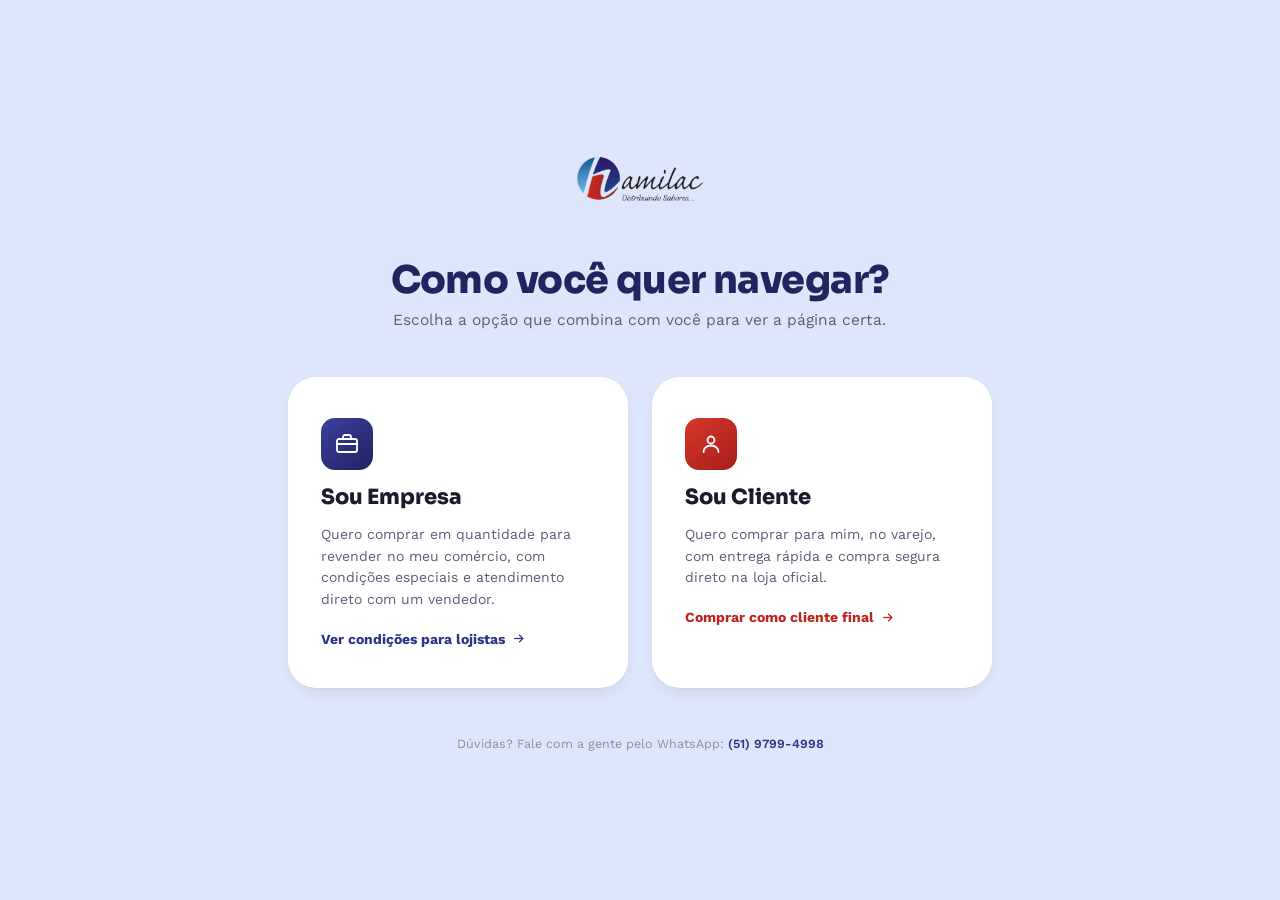
==== commit 35d3aaf1: "divisor de águas" ====
--- a/index.html
+++ b/index.html
@@ -4,188 +4,53 @@
 <meta charset="UTF-8">
 <meta name="viewport" content="width=device-width, initial-scale=1.0">
 <title>Hamilac — Distribuindo Sabores</title>
-<meta name="description" content="Hamilac — distribuidora de pilhas, energéticos, chopp e a linha de beleza Tik Balm. Conheça nosso catálogo e peça direto na loja oficial.">
-<link rel="icon" href="assets/logo-icon.png" type="image/png">
+<meta name="description" content="Hamilac. Escolha se você é lojista/comércio ou cliente final para ver a página certa para você.">
+<link rel="icon" href="assets/favicon.png" type="image/png">
 <link rel="preconnect" href="https://fonts.googleapis.com">
 <link rel="preconnect" href="https://fonts.gstatic.com" crossorigin>
-<link href="https://fonts.googleapis.com/css2?family=Alex+Brush&family=Sora:wght@500;600;700;800&family=Work+Sans:wght@400;500;600&family=IBM+Plex+Mono:wght@500;600&display=swap" rel="stylesheet">
+<link href="https://fonts.googleapis.com/css2?family=Sora:wght@500;600;700;800&family=Work+Sans:wght@400;500;600&family=IBM+Plex+Mono:wght@500;600&display=swap" rel="stylesheet">
 <link rel="stylesheet" href="styles.css">
 </head>
 <body>
 
-<header class="site">
-  <div class="wrap nav">
-    <a href="#inicio" class="brand">
-      <img src="assets/logo-full.png" alt="Hamilac — Distribuindo Sabores">
+<div class="gateway">
+  <div class="gateway-brand">
+    <img src="assets/logo-full.png" alt="Hamilac — Distribuindo Sabores">
+  </div>
+
+  <div class="gateway-head">
+    <h1>Como você quer navegar?</h1>
+    <p>Escolha a opção que combina com você para ver a página certa.</p>
+  </div>
+
+  <div class="gateway-options">
+    <a href="empresa.html" class="gateway-card gateway-card--empresa">
+      <span class="ic">
+        <svg viewBox="0 0 24 24" fill="none" stroke="currentColor" stroke-width="1.8" stroke-linecap="round" stroke-linejoin="round"><rect x="2" y="7" width="20" height="13" rx="2"/><path d="M8 7V5a2 2 0 0 1 2-2h4a2 2 0 0 1 2 2v2"/><line x1="2" y1="12" x2="22" y2="12"/></svg>
+      </span>
+      <h2>Sou Empresa</h2>
+      <p>Quero comprar em quantidade para revender no meu comércio, com condições especiais e atendimento direto com um vendedor.</p>
+      <span class="go">
+        Ver condições para lojistas
+        <svg viewBox="0 0 24 24" fill="none" stroke="currentColor" stroke-width="2"><line x1="5" y1="12" x2="19" y2="12"/><path d="M13 6l6 6-6 6"/></svg>
+      </span>
     </a>
-    <nav class="nav-links" aria-label="Navegação principal">
-      <a href="#inicio">Início</a>
-      <a href="#categorias">Categorias</a>
-      <a href="#produtos">Produtos</a>
-      <a href="#vantagens">Por que a Hamilac</a>
-      <a href="#contato">Contato</a>
-    </nav>
-    <label class="nav-search">
-      <svg viewBox="0 0 24 24" fill="none" stroke="currentColor" stroke-width="1.8"><circle cx="11" cy="11" r="7"/><line x1="21" y1="21" x2="16.6" y2="16.6"/></svg>
-      <input id="searchInput" type="text" placeholder="Buscar produto...">
-    </label>
-    <a href="#" target="_blank" rel="noopener" class="store-link js-store-link" title="Comprar na loja oficial">
-      <svg viewBox="0 0 24 24" fill="none" stroke="currentColor" stroke-width="2"><path d="M7.5 16.5 16.5 7.5"/><path d="M9.5 7.5h7v7"/></svg>
-      <span class="store-link-text">Comprar agora</span>
+
+    <a href="cliente.html" class="gateway-card gateway-card--cliente">
+      <span class="ic">
+        <svg viewBox="0 0 24 24" fill="none" stroke="currentColor" stroke-width="1.8" stroke-linecap="round" stroke-linejoin="round"><circle cx="12" cy="8" r="3.5"/><path d="M4.5 20c0-4 3.5-6.5 7.5-6.5s7.5 2.5 7.5 6.5"/></svg>
+      </span>
+      <h2>Sou Cliente</h2>
+      <p>Quero comprar para mim, no varejo, com entrega rápida e compra segura direto na loja oficial.</p>
+      <span class="go">
+        Comprar como cliente final
+        <svg viewBox="0 0 24 24" fill="none" stroke="currentColor" stroke-width="2"><line x1="5" y1="12" x2="19" y2="12"/><path d="M13 6l6 6-6 6"/></svg>
+      </span>
     </a>
-    <button class="icon-btn menu-toggle" id="menuBtn" aria-label="Abrir menu">
-      <svg viewBox="0 0 24 24" fill="none" stroke="currentColor" stroke-width="1.8"><line x1="3" y1="6" x2="21" y2="6"/><line x1="3" y1="12" x2="21" y2="12"/><line x1="3" y1="18" x2="21" y2="18"/></svg>
-    </button>
   </div>
-</header>
 
-<div class="mobile-panel" id="mobilePanel">
-  <div class="top">
-    <span style="font-family:'Sora';font-weight:800;font-size:19px;">Menu</span>
-    <button class="icon-btn" id="mobileClose" aria-label="Fechar menu">
-      <svg viewBox="0 0 24 24" fill="none" stroke="currentColor" stroke-width="1.8"><line x1="5" y1="5" x2="19" y2="19"/><line x1="19" y1="5" x2="5" y2="19"/></svg>
-    </button>
-  </div>
-  <a href="#inicio">Início</a>
-  <a href="#categorias">Categorias</a>
-  <a href="#produtos">Produtos</a>
-  <a href="#vantagens">Por que a Hamilac</a>
-  <a href="#contato">Contato</a>
-  <a href="#" target="_blank" rel="noopener" class="js-store-link btn btn--primary" style="margin-top:20px;">Comprar na loja oficial</a>
+  <p class="gateway-foot">Dúvidas? Fale com a gente pelo WhatsApp: <a href="https://api.whatsapp.com/send?phone=555197994998" target="_blank" rel="noopener">(51) 9799-4998</a></p>
 </div>
 
-<main>
-  <section class="hero" id="inicio">
-    <div class="wrap">
-      <div>
-        <span class="eyebrow eyebrow--red">DISTRIBUIDORA HAMILAC</span>
-        <h1>Pilhas, energéticos, chopp e beleza — <em>tudo num só pedido.</em></h1>
-        <p class="lede">A Hamilac distribui os itens que giram mais rápido no seu comércio — de pilhas e energéticos a chopp e a nova linha Tik Balm — com preço de atacado e entrega ágil no Rio Grande do Sul.</p>
-        <div class="hero-ctas">
-          <a href="#produtos" class="btn btn--primary">
-            Ver catálogo
-            <svg viewBox="0 0 24 24" fill="none" stroke="currentColor" stroke-width="2"><line x1="5" y1="12" x2="19" y2="12"/><path d="M13 6l6 6-6 6"/></svg>
-          </a>
-          <a href="#contato" class="btn btn--ghost">Falar com um consultor</a>
-        </div>
-        <div class="hero-stats">
-          <div class="hero-stat"><b>4</b><span>categorias</span></div>
-          <div class="hero-stat"><b>Novo</b><span>linha Tik Balm</span></div>
-          <div class="hero-stat"><b>R$200</b><span>frete grátis a partir de</span></div>
-        </div>
-      </div>
-      <div class="orbit-wrap" aria-hidden="true">
-        <div class="orbit-bg"></div>
-        <div class="orbit-ring"></div>
-        <div class="orbit-ring orbit-ring--in"></div>
-        <div id="orbitItems"></div>
-        <div class="orbit-center"><img src="assets/logo-icon.png" alt=""></div>
-      </div>
-    </div>
-  </section>
-
-  <section class="section" id="categorias">
-    <div class="wrap">
-      <div class="section-head">
-        <span class="eyebrow eyebrow--blue">O QUE VOCÊ ENCONTRA AQUI</span>
-        <h2>Um catálogo pensado para giro rápido</h2>
-      </div>
-      <div class="cat-grid" id="catGrid"></div>
-    </div>
-  </section>
-
-  <section class="section section--tint" id="produtos">
-    <div class="wrap">
-      <div class="section-head">
-        <span class="eyebrow eyebrow--red">CATÁLOGO</span>
-        <h2>Todos os produtos</h2>
-      </div>
-      <div class="filters" id="filters"></div>
-      <div class="prod-grid" id="prodGrid"></div>
-    </div>
-  </section>
-
-  <section class="section" id="vantagens">
-    <div class="wrap">
-      <div class="section-head">
-        <span class="eyebrow eyebrow--blue">POR QUE A HAMILAC</span>
-        <h2>Pensado para quem revende</h2>
-      </div>
-      <div class="value-grid" id="valueGrid"></div>
-    </div>
-  </section>
-
-  <section class="section" style="padding-top:0;">
-    <div class="wrap">
-      <div class="news">
-        <div class="news-text">
-          <h2>Quer preços de atacado?</h2>
-          <p>Converse com nossos vendedores ou acesse direto a loja oficial para fazer seu pedido, com condições especiais para lojistas e mercadinhos.</p>
-        </div>
-        <div class="news-ctas">
-          <a href="#" target="_blank" rel="noopener" class="btn btn--whatsapp btn--xl js-whatsapp-link">
-            <svg viewBox="0 0 24 24" fill="none"><path d="M8.7 8.4c-.2-.5-.4-.5-.6-.5h-.5c-.2 0-.5.1-.7.3-.3.3-1 .9-1 2.3 0 1.4 1 2.7 1.1 2.9.1.2 1.9 3 4.6 4.2 2.3.9 2.7.7 3.2.7.5 0 1.6-.6 1.8-1.3.2-.6.2-1.2.1-1.3-.1-.1-.2-.2-.5-.3-.3-.1-1.6-.8-1.8-.9-.2-.1-.4-.1-.6.1-.2.3-.7.9-.8 1-.2.2-.3.2-.6.1-.3-.1-1.1-.4-2.2-1.4-.8-.7-1.3-1.6-1.5-1.9-.1-.3 0-.4.1-.5l.4-.5c.1-.2.2-.3.3-.4.1-.2.1-.3 0-.5-.1-.1-.6-1.4-.8-1.9Z" fill="#fff"/><path d="M12 3.5C7.3 3.5 3.5 7.3 3.5 12c0 1.6.4 3.1 1.2 4.4l-1.2 4.4 4.5-1.2c1.3.7 2.7 1.1 4 1.1 4.7 0 8.5-3.8 8.5-8.5S16.7 3.5 12 3.5Z" fill="none" stroke="#fff" stroke-width="1.4"/></svg>
-            Falar no WhatsApp
-          </a>
-          <a href="#" target="_blank" rel="noopener" class="btn btn--primary btn--xl js-store-link">
-            Ver loja oficial
-            <svg viewBox="0 0 24 24" fill="none" stroke="currentColor" stroke-width="2"><path d="M7.5 16.5 16.5 7.5"/><path d="M9.5 7.5h7v7"/></svg>
-          </a>
-        </div>
-      </div>
-    </div>
-  </section>
-</main>
-
-<footer class="site" id="contato">
-  <div class="wrap">
-    <div class="foot-grid">
-      <div>
-        <div class="foot-brand">
-          <img src="assets/logo-full.png" alt="Hamilac — Distribuindo Sabores">
-        </div>
-        <p>Distribuidora de produtos essenciais para o seu comércio — pilhas, energéticos, chopp e a linha de beleza Tik Balm, com a agilidade que o seu negócio precisa.</p>
-        <div class="foot-social">
-          <a href="#" target="_blank" rel="noopener" class="js-whatsapp-link" aria-label="WhatsApp"><svg viewBox="0 0 24 24" fill="none" stroke="currentColor" stroke-width="1.8"><path d="M4 20l1.4-4.2A8 8 0 1 1 9 18.6L4 20Z"/><path d="M8.5 9.5c.3 2.6 2.4 4.7 5 5"/></svg></a>
-          <a href="https://www.instagram.com/hamilacdistribuidora/" target="_blank" rel="noopener" aria-label="Instagram"><svg viewBox="0 0 24 24" fill="none" stroke="currentColor" stroke-width="1.8"><rect x="3.5" y="3.5" width="17" height="17" rx="5"/><circle cx="12" cy="12" r="4"/><circle cx="17.2" cy="6.8" r=".6" fill="currentColor"/></svg></a>
-        </div>
-      </div>
-      <div class="foot-col">
-        <h5>Categorias</h5>
-        <ul id="footCats"></ul>
-      </div>
-      <div class="foot-col">
-        <h5>Ajuda</h5>
-        <ul>
-          <li><a href="#">Como comprar</a></li>
-          <li><a href="#">Entregas e prazos</a></li>
-          <li><a href="#">Trocas e devoluções</a></li>
-          <li><a href="#">Perguntas frequentes</a></li>
-        </ul>
-      </div>
-      <div class="foot-col">
-        <h5>Contato</h5>
-        <ul>
-          <li><a href="mailto:hamilacdistribuidora@gmail.com">hamilacdistribuidora@gmail.com</a></li>
-          <li><a href="#" target="_blank" rel="noopener" class="js-whatsapp-link">(51) 9799-4998 · WhatsApp</a></li>
-          <li><a href="https://www.instagram.com/hamilacdistribuidora/" target="_blank" rel="noopener">@hamilacdistribuidora</a></li>
-        </ul>
-      </div>
-    </div>
-    <div class="foot-bottom">
-      <span>© 2026 Hamilac Distribuidora. Todos os direitos reservados.</span>
-      <span>Pagamento processado com segurança na loja oficial</span>
-    </div>
-  </div>
-</footer>
-
-<a href="#" target="_blank" rel="noopener" class="wa-float js-whatsapp-link" aria-label="Falar no WhatsApp">
-  <svg viewBox="0 0 24 24" fill="none">
-    <path d="M8.7 8.4c-.2-.5-.4-.5-.6-.5h-.5c-.2 0-.5.1-.7.3-.3.3-1 .9-1 2.3 0 1.4 1 2.7 1.1 2.9.1.2 1.9 3 4.6 4.2 2.3.9 2.7.7 3.2.7.5 0 1.6-.6 1.8-1.3.2-.6.2-1.2.1-1.3-.1-.1-.2-.2-.5-.3-.3-.1-1.6-.8-1.8-.9-.2-.1-.4-.1-.6.1-.2.3-.7.9-.8 1-.2.2-.3.2-.6.1-.3-.1-1.1-.4-2.2-1.4-.8-.7-1.3-1.6-1.5-1.9-.1-.3 0-.4.1-.5l.4-.5c.1-.2.2-.3.3-.4.1-.2.1-.3 0-.5-.1-.1-.6-1.4-.8-1.9Z" fill="#fff"/>
-    <path d="M12 3.5C7.3 3.5 3.5 7.3 3.5 12c0 1.6.4 3.1 1.2 4.4l-1.2 4.4 4.5-1.2c1.3.7 2.7 1.1 4 1.1 4.7 0 8.5-3.8 8.5-8.5S16.7 3.5 12 3.5Z" fill="none" stroke="#fff" stroke-width="1.4"/>
-  </svg>
-</a>
-
-<script src="script.js" defer></script>
 </body>
 </html>
--- a/styles.css
+++ b/styles.css
@@ -130,6 +130,15 @@
 }
 .store-link:hover{background:var(--red-700);transform:translateY(-1px);}
 .store-link svg{width:15px;height:15px;flex:none;}
+.store-link--wa{background:#25D366;}
+.store-link--wa:hover{background:#20BD5C;}
+
+.cross-link{
+  font-size:13px;font-weight:600;color:var(--ink-soft);
+  white-space:nowrap;padding:8px 4px;border-bottom:1.5px dashed var(--line);
+  transition:color .15s, border-color .15s;flex:none;
+}
+.cross-link:hover{color:var(--blue-700);border-color:var(--blue-500);}
 
 /* ---------- HERO ---------- */
 .hero{padding:76px 0 88px;overflow:hidden;position:relative;}
@@ -218,8 +227,6 @@
   transition:transform .2s var(--ease), box-shadow .2s var(--ease);
 }
 .prod-card:hover{transform:translateY(-3px);box-shadow:var(--shadow-card);}
-.prod-card--unavailable .prod-tile-photo{filter:grayscale(60%);opacity:.55;}
-.prod-card--unavailable .prod-body{opacity:.6;}
 .prod-tile{
   aspect-ratio:4/3;position:relative;overflow:hidden;
   display:flex;align-items:center;justify-content:center;
@@ -238,7 +245,7 @@
   font-family:'IBM Plex Mono';font-size:10px;font-weight:600;letter-spacing:.03em;
   padding:4px 9px;border-radius:999px;text-transform:uppercase;
 }
-.prod-tile .tag--status{left:auto;right:10px;background:rgba(27,28,43,.82);color:#fff;}
+
 .prod-body{padding:14px 16px 18px;display:flex;flex-direction:column;gap:8px;flex:1;}
 .prod-body h4{font-size:14px;font-weight:600;line-height:1.35;min-height:38px;}
 .price{font-family:'IBM Plex Mono';font-weight:600;font-size:15px;margin-top:auto;}
@@ -339,7 +346,7 @@
   .value-grid{grid-template-columns:repeat(2,1fr);}
   .hero .wrap{grid-template-columns:1fr;}
   .orbit-wrap{max-width:360px;}
-  .nav-links,.nav-search{display:none;}
+  .nav-links,.nav-search,.cross-link{display:none;}
   .menu-toggle{display:flex;}
   .foot-grid{grid-template-columns:1fr 1fr;row-gap:36px;}
 }
@@ -348,6 +355,47 @@
   .store-link-text{display:none;}
   .brand img{height:54px;}
   .nav{height:82px;}
+}
+/* ---------- GATEWAY (index.html) ---------- */
+.gateway{
+  min-height:100vh;display:flex;flex-direction:column;align-items:center;justify-content:center;
+  padding:48px 24px;text-align:center;gap:48px;
+}
+.gateway-brand img{height:64px;width:auto;margin:0 auto;}
+.gateway-head h1{font-size:clamp(26px,3.4vw,38px);font-weight:800;color:var(--blue-900);letter-spacing:-.015em;margin-bottom:10px;}
+.gateway-head p{font-size:15.5px;color:var(--ink-soft);}
+.gateway-options{display:flex;gap:24px;flex-wrap:wrap;justify-content:center;max-width:820px;}
+.gateway-card{
+  width:340px;max-width:100%;background:#fff;border-radius:var(--radius-l);
+  padding:40px 32px;box-shadow:var(--shadow-card);text-align:left;
+  display:flex;flex-direction:column;gap:16px;
+  border:1.5px solid transparent;
+  transition:transform .2s var(--ease), box-shadow .2s var(--ease), border-color .2s;
+}
+.gateway-card:hover{transform:translateY(-6px);box-shadow:var(--shadow-pop);}
+.gateway-card--empresa:hover{border-color:var(--blue-500);}
+.gateway-card--cliente:hover{border-color:var(--red-500);}
+.gateway-card .ic{
+  width:52px;height:52px;border-radius:14px;color:#fff;
+  display:flex;align-items:center;justify-content:center;
+}
+.gateway-card .ic svg{width:24px;height:24px;}
+.gateway-card--empresa .ic{background:linear-gradient(140deg,var(--blue-600),var(--blue-900));}
+.gateway-card--cliente .ic{background:linear-gradient(140deg,var(--red-500),var(--red-700));}
+.gateway-card h2{font-size:21px;font-weight:800;color:var(--ink);}
+.gateway-card p{font-size:14px;color:var(--ink-soft);line-height:1.55;}
+.gateway-card .go{
+  display:inline-flex;align-items:center;gap:6px;font-size:14px;font-weight:700;margin-top:4px;
+}
+.gateway-card--empresa .go{color:var(--blue-700);}
+.gateway-card--cliente .go{color:var(--red-600);}
+.gateway-card .go svg{width:15px;height:15px;transition:transform .2s var(--ease);}
+.gateway-card:hover .go svg{transform:translateX(4px);}
+.gateway-foot{font-size:12.5px;color:var(--ink-faint);}
+.gateway-foot a{color:var(--blue-700);font-weight:600;}
+@media(max-width:480px){
+  .gateway{gap:36px;}
+  .gateway-card{padding:32px 24px;}
 }
 @media(max-width:640px){
   .wrap{padding:0 20px;}
